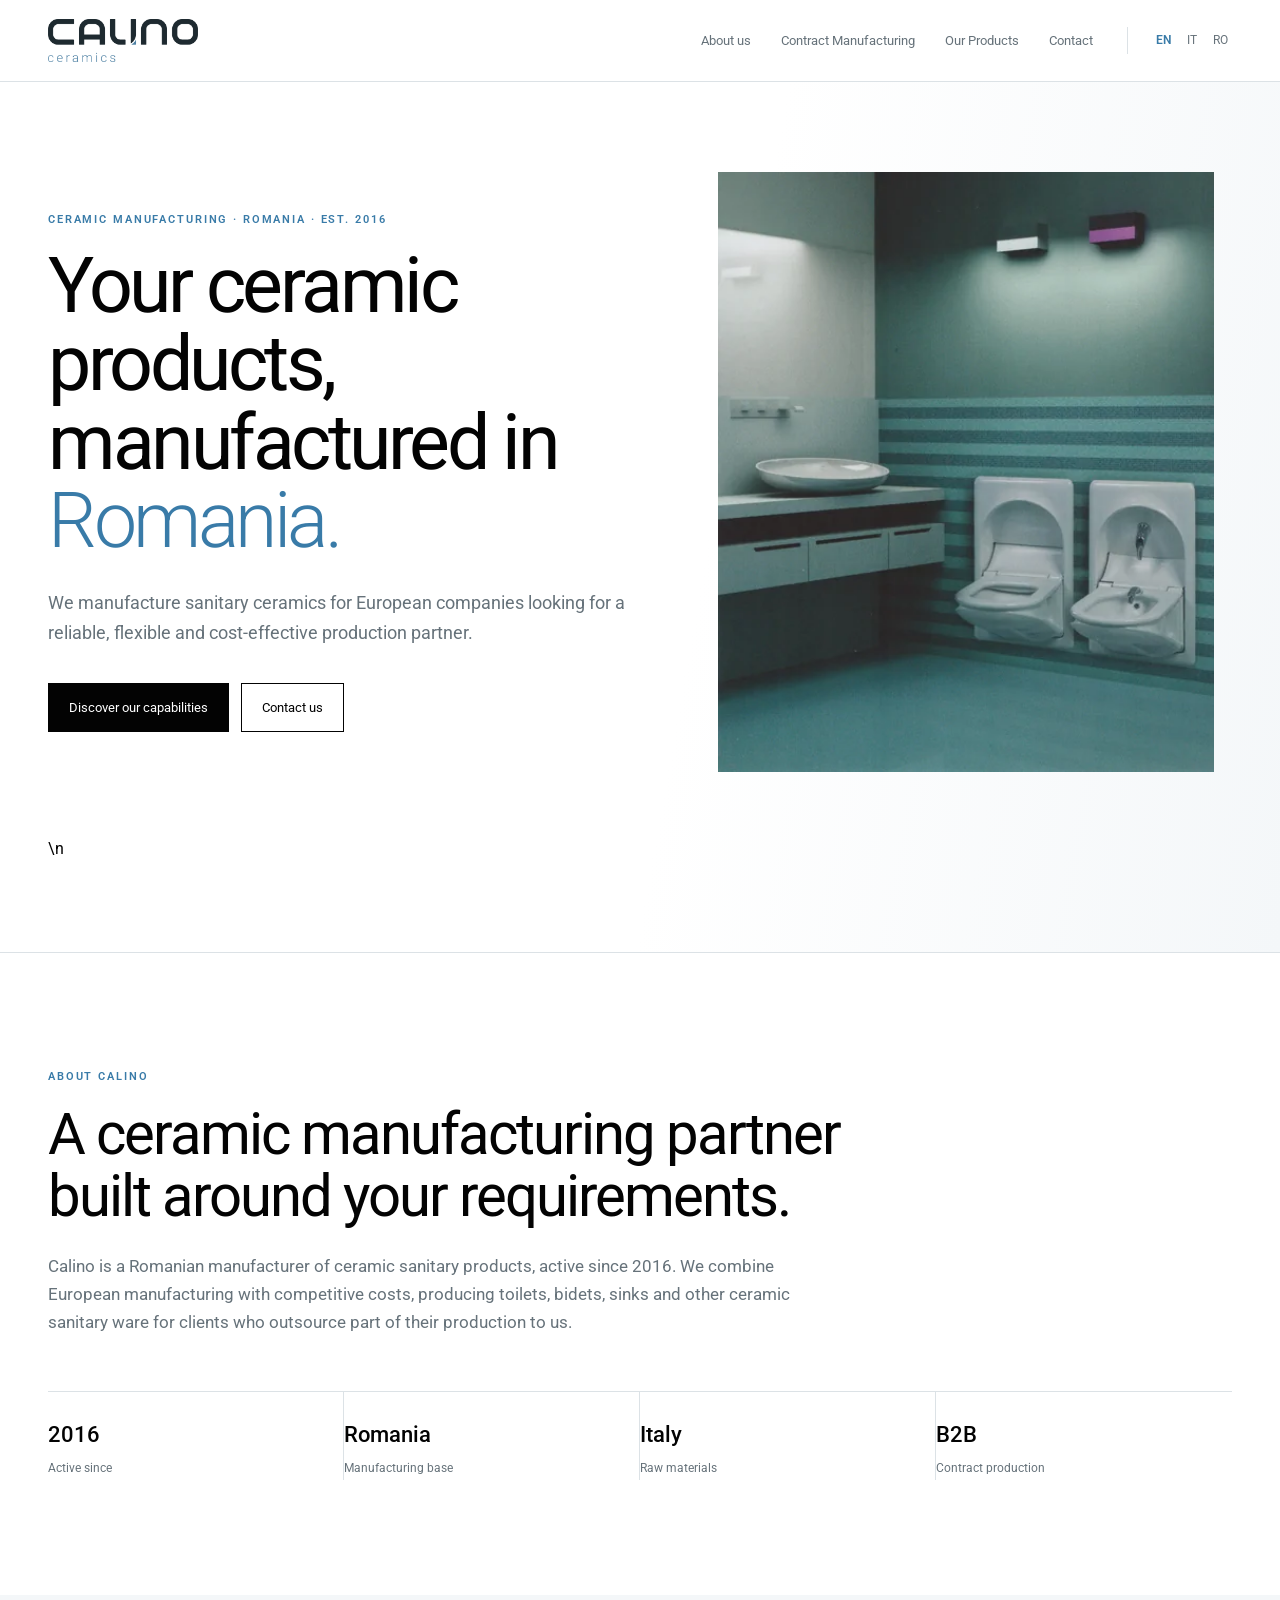
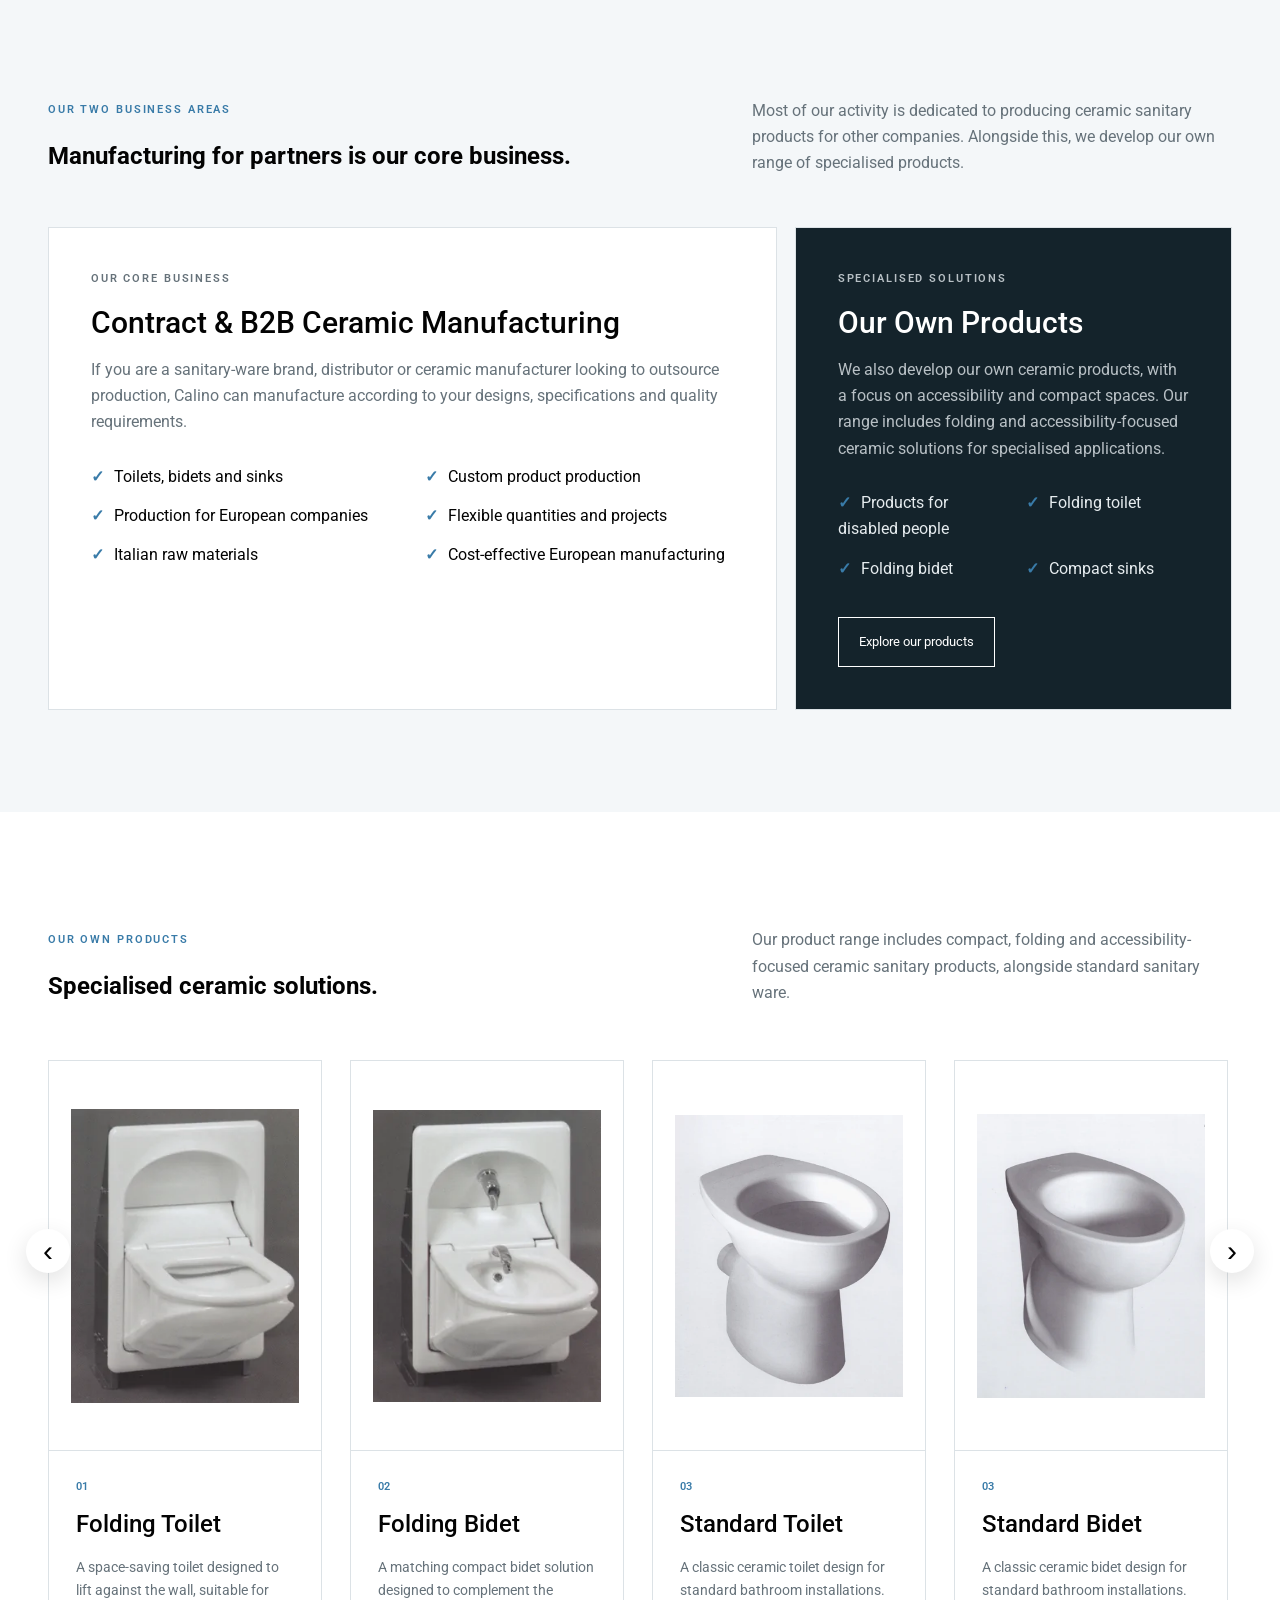
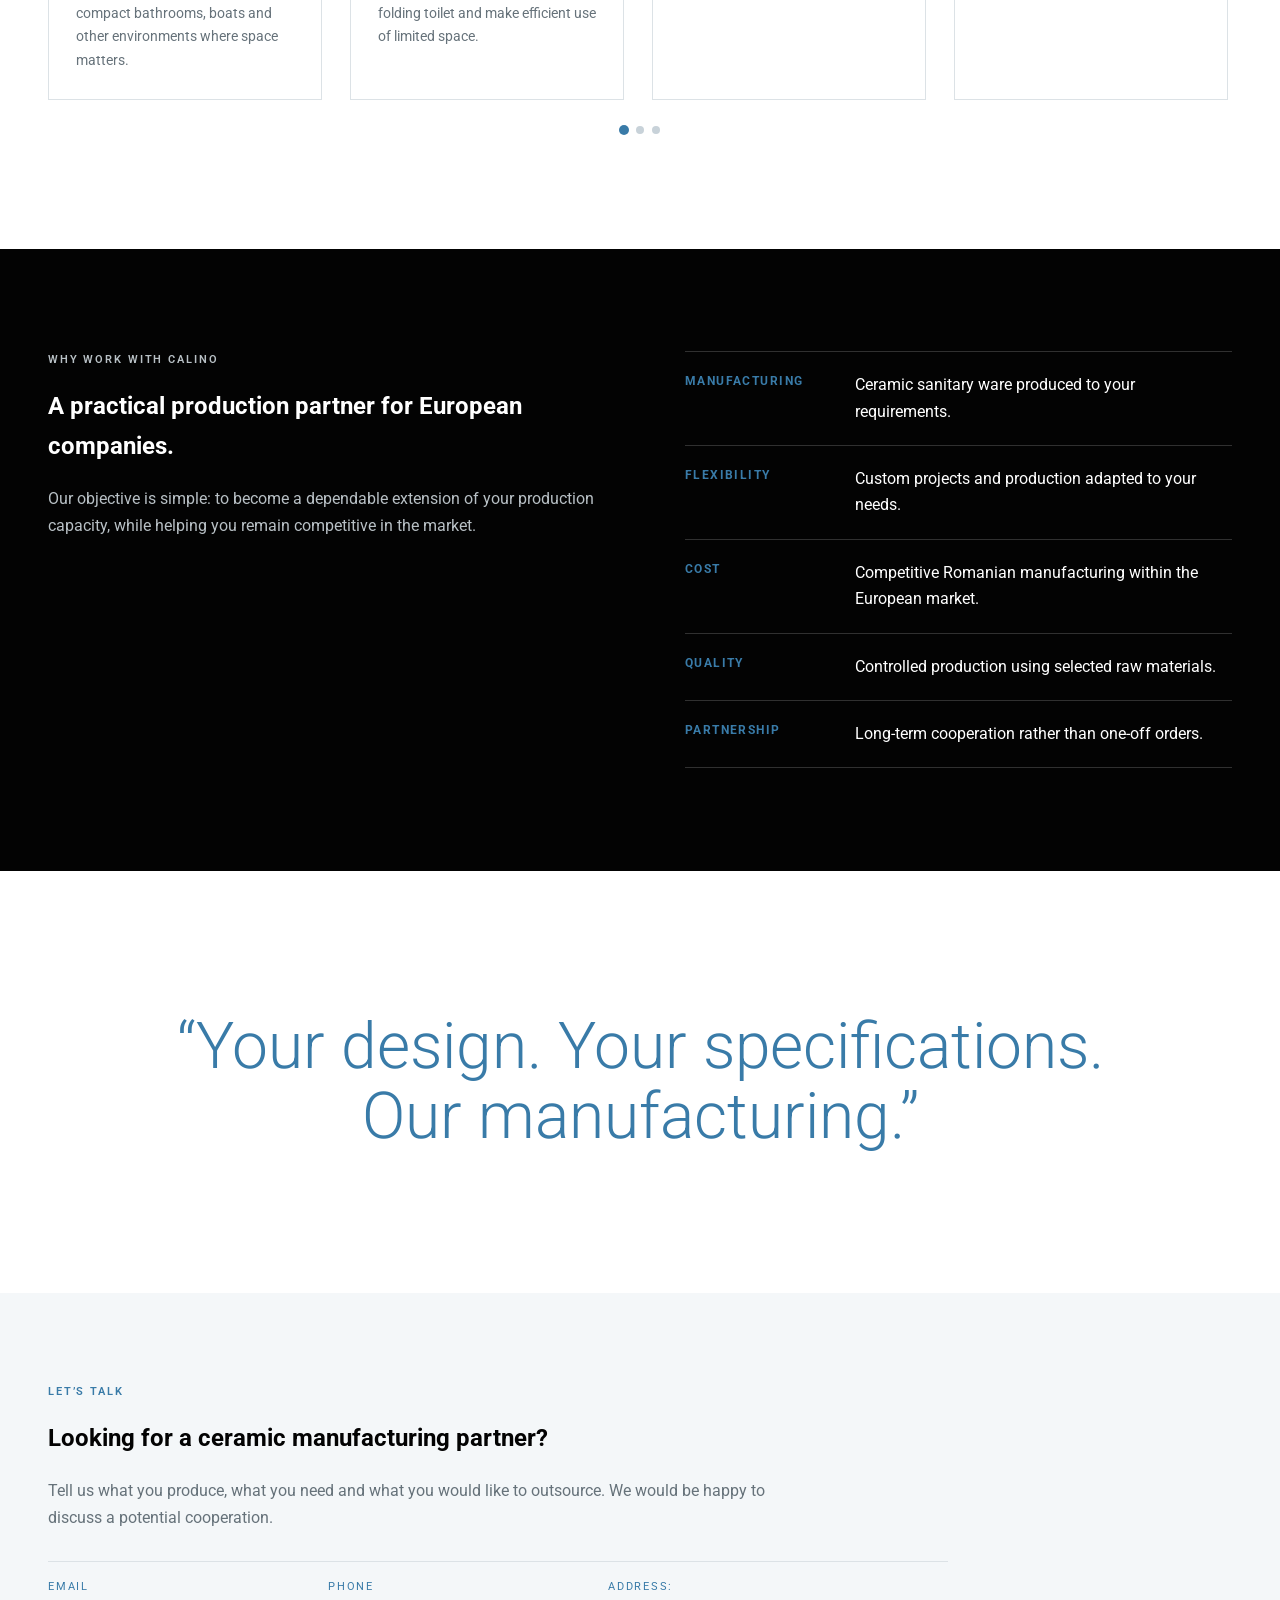
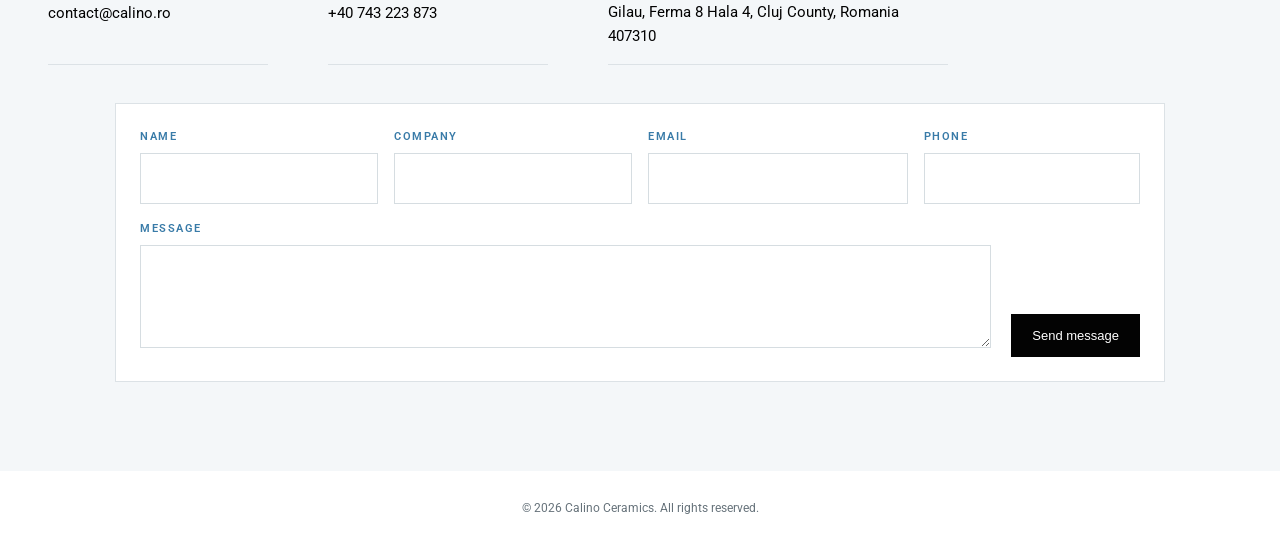
==== index.html @ dd024871 "Add files via upload" ====
<!DOCTYPE html>
<html lang="en">
<head>
<meta charset="UTF-8"><meta name="viewport" content="width=device-width, initial-scale=1.0">
<meta name="description" content="Calino Ceramics is a Romanian manufacturer of sanitary ceramics, providing contract manufacturing and its own innovative compact sanitary products for European markets.">
<meta name="theme-color" content="#030303">
<link rel="icon" type="image/png" sizes="32x32" href="images/favicon-32.png">
<link rel="icon" type="image/png" sizes="16x16" href="images/favicon-16.png">
<link rel="apple-touch-icon" sizes="180x180" href="images/favicon-180.png">
<link rel="stylesheet" href="style.css">
<title>Calino Ceramics | Ceramic Manufacturing Partner</title>
</head>
<body>
<header class="nav"><a class="brand" href="./#top" aria-label="Calino Ceramics"><img src="images/calino-logo.png" alt="Calino ceramics"></a>
<div class="nav-right"><nav><a href="./#about">About us</a><a href="./#manufacturing">Contract Manufacturing</a><a href="./#products">Our Products</a><a href="./#contact">Contact</a></nav>
<div class="langs"><a href="./" class="active">EN</a><a href="it/">IT</a><a href="ro/">RO</a></div></div></header>
<main id="top">
<section class="hero"><div class="hero-copy"><p class="eyebrow">CERAMIC MANUFACTURING · ROMANIA · EST. 2016</p><h1>Your ceramic products, manufactured in <em>Romania.</em></h1><p class="lead">We manufacture sanitary ceramics for European companies looking for a reliable, flexible and cost-effective production partner.</p><div class="buttons"><a class="button dark" href="#manufacturing">Discover our capabilities</a><a class="button light" href="#contact">Contact us</a></div></div><div class="hero-image"><img class="hero-photo" src="images/products/standard-line-promo-open.webp" alt="Calino folding toilet and bidet in an interior setting" loading="eager"></div>\n</section>
<section class="section about" id="about"><p class="eyebrow">ABOUT CALINO</p><h2>A ceramic manufacturing partner built around your requirements.</h2><p class="section-intro">Calino is a Romanian manufacturer of ceramic sanitary products, active since 2016. We combine European manufacturing with competitive costs, producing toilets, bidets, sinks and other ceramic sanitary ware for clients who outsource part of their production to us.</p><div class="facts"><div><strong>2016</strong><span>Active since</span></div><div><strong>Romania</strong><span>Manufacturing base</span></div><div><strong>Italy</strong><span>Raw materials</span></div><div><strong>B2B</strong><span>Contract production</span></div></div></section>
<section class="business" id="manufacturing"><div class="section-heading"><div><p class="eyebrow">OUR TWO BUSINESS AREAS</p><h2>Manufacturing for partners is our core business.</h2></div><p>Most of our activity is dedicated to producing ceramic sanitary products for other companies. Alongside this, we develop our own range of specialised products.</p></div><div class="business-grid"><article class="business-card primary"><p class="eyebrow">OUR CORE BUSINESS</p><h3>Contract & B2B Ceramic Manufacturing</h3><p>If you are a sanitary-ware brand, distributor or ceramic manufacturer looking to outsource production, Calino can manufacture according to your designs, specifications and quality requirements.</p><ul><li>Toilets, bidets and sinks</li><li>Custom product production</li><li>Production for European companies</li><li>Flexible quantities and projects</li><li>Italian raw materials</li><li>Cost-effective European manufacturing</li></ul></article><article class="business-card secondary"><p class="eyebrow">SPECIALISED SOLUTIONS</p><h3>Our Own Products</h3><p>We also develop our own ceramic products, with a focus on accessibility and compact spaces. Our range includes folding and accessibility-focused ceramic solutions for specialised applications.</p><ul><li>Products for disabled people</li><li>Folding toilet</li><li>Folding bidet</li><li>Compact sinks</li></ul><div class="buttons"><a class="button" href="#products">Explore our products</a></div></article></div></section>
<section class="products" id="products"><div class="section-heading"><div><p class="eyebrow">OUR OWN PRODUCTS</p><h2>Specialised ceramic solutions.</h2></div><p>Our product range includes compact, folding and accessibility-focused ceramic sanitary products, alongside standard sanitary ware.</p></div><div class="product-carousel" data-carousel><button class="carousel-arrow prev" type="button" aria-label="Previous products">‹</button><div class="product-track"><article class="product-card"><div class="product-image"><img src="images/products/folding-toilet-open.webp" alt="Calino folding toilet in open position" loading="lazy"></div><div class="product-copy"><p class="number">01</p><h3>Folding Toilet</h3><p>A space-saving toilet designed to lift against the wall, suitable for compact bathrooms, boats and other environments where space matters.</p></div></article><article class="product-card"><div class="product-image"><img src="images/products/folding-bidet-open.webp" alt="Calino folding bidet in open position" loading="lazy"></div><div class="product-copy"><p class="number">02</p><h3>Folding Bidet</h3><p>A matching compact bidet solution designed to complement the folding toilet and make efficient use of limited space.</p></div></article><article class="product-card"><div class="product-image"><img src="images/products/standard-toilet.webp" alt="Calino standard ceramic toilet" loading="lazy"></div><div class="product-copy"><p class="number">03</p><h3>Standard Toilet</h3><p>A classic ceramic toilet design for standard bathroom installations.</p></div></article><article class="product-card"><div class="product-image"><img src="images/products/standard-bidet.webp" alt="Calino standard ceramic bidet" loading="lazy"></div><div class="product-copy"><p class="number">03</p><h3>Standard Bidet</h3><p>A classic ceramic bidet design for standard bathroom installations.</p></div></article><article class="product-card"><div class="product-image"><img src="images/products/accessible-toilet-1.webp" alt="Calino accessible ceramic toilet" loading="lazy"></div><div class="product-copy"><p class="number">03</p><h3>Accessible Toilet</h3><p>A ceramic toilet designed for accessibility-focused bathroom applications.</p></div></article><article class="product-card"><div class="product-image"><img src="images/products/accessible-washbasin.webp" alt="Calino ceramic washbasin" loading="lazy"></div><div class="product-copy"><p class="number">03</p><h3>Washbasin</h3><p>A ceramic washbasin designed for accessibility-focused bathroom applications.</p></div></article></div><button class="carousel-arrow next" type="button" aria-label="Next products">›</button><div class="carousel-dots" aria-label="Product carousel navigation"></div></div></section>
<section class="capabilities"><div class="cap-grid"><div><p class="eyebrow">WHY WORK WITH CALINO</p><h2>A practical production partner for European companies.</h2><p>Our objective is simple: to become a dependable extension of your production capacity, while helping you remain competitive in the market.</p></div><div class="cap-list"><div><strong>MANUFACTURING</strong><span>Ceramic sanitary ware produced to your requirements.</span></div><div><strong>FLEXIBILITY</strong><span>Custom projects and production adapted to your needs.</span></div><div><strong>COST</strong><span>Competitive Romanian manufacturing within the European market.</span></div><div><strong>QUALITY</strong><span>Controlled production using selected raw materials.</span></div><div><strong>PARTNERSHIP</strong><span>Long-term cooperation rather than one-off orders.</span></div></div></div></section>
<section class="statement"><p>“Your design. Your specifications. Our manufacturing.”</p></section>
<section class="contact" id="contact"><div class="contact-intro"><p class="eyebrow">LET’S TALK</p><h2>Looking for a ceramic manufacturing partner?</h2><p>Tell us what you produce, what you need and what you would like to outsource. We would be happy to discuss a potential cooperation.</p><div class="contact-details"><div><span>Email</span><a href="mailto:contact@calino.ro">contact@calino.ro</a></div><div><span>Phone</span><a href="tel:+40743223873">+40 743 223 873</a></div><div><span>Address:</span><p class="contact-address">Gilau, Ferma 8 Hala 4, Cluj County, Romania 407310</p></div></div></div><form class="contact-form" action="https://formspree.io/f/xrpgover" method="POST"><input type="hidden" name="_subject" value="New enquiry from calino.ro"><div class="form-row"><div class="form-field"><label for="name">Name</label><input id="name" name="name" type="text" autocomplete="name" required></div><div class="form-field"><label for="company">Company</label><input id="company" name="company" type="text" autocomplete="organization"></div><div class="form-field"><label for="email">Email</label><input id="email" name="email" type="email" autocomplete="email" required></div><div class="form-field"><label for="phone">Phone</label><input id="phone" name="phone" type="tel" autocomplete="tel"></div></div><div class="message-row"><div class="form-field"><label for="message">Message</label><textarea id="message" name="message" rows="3" required></textarea></div><button class="button dark" type="submit">Send message</button></div><div class="form-hp" aria-hidden="true"><label for="website">Website</label><input id="website" name="website" type="text" tabindex="-1" autocomplete="off"></div></form></section>
</main><footer><p>© 2026 Calino Ceramics. All rights reserved.</p></footer>
<script>
(function(){
  document.querySelectorAll('[data-carousel]').forEach(function(carousel){
    const track=carousel.querySelector('.product-track');
    const cards=Array.from(track.querySelectorAll('.product-card'));
    const prev=carousel.querySelector('.prev');
    const next=carousel.querySelector('.next');
    const dotsWrap=carousel.querySelector('.carousel-dots');
    let index=0, timer;
    function visible(){ return window.innerWidth >= 1200 ? 4 : window.innerWidth >= 760 ? 3 : 1; }
    function pages(){ return Math.max(1, cards.length-visible()+1); }
    function go(i){
      const max=pages()-1;
      index=Math.max(0,Math.min(i,max));
      const card=cards[0];
      const gap=parseFloat(getComputedStyle(track).gap)||24;
      const distance=card ? card.getBoundingClientRect().width+gap : 0;
      track.scrollTo({left:index*distance,behavior:'smooth'});
      dotsWrap.querySelectorAll('button').forEach((b,n)=>b.classList.toggle('active',n===index));
    }
    function buildDots(){
      dotsWrap.innerHTML='';
      for(let i=0;i<pages();i++){
        const b=document.createElement('button'); b.type='button'; b.setAttribute('aria-label','Go to product set '+(i+1));
        b.addEventListener('click',function(){go(i); restart();}); dotsWrap.appendChild(b);
      }
      go(Math.min(index,pages()-1));
    }
    function restart(){ clearInterval(timer); timer=setInterval(function(){ go(index>=pages()-1?0:index+1); },4500); }
    prev.addEventListener('click',function(){go(index<=0?pages()-1:index-1);restart();});
    next.addEventListener('click',function(){go(index>=pages()-1?0:index+1);restart();});
    carousel.addEventListener('mouseenter',function(){clearInterval(timer)});
    carousel.addEventListener('mouseleave',restart);
    carousel.addEventListener('focusin',function(){clearInterval(timer)});
    carousel.addEventListener('focusout',function(e){if(!carousel.contains(e.relatedTarget))restart()});
    window.addEventListener('resize',function(){buildDots();});
    buildDots(); restart();
  });
})();
</script>
</body></html>
---- style.css ----
@import url('https://fonts.googleapis.com/css2?family=Roboto:wght@300;400;500;600;700&display=swap');
:root{--black:#030303;--blue:#397BA8;--white:#fff;--soft:#f4f7f9;--line:#dce2e6;--muted:#66727a;--dark:#14232b}
*{box-sizing:border-box}html{scroll-behavior:smooth}body{margin:0;color:var(--black);font-family:Roboto,Arial,sans-serif;line-height:1.65;background:#fff}a{color:inherit;text-decoration:none}img{max-width:100%}.nav{height:82px;padding:0 6vw;display:flex;align-items:center;justify-content:space-between;border-bottom:1px solid var(--line);position:sticky;top:0;background:rgba(255,255,255,.97);backdrop-filter:blur(12px);z-index:20}.brand img{display:block;width:150px;max-height:48px;object-fit:contain;object-position:left center}.nav-right{display:flex;align-items:center;gap:34px}nav{display:flex;gap:30px;font-size:13px;color:var(--muted)}nav a:hover,nav a.active{color:var(--blue)}.langs{display:flex;gap:8px;font-size:12px;color:var(--muted);border-left:1px solid var(--line);padding-left:24px}.langs a{padding:4px}.langs a.active{color:var(--blue);font-weight:600}
.hero{min-height:calc(100vh - 82px);padding:7vw 6vw;display:grid;grid-template-columns:1.05fr .95fr;gap:6vw;align-items:center;background:linear-gradient(100deg,#fff 0%,#fff 55%,#f4f7f9 100%)}.hero-copy{max-width:760px}.eyebrow{font-size:11px;letter-spacing:.17em;color:var(--blue);font-weight:600;margin:0 0 18px;text-transform:uppercase}h1,h2,h3,p{margin-top:0}h1{font-size:clamp(46px,6vw,82px);line-height:1.02;letter-spacing:-.045em;font-weight:400;max-width:800px;margin-bottom:28px}h1 em{color:var(--blue);font-style:normal;font-weight:300}.lead{font-size:18px;color:var(--muted);max-width:620px}.buttons{display:flex;gap:12px;margin-top:35px;flex-wrap:wrap}.button{padding:13px 20px;border:1px solid var(--black);font-size:13px;transition:.2s}.button.dark{background:var(--black);color:#fff}.button.dark:hover{background:var(--blue);border-color:var(--blue)}.button.light:hover{color:var(--blue);border-color:var(--blue)}.hero-image{height:560px;overflow:hidden;border:1px solid var(--line);background:#f4f7f9;display:flex;align-items:center;justify-content:center}.photo-placeholder{height:100%;min-height:500px;background:#e9eef1;border:1px solid var(--line);display:flex;flex-direction:column;align-items:center;justify-content:center;text-align:center;letter-spacing:.16em;font-size:14px;color:var(--black)}.photo-placeholder small{letter-spacing:0;color:var(--muted);max-width:330px;margin-top:10px;font-size:12px}
.section{padding:9vw 12vw}.about{border-top:1px solid var(--line)}.section h2{font-size:clamp(36px,4.5vw,62px);line-height:1.08;font-weight:400;letter-spacing:-.035em;max-width:900px;margin-bottom:24px}.section-intro{max-width:780px;color:var(--muted);font-size:17px}.facts{margin-top:55px;display:grid;grid-template-columns:repeat(4,1fr);border-top:1px solid var(--line)}.facts div{padding:25px 15px 0 0;border-right:1px solid var(--line)}.facts div:last-child{border-right:0}.facts strong{display:block;font-size:22px;font-weight:500}.facts span{color:var(--muted);font-size:12px}
.business{padding:8vw 6vw;background:var(--soft)}.section-heading{display:flex;justify-content:space-between;gap:40px;align-items:end;margin-bottom:50px}.section-heading h2{margin:0}.section-heading>p{color:var(--muted);max-width:480px;margin:0}.business-grid{display:grid;grid-template-columns:1.25fr .75fr;gap:18px}.business-card{background:#fff;border:1px solid var(--line);padding:42px}.business-card.primary{min-height:400px}.business-card h3{font-size:30px;font-weight:500;line-height:1.15;margin-bottom:16px}.business-card p{color:var(--muted);max-width:700px}.business-card ul{padding:0;margin:28px 0 0;list-style:none;display:grid;grid-template-columns:1fr 1fr;gap:13px 25px}.business-card li:before{content:'✓';color:var(--blue);font-weight:700;margin-right:10px}.business-card.secondary{background:var(--dark);color:#fff}.business-card.secondary p{color:#b8c0c5}.business-card.secondary li{color:#e6ecef}.business-card.secondary .button{color:#fff;border-color:#fff}.business-card.secondary .button:hover{background:var(--blue);border-color:var(--blue)}
.products{padding:9vw 6vw}.product-grid{display:grid;grid-template-columns:repeat(3,1fr);gap:18px}.product-card{border:1px solid var(--line);background:#fff}.product-image{height:360px;overflow:hidden;padding:18px;background:#f4f7f9;display:flex;align-items:center;justify-content:center}.product-copy{padding:27px}.number{color:var(--blue);font-size:11px;margin-bottom:8px;font-weight:600}.product-copy h3{font-size:24px;font-weight:500;margin-bottom:12px}.product-copy p:last-child{color:var(--muted);font-size:14px;margin:0}
.capabilities{padding:8vw 12vw;background:var(--black);color:#fff}.cap-grid{display:grid;grid-template-columns:1fr 1fr;gap:7vw}.capabilities h2{color:#fff}.capabilities p{color:#b8c0c5}.cap-list{border-top:1px solid #303030}.cap-list div{padding:20px 0;border-bottom:1px solid #303030;display:flex;gap:25px}.cap-list strong{min-width:145px;color:var(--blue);font-size:12px;text-transform:uppercase;letter-spacing:.12em}.cap-list span{color:#fff}
.statement{padding:11vw 6vw;text-align:center}.statement p{color:var(--blue);font-size:clamp(35px,5vw,68px);line-height:1.1;font-weight:300;max-width:950px;margin:auto}
.contact{padding:9vw 12vw;background:#f4f7f9}.contact h2{margin-bottom:20px}.contact-intro>p:not(.eyebrow){color:var(--muted);max-width:540px}.contact-details{margin-top:38px;border-top:1px solid var(--line)}.contact-details>div{padding:18px 0;border-bottom:1px solid var(--line)}.contact-details span{display:block;font-size:11px;text-transform:uppercase;letter-spacing:.16em;color:var(--blue);margin-bottom:4px}.contact-details a{font-size:15px}.contact-details a:hover{color:var(--blue)}
footer{padding:28px 6vw;display:flex;justify-content:space-between;align-items:center;gap:20px;font-size:12px;color:var(--muted)}footer .brand img{width:120px}
@media(max-width:900px){.nav{padding:0 5vw}.nav-right{gap:15px}nav{display:none}.langs{border-left:0;padding-left:0}.hero{grid-template-columns:1fr;padding:14vw 6vw}.hero-image,.photo-placeholder{min-height:350px}.section{padding:13vw 7vw}.facts{grid-template-columns:repeat(2,1fr)}.facts div:nth-child(2){border-right:0}.facts div:nth-child(3),.facts div:nth-child(4){border-top:1px solid var(--line);padding-top:20px}.section-heading{display:block}.section-heading>p{margin-top:20px}.business-grid,.cap-grid,.contact{grid-template-columns:1fr}.business-card{padding:30px}.product-grid{grid-template-columns:1fr}.capabilities{padding:13vw 7vw}.contact{padding:13vw 7vw}footer{display:block}footer p{margin-top:10px}}
@media(max-width:520px){.brand img{width:125px}.hero{padding-top:18vw}.facts{grid-template-columns:1fr}.facts div{border-right:0!important}.facts div+div{border-top:1px solid var(--line);padding-top:20px}.business-card ul{grid-template-columns:1fr}.nav{height:72px}}



/* Compact, full-width contact form */
.contact{padding:7vw 6vw;background:#f4f7f9}
.contact-intro{max-width:900px}
.contact-intro>p:not(.eyebrow){color:var(--muted);max-width:760px}
.contact-details{margin-top:30px;border-top:1px solid var(--line);display:flex;gap:60px}
.contact-details>div{padding:16px 0;border-bottom:1px solid var(--line);min-width:220px}
.contact-form{margin-top:38px;background:#fff;border:1px solid var(--line);padding:24px}
.form-row{display:grid;grid-template-columns:1.1fr 1.1fr 1.2fr 1fr;gap:16px}
.form-field{margin-bottom:0}
.form-field label{display:block;font-size:11px;text-transform:uppercase;letter-spacing:.14em;color:var(--blue);font-weight:600;margin-bottom:7px}
.form-field input,.form-field textarea{width:100%;box-sizing:border-box;border:1px solid #d6dde1;background:#fff;padding:11px 12px;font:inherit;color:var(--black);outline:none}
.form-field input:focus,.form-field textarea:focus{border-color:var(--blue);box-shadow:0 0 0 2px rgba(57,123,168,.12)}
.form-field textarea{resize:vertical;min-height:82px}
.message-row{display:grid;grid-template-columns:1fr auto;gap:20px;align-items:end;margin-top:16px}
.message-row .form-field{min-width:0}
.contact-form .button{cursor:pointer;white-space:nowrap;margin-bottom:0}
.form-hp{position:absolute;left:-9999px;width:1px;height:1px;overflow:hidden}
@media(max-width:900px){.contact-details{gap:30px}.form-row{grid-template-columns:1fr 1fr}.message-row{grid-template-columns:1fr}.message-row .button{justify-self:start}.contact-form{padding:20px}}
@media(max-width:520px){.contact-details{display:block}.contact-details>div{min-width:0}.form-row{grid-template-columns:1fr}}


/* Product photography */
.hero-image{overflow:hidden;border:1px solid var(--line);background:#f4f7f9;display:flex;align-items:center;justify-content:center}
.hero-photo{display:block;width:100%;height:100%;object-fit:contain;object-position:center}
.product-image{overflow:hidden;padding:18px;background:#f4f7f9}
.product-image img{display:block;width:100%;height:100%;object-fit:contain;object-position:center}
.gallery{padding:8vw 6vw;border-top:1px solid var(--line);background:#fff}
.gallery-grid{display:grid;grid-template-columns:repeat(12,1fr);gap:18px}
.gallery-grid figure{margin:0;border:1px solid var(--line);background:#fff;overflow:hidden}
.gallery-grid figure:nth-child(1),.gallery-grid figure:nth-child(2){grid-column:span 3}
.gallery-grid figure:nth-child(3){grid-column:span 2}
.gallery-grid figure:nth-child(4),.gallery-grid figure:nth-child(5){grid-column:span 4}
.gallery-grid img{display:block;width:100%;height:360px;object-fit:contain;object-position:center;padding:16px;background:#f4f7f9}
.gallery-grid figure:nth-child(4) img,.gallery-grid figure:nth-child(5) img{aspect-ratio:4/3;object-fit:contain}
.gallery-grid figcaption{padding:13px 15px;font-size:12px;color:var(--muted)}
@media(max-width:900px){.hero-photo{min-height:350px}.gallery-grid{grid-template-columns:repeat(2,1fr)}.gallery-grid figure,.gallery-grid figure:nth-child(n){grid-column:span 1}.gallery-grid figure:nth-child(4),.gallery-grid figure:nth-child(5){grid-column:span 2}}
@media(max-width:520px){.gallery-grid{grid-template-columns:1fr}.gallery-grid figure:nth-child(n){grid-column:span 1}}

.contact-address{margin:1.25rem 0 0;max-width:700px;line-height:1.6}.contact-address strong{font-weight:500}


/* v11 layout refinement: wider desktop margins, consistent content width */
:root{--page-max:1280px;--page-gutter:max(48px,calc((100vw - var(--page-max))/2))}
.nav{padding-left:var(--page-gutter);padding-right:var(--page-gutter)}
.hero{padding-left:var(--page-gutter);padding-right:var(--page-gutter);gap:clamp(40px,5vw,80px)}
.section,.capabilities{padding-left:var(--page-gutter);padding-right:var(--page-gutter)}
.business,.products,.gallery,.statement,.contact{padding-left:var(--page-gutter);padding-right:var(--page-gutter)}
footer{padding-left:var(--page-gutter);padding-right:var(--page-gutter)}

/* Product photography: show the actual photographs cleanly, without oversized frames */
.hero-image{height:600px;min-width:0;border:0;background:transparent;overflow:visible}
.hero-photo{width:auto;max-width:100%;height:100%;object-fit:contain;object-position:center}
.product-image{height:420px;padding:22px;background:#fff;border-bottom:1px solid var(--line)}
.product-image img{width:auto;max-width:100%;height:100%;object-fit:contain;object-position:center}
.gallery-grid{grid-template-columns:repeat(2,minmax(0,1fr));gap:28px;align-items:start}
.gallery-grid figure,.gallery-grid figure:nth-child(n){grid-column:auto;border:0;background:#f4f7f9}
.gallery-grid figure:nth-child(3){grid-column:span 1}
.gallery-grid img,.gallery-grid figure:nth-child(4) img,.gallery-grid figure:nth-child(5) img{width:100%;height:430px;object-fit:contain;padding:24px;background:#f4f7f9}
.gallery-grid figure:nth-child(5){grid-column:span 2}
.gallery-grid figure:nth-child(5) img{height:520px}
.gallery-grid figcaption{padding:12px 2px 0;font-size:12px;color:var(--muted);background:#fff}
.contact-address{margin:0;font-size:15px;line-height:1.6;color:var(--black)}
.contact-details{align-items:stretch}
@media(max-width:900px){
  :root{--page-gutter:7vw}
  .hero,.section,.business,.products,.gallery,.capabilities,.statement,.contact,footer{padding-left:var(--page-gutter);padding-right:var(--page-gutter)}
  .hero-image{height:460px}
  .gallery-grid{grid-template-columns:1fr}
  .gallery-grid figure:nth-child(5){grid-column:auto}
  .gallery-grid img,.gallery-grid figure:nth-child(4) img,.gallery-grid figure:nth-child(5) img{height:420px}
  .gallery-grid figure:nth-child(5) img{height:420px}
}
@media(max-width:520px){.hero-image{height:360px}.product-image{height:360px}.gallery-grid img,.gallery-grid figure:nth-child(4) img,.gallery-grid figure:nth-child(5) img{height:360px}}


/* v12: cleaner footer and narrower contact form */
.contact-form{max-width:1050px;margin-left:auto;margin-right:auto}
footer{justify-content:center}
footer p{margin:0}

.product-placeholder{display:flex;align-items:center;justify-content:center;text-align:center;width:100%;height:100%;font-size:1rem;letter-spacing:.18em;color:#397BA8;font-weight:700;line-height:1.7}

/* v13: expanded product gallery */
.gallery-grid figure:nth-child(5){grid-column:auto}
.gallery-grid figure:nth-child(5) img{height:430px}
@media(max-width:900px){.gallery-grid figure:nth-child(5){grid-column:auto}.gallery-grid figure:nth-child(5) img{height:420px}}
@media(max-width:520px){.gallery-grid figure:nth-child(5) img{height:360px}}

/* Product carousel */
.product-carousel{position:relative;margin-top:10px}
.product-track{display:flex;gap:28px;overflow:hidden;scroll-behavior:smooth;scroll-snap-type:x mandatory;padding:4px 2px 12px}
.product-track .product-card{flex:0 0 calc((100% - 84px)/4);min-width:0;scroll-snap-align:start}
.product-track .product-image{height:390px}
.product-track .product-copy{min-height:190px}
.carousel-arrow{position:absolute;top:195px;z-index:3;width:44px;height:44px;border:0;border-radius:50%;background:#fff;color:#030303;box-shadow:0 8px 25px rgba(0,0,0,.12);font-size:30px;line-height:1;cursor:pointer;display:flex;align-items:center;justify-content:center;transform:translateY(-50%)}
.carousel-arrow.prev{left:-22px}
.carousel-arrow.next{right:-22px}
.carousel-arrow:hover{background:#397BA8;color:#fff}
.carousel-dots{display:flex;justify-content:center;gap:8px;margin-top:14px}
.carousel-dots button{width:8px;height:8px;border:0;border-radius:50%;padding:0;background:#c8d2d9;cursor:pointer}
.carousel-dots button.active{background:#397BA8;transform:scale(1.25)}
@media (max-width:1199px){.product-track .product-card{flex-basis:calc((100% - 56px)/3)}.carousel-arrow.prev{left:-16px}.carousel-arrow.next{right:-16px}}
@media (max-width:759px){.product-track{gap:18px}.product-track .product-card{flex-basis:100%}.product-track .product-image{height:360px}.product-track .product-copy{min-height:0}.carousel-arrow{top:180px;width:40px;height:40px}.carousel-arrow.prev{left:8px}.carousel-arrow.next{right:8px}}
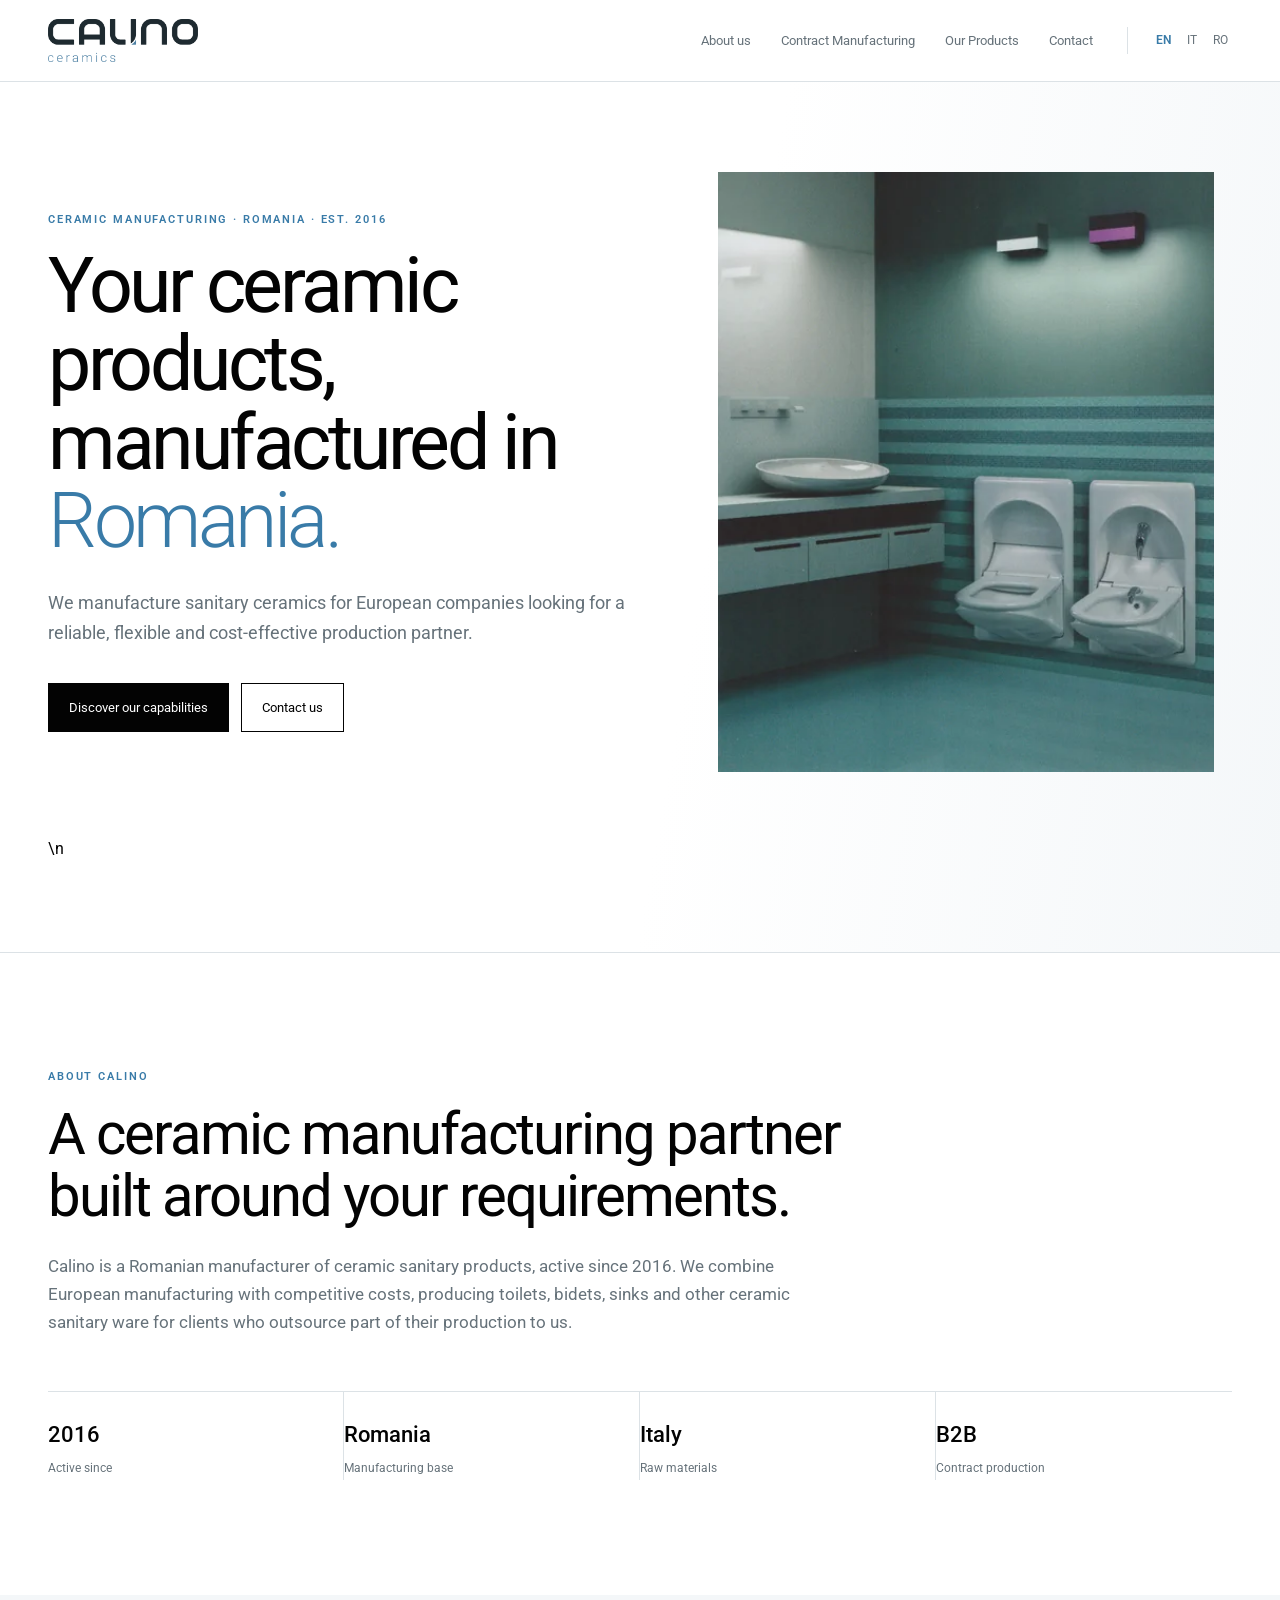
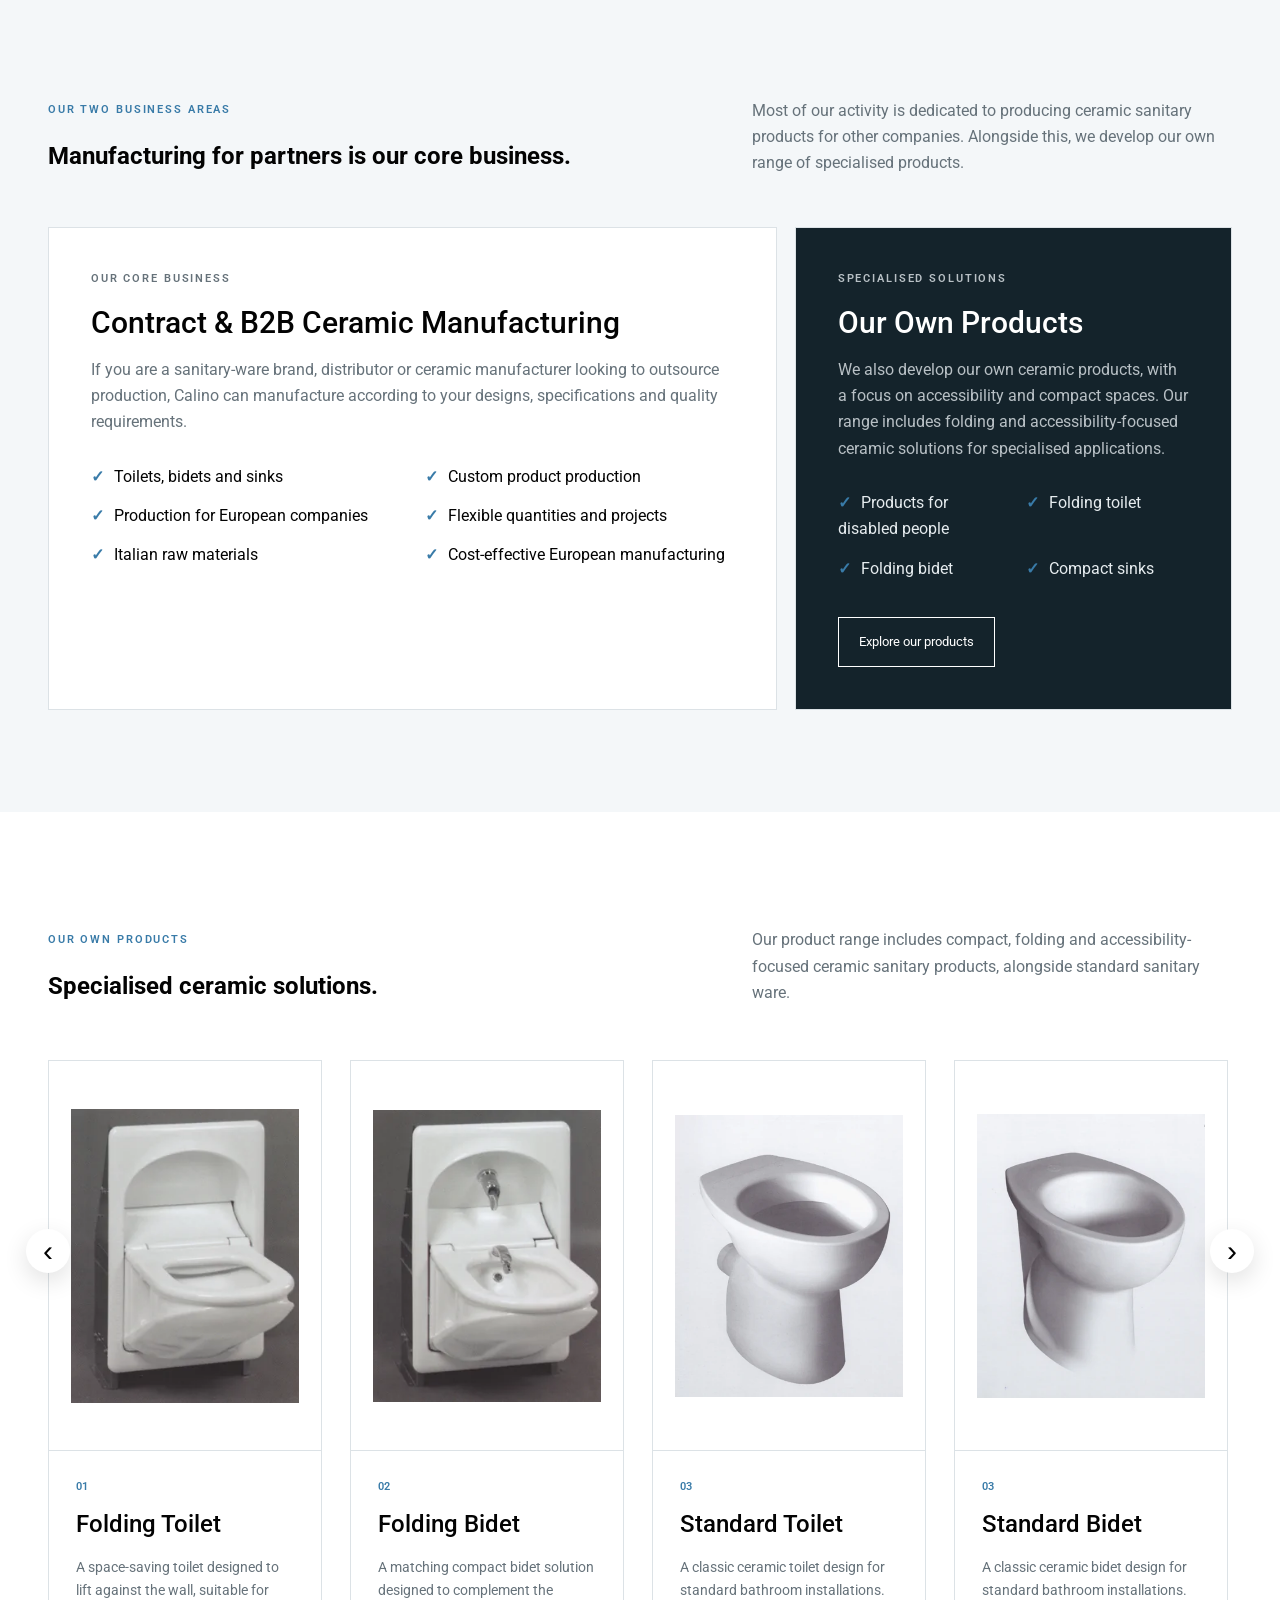
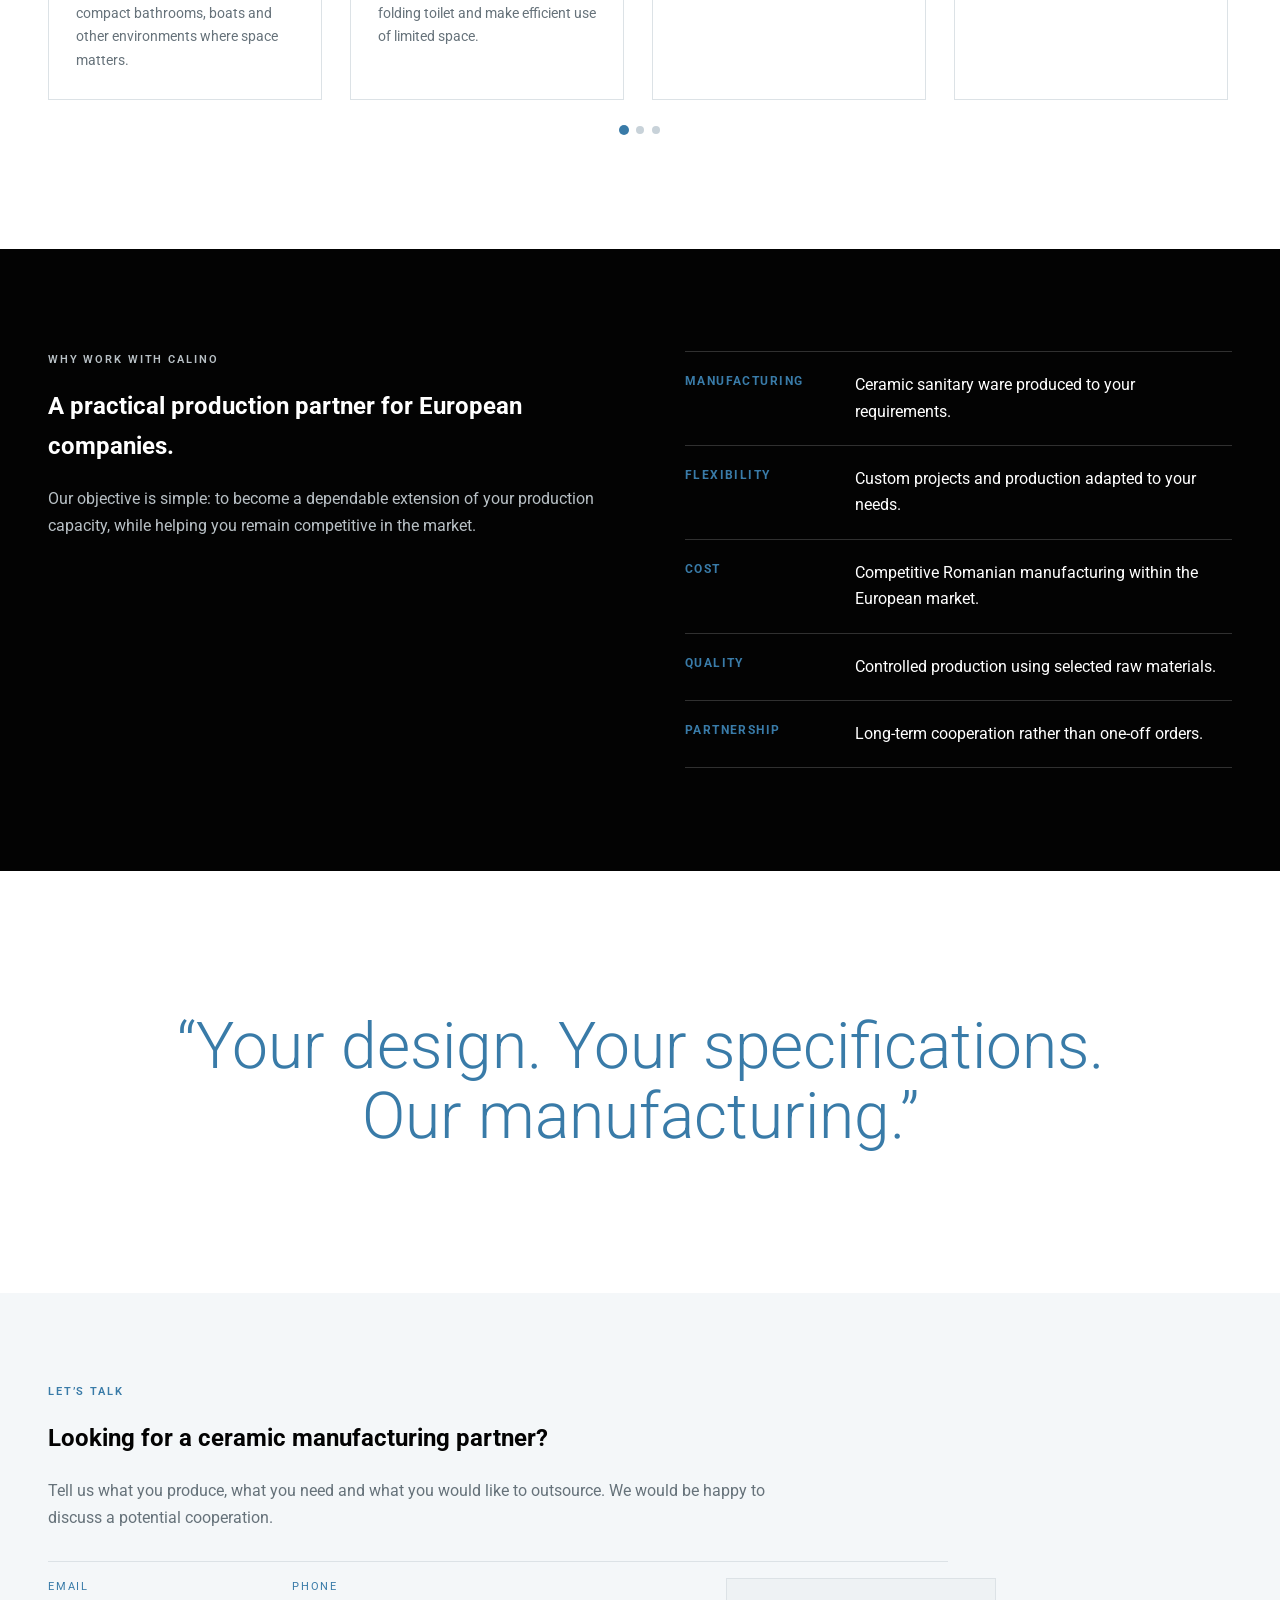
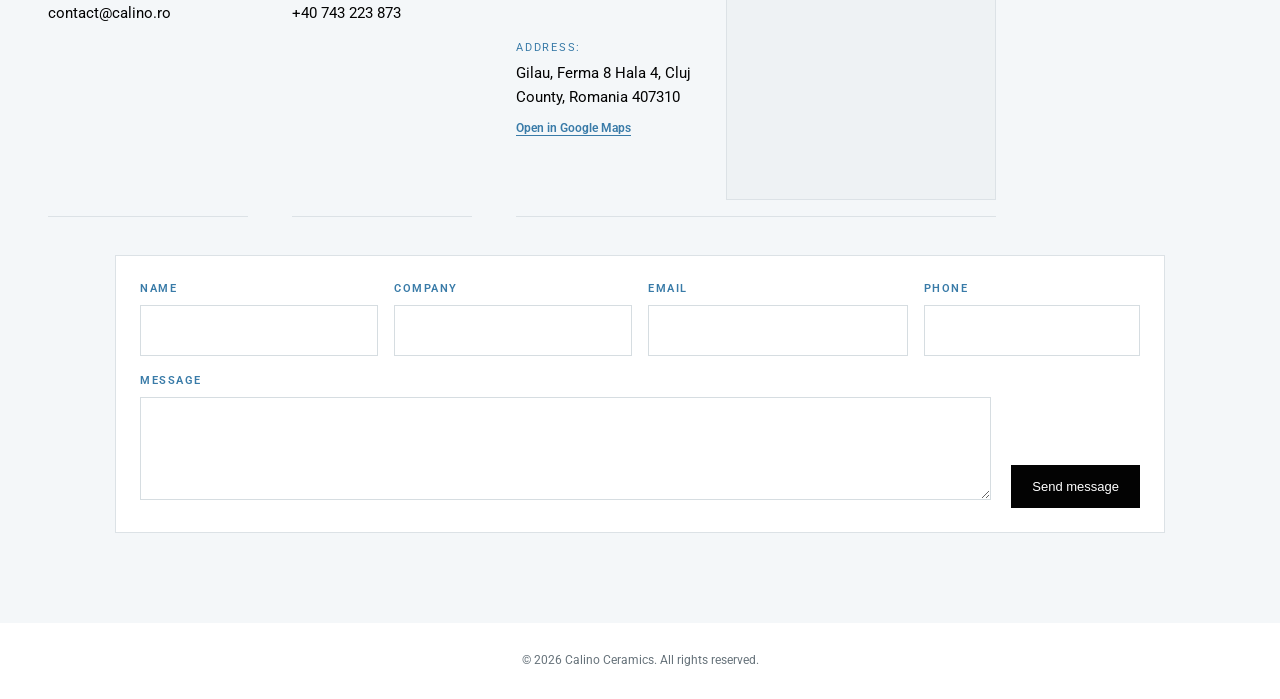
==== commit 5620a0e7: "Add files via upload" ====
--- a/index.html
+++ b/index.html
@@ -21,7 +21,7 @@
 <section class="products" id="products"><div class="section-heading"><div><p class="eyebrow">OUR OWN PRODUCTS</p><h2>Specialised ceramic solutions.</h2></div><p>Our product range includes compact, folding and accessibility-focused ceramic sanitary products, alongside standard sanitary ware.</p></div><div class="product-carousel" data-carousel><button class="carousel-arrow prev" type="button" aria-label="Previous products">‹</button><div class="product-track"><article class="product-card"><div class="product-image"><img src="images/products/folding-toilet-open.webp" alt="Calino folding toilet in open position" loading="lazy"></div><div class="product-copy"><p class="number">01</p><h3>Folding Toilet</h3><p>A space-saving toilet designed to lift against the wall, suitable for compact bathrooms, boats and other environments where space matters.</p></div></article><article class="product-card"><div class="product-image"><img src="images/products/folding-bidet-open.webp" alt="Calino folding bidet in open position" loading="lazy"></div><div class="product-copy"><p class="number">02</p><h3>Folding Bidet</h3><p>A matching compact bidet solution designed to complement the folding toilet and make efficient use of limited space.</p></div></article><article class="product-card"><div class="product-image"><img src="images/products/standard-toilet.webp" alt="Calino standard ceramic toilet" loading="lazy"></div><div class="product-copy"><p class="number">03</p><h3>Standard Toilet</h3><p>A classic ceramic toilet design for standard bathroom installations.</p></div></article><article class="product-card"><div class="product-image"><img src="images/products/standard-bidet.webp" alt="Calino standard ceramic bidet" loading="lazy"></div><div class="product-copy"><p class="number">03</p><h3>Standard Bidet</h3><p>A classic ceramic bidet design for standard bathroom installations.</p></div></article><article class="product-card"><div class="product-image"><img src="images/products/accessible-toilet-1.webp" alt="Calino accessible ceramic toilet" loading="lazy"></div><div class="product-copy"><p class="number">03</p><h3>Accessible Toilet</h3><p>A ceramic toilet designed for accessibility-focused bathroom applications.</p></div></article><article class="product-card"><div class="product-image"><img src="images/products/accessible-washbasin.webp" alt="Calino ceramic washbasin" loading="lazy"></div><div class="product-copy"><p class="number">03</p><h3>Washbasin</h3><p>A ceramic washbasin designed for accessibility-focused bathroom applications.</p></div></article></div><button class="carousel-arrow next" type="button" aria-label="Next products">›</button><div class="carousel-dots" aria-label="Product carousel navigation"></div></div></section>
 <section class="capabilities"><div class="cap-grid"><div><p class="eyebrow">WHY WORK WITH CALINO</p><h2>A practical production partner for European companies.</h2><p>Our objective is simple: to become a dependable extension of your production capacity, while helping you remain competitive in the market.</p></div><div class="cap-list"><div><strong>MANUFACTURING</strong><span>Ceramic sanitary ware produced to your requirements.</span></div><div><strong>FLEXIBILITY</strong><span>Custom projects and production adapted to your needs.</span></div><div><strong>COST</strong><span>Competitive Romanian manufacturing within the European market.</span></div><div><strong>QUALITY</strong><span>Controlled production using selected raw materials.</span></div><div><strong>PARTNERSHIP</strong><span>Long-term cooperation rather than one-off orders.</span></div></div></div></section>
 <section class="statement"><p>“Your design. Your specifications. Our manufacturing.”</p></section>
-<section class="contact" id="contact"><div class="contact-intro"><p class="eyebrow">LET’S TALK</p><h2>Looking for a ceramic manufacturing partner?</h2><p>Tell us what you produce, what you need and what you would like to outsource. We would be happy to discuss a potential cooperation.</p><div class="contact-details"><div><span>Email</span><a href="mailto:contact@calino.ro">contact@calino.ro</a></div><div><span>Phone</span><a href="tel:+40743223873">+40 743 223 873</a></div><div><span>Address:</span><p class="contact-address">Gilau, Ferma 8 Hala 4, Cluj County, Romania 407310</p></div></div></div><form class="contact-form" action="https://formspree.io/f/xrpgover" method="POST"><input type="hidden" name="_subject" value="New enquiry from calino.ro"><div class="form-row"><div class="form-field"><label for="name">Name</label><input id="name" name="name" type="text" autocomplete="name" required></div><div class="form-field"><label for="company">Company</label><input id="company" name="company" type="text" autocomplete="organization"></div><div class="form-field"><label for="email">Email</label><input id="email" name="email" type="email" autocomplete="email" required></div><div class="form-field"><label for="phone">Phone</label><input id="phone" name="phone" type="tel" autocomplete="tel"></div></div><div class="message-row"><div class="form-field"><label for="message">Message</label><textarea id="message" name="message" rows="3" required></textarea></div><button class="button dark" type="submit">Send message</button></div><div class="form-hp" aria-hidden="true"><label for="website">Website</label><input id="website" name="website" type="text" tabindex="-1" autocomplete="off"></div></form></section>
+<section class="contact" id="contact"><div class="contact-intro"><p class="eyebrow">LET’S TALK</p><h2>Looking for a ceramic manufacturing partner?</h2><p>Tell us what you produce, what you need and what you would like to outsource. We would be happy to discuss a potential cooperation.</p><div class="contact-details"><div><span>Email</span><a href="mailto:contact@calino.ro">contact@calino.ro</a></div><div><span>Phone</span><a href="tel:+40743223873">+40 743 223 873</a></div><div class="location-item"><div class="location-copy"><span>Address:</span><p class="contact-address">Gilau, Ferma 8 Hala 4, Cluj County, Romania 407310</p><a class="map-link" href="https://www.google.com/maps/search/?api=1&query=Gilau%2C+Ferma+8+Hala+4%2C+Cluj%2C+Romania+407310" target="_blank" rel="noopener">Open in Google Maps</a></div><div class="map-embed"><iframe src="https://www.google.com/maps?q=Gilau%2C+Ferma+8+Hala+4%2C+Cluj%2C+Romania+407310&output=embed" title="Google map showing Calino Ceramics location in Gilau, Cluj County" loading="lazy" referrerpolicy="no-referrer-when-downgrade" allowfullscreen></iframe></div></div></div></div><form class="contact-form" action="https://formspree.io/f/xrpgover" method="POST"><input type="hidden" name="_subject" value="New enquiry from calino.ro"><div class="form-row"><div class="form-field"><label for="name">Name</label><input id="name" name="name" type="text" autocomplete="name" required></div><div class="form-field"><label for="company">Company</label><input id="company" name="company" type="text" autocomplete="organization"></div><div class="form-field"><label for="email">Email</label><input id="email" name="email" type="email" autocomplete="email" required></div><div class="form-field"><label for="phone">Phone</label><input id="phone" name="phone" type="tel" autocomplete="tel"></div></div><div class="message-row"><div class="form-field"><label for="message">Message</label><textarea id="message" name="message" rows="3" required></textarea></div><button class="button dark" type="submit">Send message</button></div><div class="form-hp" aria-hidden="true"><label for="website">Website</label><input id="website" name="website" type="text" tabindex="-1" autocomplete="off"></div></form></section>
 </main><footer><p>© 2026 Calino Ceramics. All rights reserved.</p></footer>
 <script>
 (function(){
--- a/style.css
+++ b/style.css
@@ -117,3 +117,15 @@
 .carousel-dots button.active{background:#397BA8;transform:scale(1.25)}
 @media (max-width:1199px){.product-track .product-card{flex-basis:calc((100% - 56px)/3)}.carousel-arrow.prev{left:-16px}.carousel-arrow.next{right:-16px}}
 @media (max-width:759px){.product-track{gap:18px}.product-track .product-card{flex-basis:100%}.product-track .product-image{height:360px}.product-track .product-copy{min-height:0}.carousel-arrow{top:180px;width:40px;height:40px}.carousel-arrow.prev{left:8px}.carousel-arrow.next{right:8px}}
+
+
+/* v16: embedded Google Map beside the address */
+.contact-details{display:grid;grid-template-columns:minmax(200px,.75fr) minmax(180px,.65fr) minmax(480px,1.8fr);gap:34px 44px;align-items:stretch}
+.contact-details>div{min-width:0}
+.location-item{display:grid;grid-template-columns:minmax(190px,.72fr) minmax(260px,1.28fr);gap:20px;align-items:stretch}
+.location-copy{display:flex;flex-direction:column;justify-content:center}
+.map-link{display:inline-block;margin-top:10px;font-size:12px!important;font-weight:600;color:var(--blue);text-decoration:underline;text-underline-offset:3px}
+.map-embed{min-height:220px;border:1px solid var(--line);background:#eef2f4;overflow:hidden}
+.map-embed iframe{display:block;width:100%;height:100%;min-height:220px;border:0}
+@media(max-width:1050px){.contact-details{grid-template-columns:1fr 1fr}.location-item{grid-column:1/-1}}
+@media(max-width:700px){.contact-details{display:block}.contact-details>div{margin-bottom:0}.location-item{display:block}.location-copy{padding-bottom:16px}.map-embed{min-height:280px}.map-embed iframe{min-height:280px}}
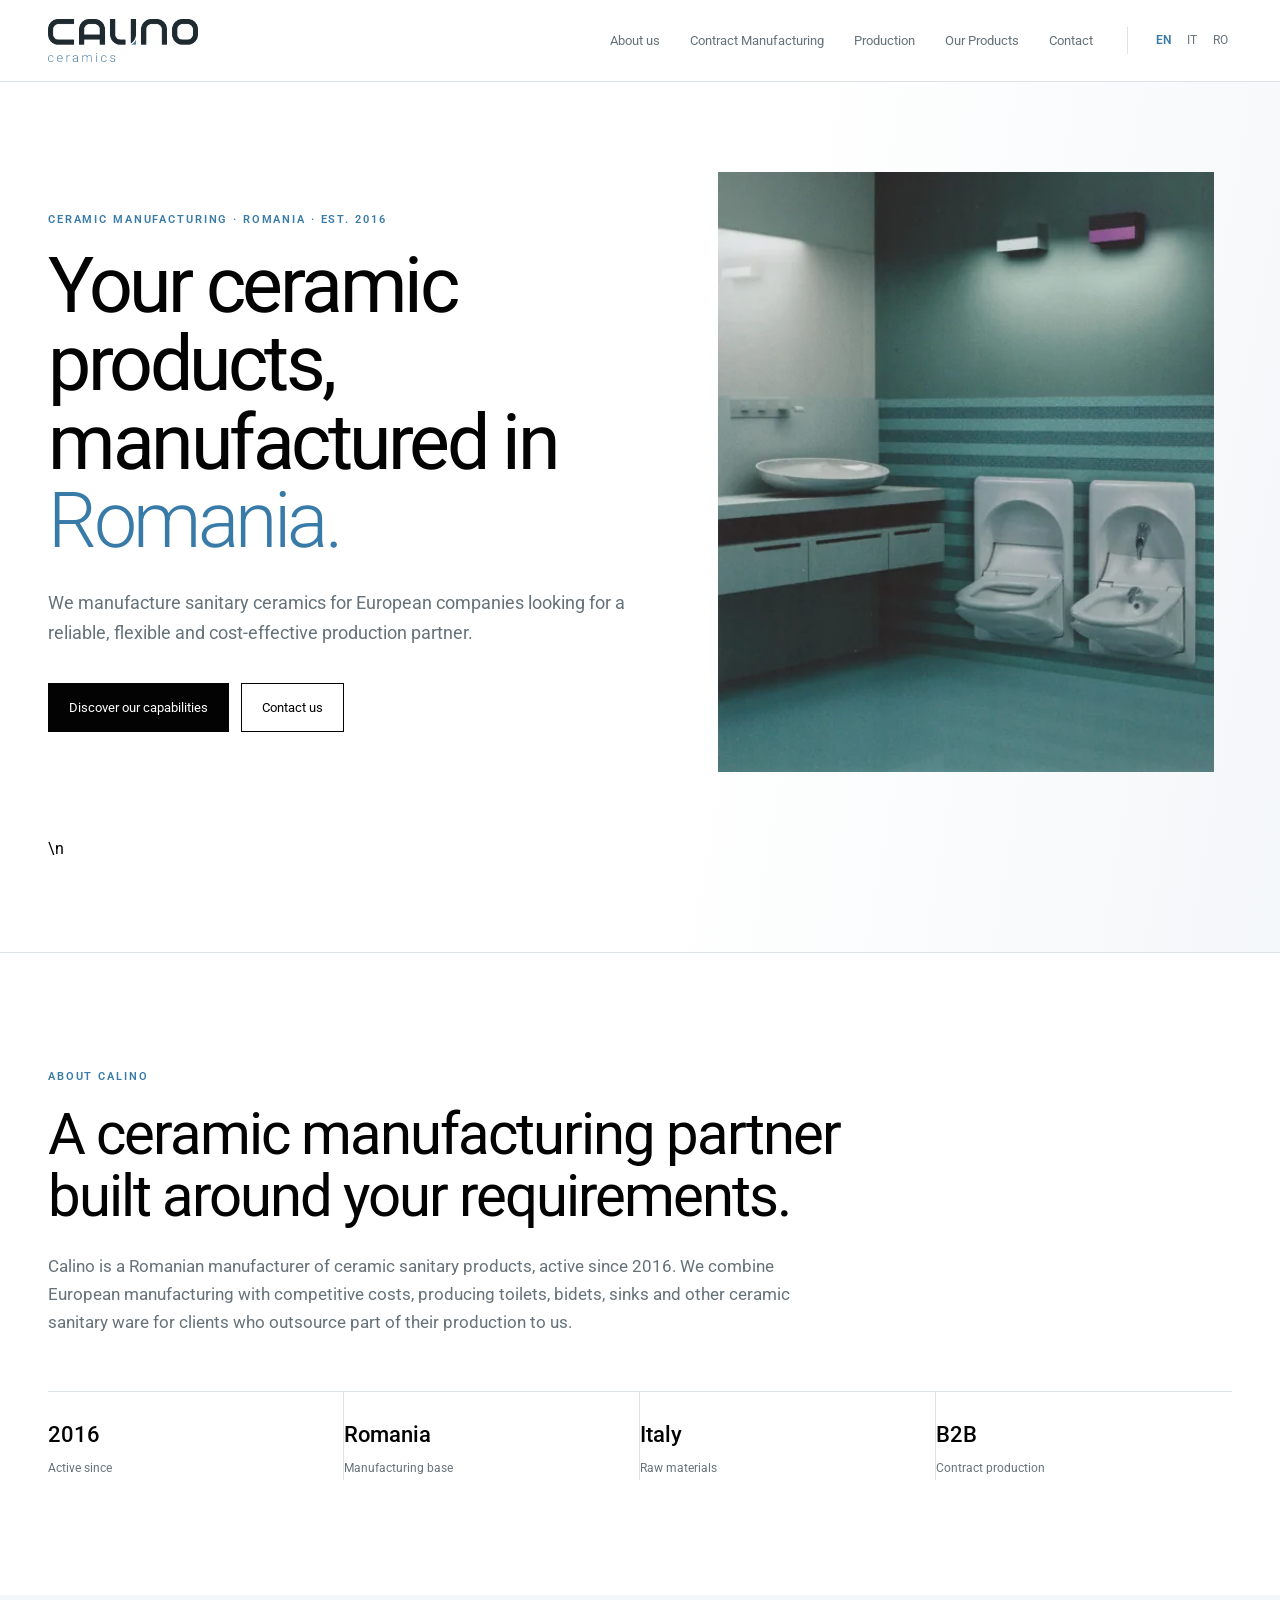
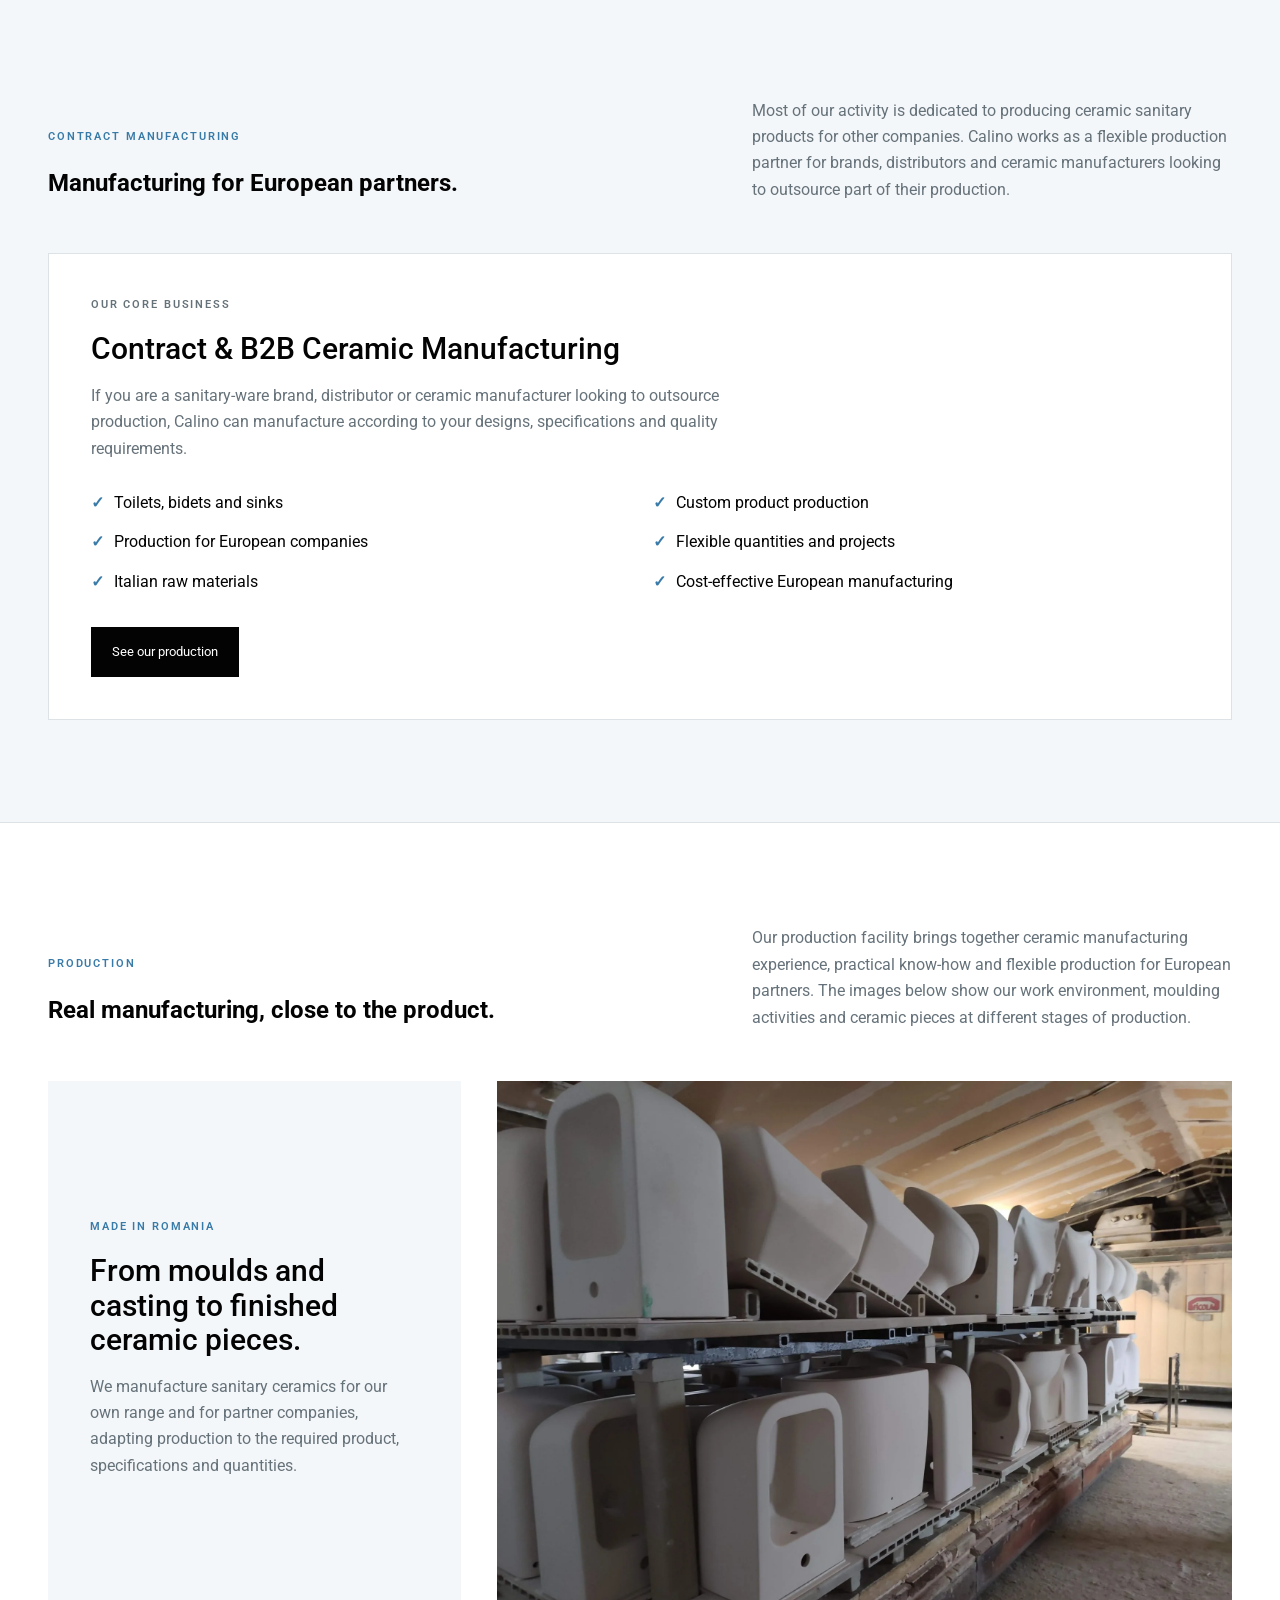
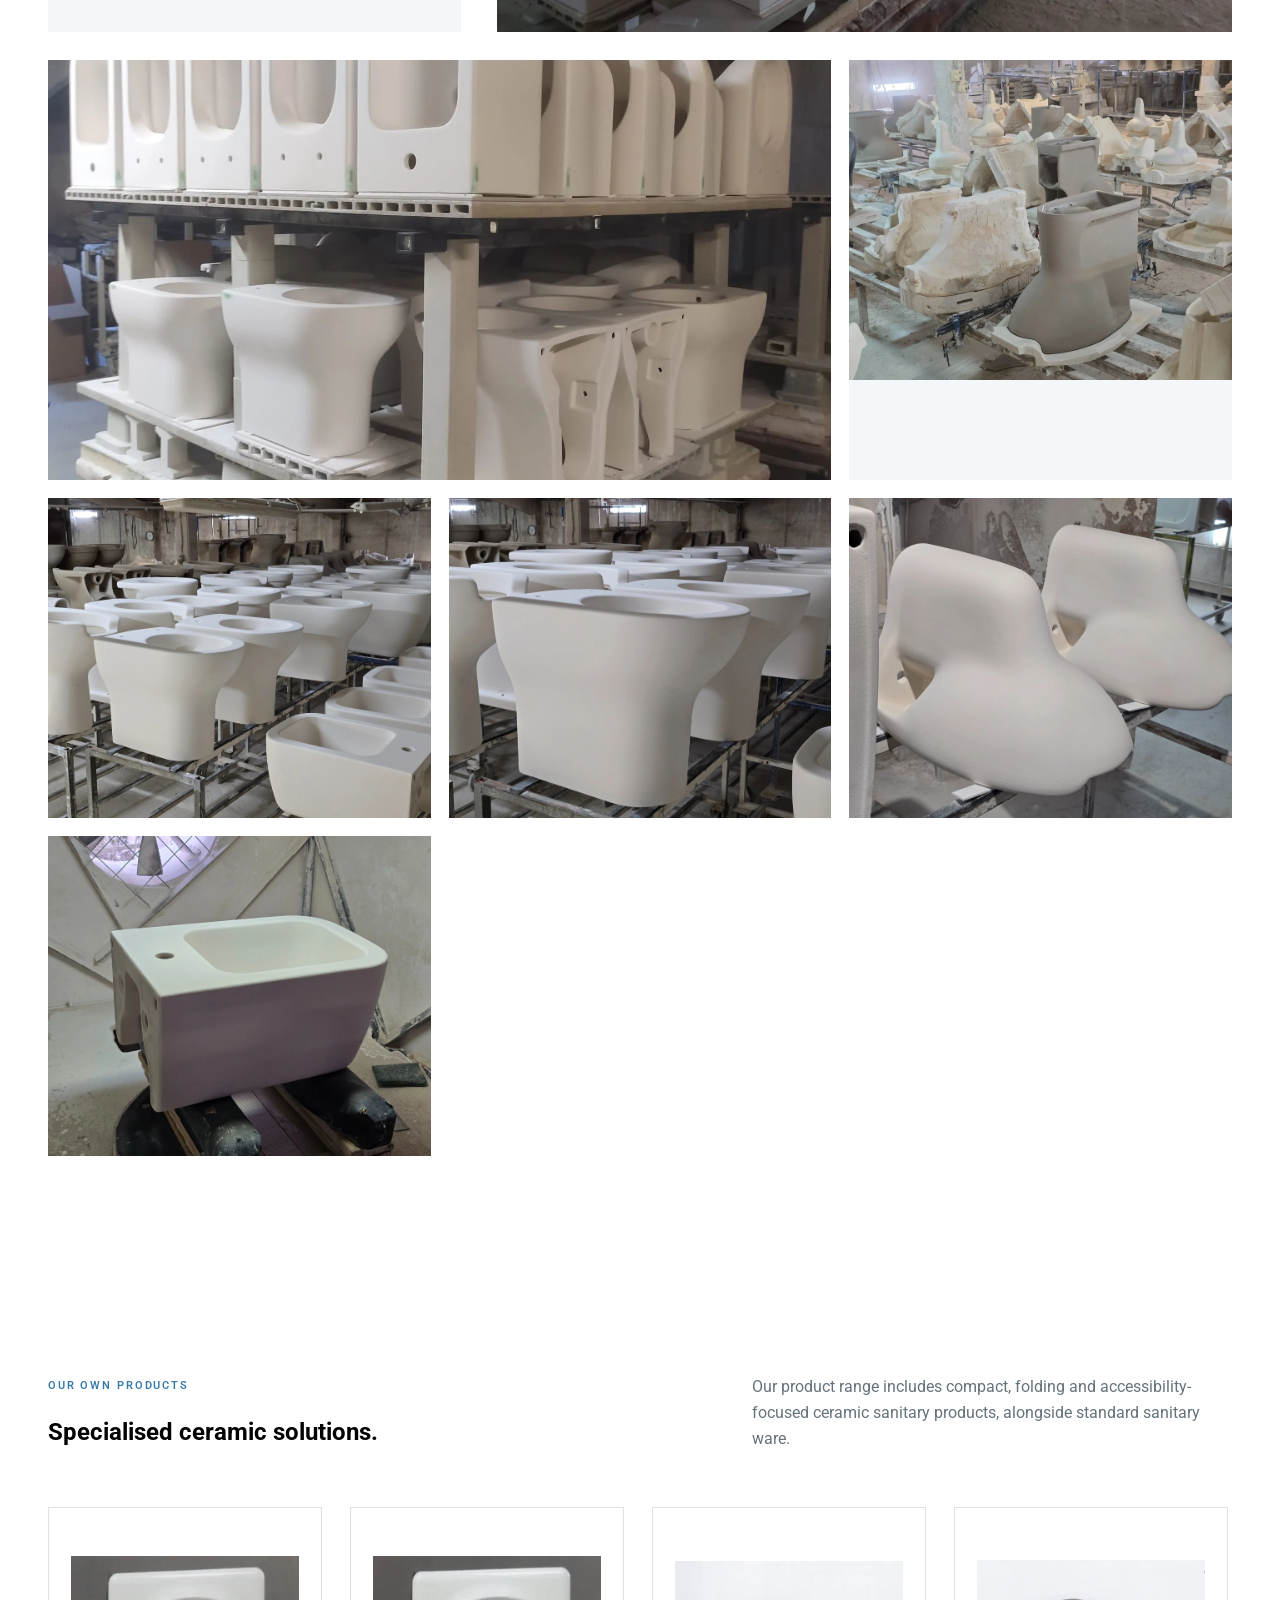
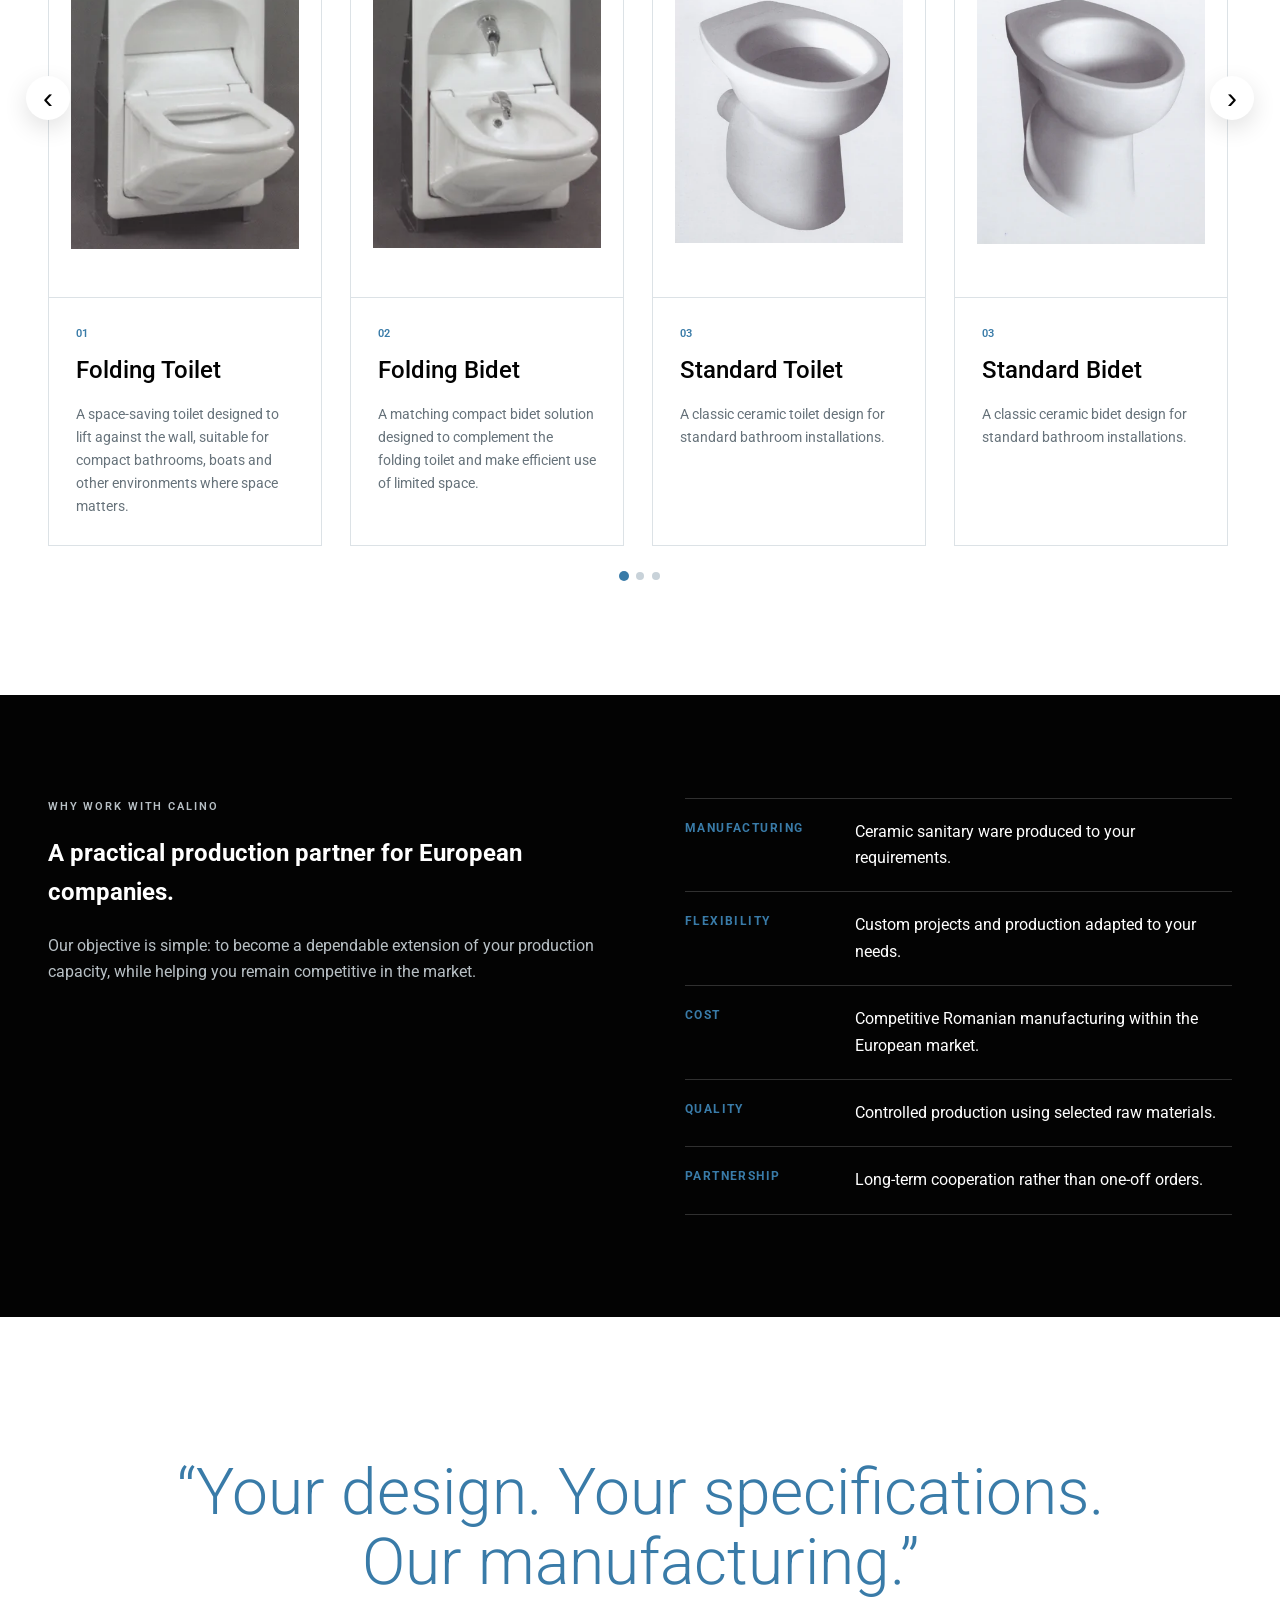
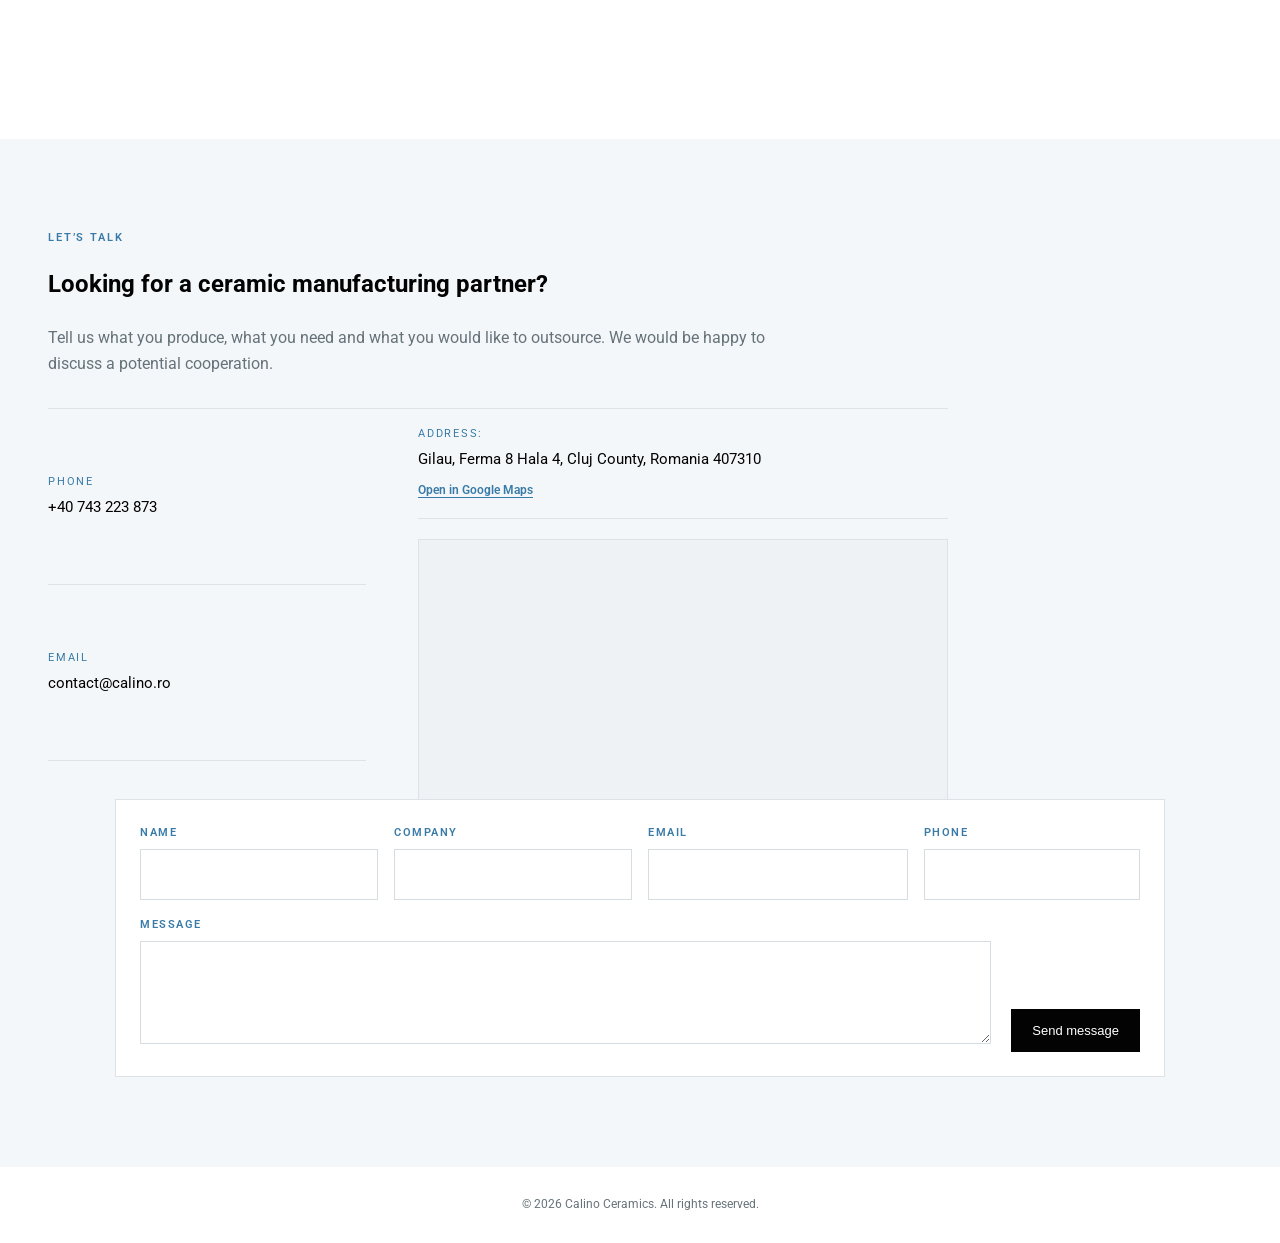
==== commit a7b50c6f: "Add files via upload" ====
--- a/index.html
+++ b/index.html
@@ -12,16 +12,17 @@
 </head>
 <body>
 <header class="nav"><a class="brand" href="./#top" aria-label="Calino Ceramics"><img src="images/calino-logo.png" alt="Calino ceramics"></a>
-<div class="nav-right"><nav><a href="./#about">About us</a><a href="./#manufacturing">Contract Manufacturing</a><a href="./#products">Our Products</a><a href="./#contact">Contact</a></nav>
+<div class="nav-right"><nav><a href="./#about">About us</a><a href="./#manufacturing">Contract Manufacturing</a><a href="./#production">Production</a><a href="./#products">Our Products</a><a href="./#contact">Contact</a></nav>
 <div class="langs"><a href="./" class="active">EN</a><a href="it/">IT</a><a href="ro/">RO</a></div></div></header>
 <main id="top">
 <section class="hero"><div class="hero-copy"><p class="eyebrow">CERAMIC MANUFACTURING · ROMANIA · EST. 2016</p><h1>Your ceramic products, manufactured in <em>Romania.</em></h1><p class="lead">We manufacture sanitary ceramics for European companies looking for a reliable, flexible and cost-effective production partner.</p><div class="buttons"><a class="button dark" href="#manufacturing">Discover our capabilities</a><a class="button light" href="#contact">Contact us</a></div></div><div class="hero-image"><img class="hero-photo" src="images/products/standard-line-promo-open.webp" alt="Calino folding toilet and bidet in an interior setting" loading="eager"></div>\n</section>
 <section class="section about" id="about"><p class="eyebrow">ABOUT CALINO</p><h2>A ceramic manufacturing partner built around your requirements.</h2><p class="section-intro">Calino is a Romanian manufacturer of ceramic sanitary products, active since 2016. We combine European manufacturing with competitive costs, producing toilets, bidets, sinks and other ceramic sanitary ware for clients who outsource part of their production to us.</p><div class="facts"><div><strong>2016</strong><span>Active since</span></div><div><strong>Romania</strong><span>Manufacturing base</span></div><div><strong>Italy</strong><span>Raw materials</span></div><div><strong>B2B</strong><span>Contract production</span></div></div></section>
-<section class="business" id="manufacturing"><div class="section-heading"><div><p class="eyebrow">OUR TWO BUSINESS AREAS</p><h2>Manufacturing for partners is our core business.</h2></div><p>Most of our activity is dedicated to producing ceramic sanitary products for other companies. Alongside this, we develop our own range of specialised products.</p></div><div class="business-grid"><article class="business-card primary"><p class="eyebrow">OUR CORE BUSINESS</p><h3>Contract & B2B Ceramic Manufacturing</h3><p>If you are a sanitary-ware brand, distributor or ceramic manufacturer looking to outsource production, Calino can manufacture according to your designs, specifications and quality requirements.</p><ul><li>Toilets, bidets and sinks</li><li>Custom product production</li><li>Production for European companies</li><li>Flexible quantities and projects</li><li>Italian raw materials</li><li>Cost-effective European manufacturing</li></ul></article><article class="business-card secondary"><p class="eyebrow">SPECIALISED SOLUTIONS</p><h3>Our Own Products</h3><p>We also develop our own ceramic products, with a focus on accessibility and compact spaces. Our range includes folding and accessibility-focused ceramic solutions for specialised applications.</p><ul><li>Products for disabled people</li><li>Folding toilet</li><li>Folding bidet</li><li>Compact sinks</li></ul><div class="buttons"><a class="button" href="#products">Explore our products</a></div></article></div></section>
+<section class="business" id="manufacturing"><div class="section-heading"><div><p class="eyebrow">CONTRACT MANUFACTURING</p><h2>Manufacturing for European partners.</h2></div><p>Most of our activity is dedicated to producing ceramic sanitary products for other companies. Calino works as a flexible production partner for brands, distributors and ceramic manufacturers looking to outsource part of their production.</p></div><div class="business-grid single-business"><article class="business-card primary"><p class="eyebrow">OUR CORE BUSINESS</p><h3>Contract &amp; B2B Ceramic Manufacturing</h3><p>If you are a sanitary-ware brand, distributor or ceramic manufacturer looking to outsource production, Calino can manufacture according to your designs, specifications and quality requirements.</p><ul><li>Toilets, bidets and sinks</li><li>Custom product production</li><li>Production for European companies</li><li>Flexible quantities and projects</li><li>Italian raw materials</li><li>Cost-effective European manufacturing</li></ul><div class="buttons"><a class="button dark" href="#production">See our production</a></div></article></div></section>
+<section class="production" id="production"><div class="section-heading"><div><p class="eyebrow">PRODUCTION</p><h2>Real manufacturing, close to the product.</h2></div><p>Our production facility brings together ceramic manufacturing experience, practical know-how and flexible production for European partners. The images below show our work environment, moulding activities and ceramic pieces at different stages of production.</p></div><div class="production-feature"><div class="production-feature-copy"><p class="eyebrow">MADE IN ROMANIA</p><h3>From moulds and casting to finished ceramic pieces.</h3><p>We manufacture sanitary ceramics for our own range and for partner companies, adapting production to the required product, specifications and quantities.</p></div><div class="production-feature-image"><img src="images/production/production-02.webp" alt="Calino ceramic sanitary products on the production line" loading="lazy"></div></div><div class="production-grid"><figure class="production-wide"><img src="images/production/production-01.webp" alt="Ceramic sanitary products on production racks" loading="lazy"></figure><figure><img src="images/production/production-06.webp" alt="Ceramic moulds and production area at Calino" loading="lazy"></figure><figure><img src="images/production/production-07.webp" alt="Ceramic sanitary products during production" loading="lazy"></figure><figure><img src="images/production/production-04.webp" alt="Ceramic sanitary products on the production line" loading="lazy"></figure><figure><img src="images/production/production-05.webp" alt="Ceramic components in production" loading="lazy"></figure><figure><img src="images/production/production-03.webp" alt="Ceramic washbasin during production" loading="lazy"></figure></div></section>
 <section class="products" id="products"><div class="section-heading"><div><p class="eyebrow">OUR OWN PRODUCTS</p><h2>Specialised ceramic solutions.</h2></div><p>Our product range includes compact, folding and accessibility-focused ceramic sanitary products, alongside standard sanitary ware.</p></div><div class="product-carousel" data-carousel><button class="carousel-arrow prev" type="button" aria-label="Previous products">‹</button><div class="product-track"><article class="product-card"><div class="product-image"><img src="images/products/folding-toilet-open.webp" alt="Calino folding toilet in open position" loading="lazy"></div><div class="product-copy"><p class="number">01</p><h3>Folding Toilet</h3><p>A space-saving toilet designed to lift against the wall, suitable for compact bathrooms, boats and other environments where space matters.</p></div></article><article class="product-card"><div class="product-image"><img src="images/products/folding-bidet-open.webp" alt="Calino folding bidet in open position" loading="lazy"></div><div class="product-copy"><p class="number">02</p><h3>Folding Bidet</h3><p>A matching compact bidet solution designed to complement the folding toilet and make efficient use of limited space.</p></div></article><article class="product-card"><div class="product-image"><img src="images/products/standard-toilet.webp" alt="Calino standard ceramic toilet" loading="lazy"></div><div class="product-copy"><p class="number">03</p><h3>Standard Toilet</h3><p>A classic ceramic toilet design for standard bathroom installations.</p></div></article><article class="product-card"><div class="product-image"><img src="images/products/standard-bidet.webp" alt="Calino standard ceramic bidet" loading="lazy"></div><div class="product-copy"><p class="number">03</p><h3>Standard Bidet</h3><p>A classic ceramic bidet design for standard bathroom installations.</p></div></article><article class="product-card"><div class="product-image"><img src="images/products/accessible-toilet-1.webp" alt="Calino accessible ceramic toilet" loading="lazy"></div><div class="product-copy"><p class="number">03</p><h3>Accessible Toilet</h3><p>A ceramic toilet designed for accessibility-focused bathroom applications.</p></div></article><article class="product-card"><div class="product-image"><img src="images/products/accessible-washbasin.webp" alt="Calino ceramic washbasin" loading="lazy"></div><div class="product-copy"><p class="number">03</p><h3>Washbasin</h3><p>A ceramic washbasin designed for accessibility-focused bathroom applications.</p></div></article></div><button class="carousel-arrow next" type="button" aria-label="Next products">›</button><div class="carousel-dots" aria-label="Product carousel navigation"></div></div></section>
 <section class="capabilities"><div class="cap-grid"><div><p class="eyebrow">WHY WORK WITH CALINO</p><h2>A practical production partner for European companies.</h2><p>Our objective is simple: to become a dependable extension of your production capacity, while helping you remain competitive in the market.</p></div><div class="cap-list"><div><strong>MANUFACTURING</strong><span>Ceramic sanitary ware produced to your requirements.</span></div><div><strong>FLEXIBILITY</strong><span>Custom projects and production adapted to your needs.</span></div><div><strong>COST</strong><span>Competitive Romanian manufacturing within the European market.</span></div><div><strong>QUALITY</strong><span>Controlled production using selected raw materials.</span></div><div><strong>PARTNERSHIP</strong><span>Long-term cooperation rather than one-off orders.</span></div></div></div></section>
 <section class="statement"><p>“Your design. Your specifications. Our manufacturing.”</p></section>
-<section class="contact" id="contact"><div class="contact-intro"><p class="eyebrow">LET’S TALK</p><h2>Looking for a ceramic manufacturing partner?</h2><p>Tell us what you produce, what you need and what you would like to outsource. We would be happy to discuss a potential cooperation.</p><div class="contact-details"><div><span>Email</span><a href="mailto:contact@calino.ro">contact@calino.ro</a></div><div><span>Phone</span><a href="tel:+40743223873">+40 743 223 873</a></div><div class="location-item"><div class="location-copy"><span>Address:</span><p class="contact-address">Gilau, Ferma 8 Hala 4, Cluj County, Romania 407310</p><a class="map-link" href="https://www.google.com/maps/search/?api=1&query=Gilau%2C+Ferma+8+Hala+4%2C+Cluj%2C+Romania+407310" target="_blank" rel="noopener">Open in Google Maps</a></div><div class="map-embed"><iframe src="https://www.google.com/maps?q=Gilau%2C+Ferma+8+Hala+4%2C+Cluj%2C+Romania+407310&output=embed" title="Google map showing Calino Ceramics location in Gilau, Cluj County" loading="lazy" referrerpolicy="no-referrer-when-downgrade" allowfullscreen></iframe></div></div></div></div><form class="contact-form" action="https://formspree.io/f/xrpgover" method="POST"><input type="hidden" name="_subject" value="New enquiry from calino.ro"><div class="form-row"><div class="form-field"><label for="name">Name</label><input id="name" name="name" type="text" autocomplete="name" required></div><div class="form-field"><label for="company">Company</label><input id="company" name="company" type="text" autocomplete="organization"></div><div class="form-field"><label for="email">Email</label><input id="email" name="email" type="email" autocomplete="email" required></div><div class="form-field"><label for="phone">Phone</label><input id="phone" name="phone" type="tel" autocomplete="tel"></div></div><div class="message-row"><div class="form-field"><label for="message">Message</label><textarea id="message" name="message" rows="3" required></textarea></div><button class="button dark" type="submit">Send message</button></div><div class="form-hp" aria-hidden="true"><label for="website">Website</label><input id="website" name="website" type="text" tabindex="-1" autocomplete="off"></div></form></section>
+<section class="contact" id="contact"><div class="contact-intro"><p class="eyebrow">LET’S TALK</p><h2>Looking for a ceramic manufacturing partner?</h2><p>Tell us what you produce, what you need and what you would like to outsource. We would be happy to discuss a potential cooperation.</p><div class="contact-details"><div class="contact-item"><span>Phone</span><a href="tel:+40743223873">+40 743 223 873</a></div><div class="contact-item"><span>Email</span><a href="mailto:contact@calino.ro">contact@calino.ro</a></div><div class="location-item"><div class="location-copy"><span>Address:</span><p class="contact-address">Gilau, Ferma 8 Hala 4, Cluj County, Romania 407310</p><a class="map-link" href="https://www.google.com/maps/search/?api=1&query=Gilau%2C+Ferma+8+Hala+4%2C+Cluj%2C+Romania+407310" target="_blank" rel="noopener">Open in Google Maps</a></div><div class="map-embed"><iframe src="https://www.google.com/maps?q=Gilau%2C+Ferma+8+Hala+4%2C+Cluj%2C+Romania+407310&output=embed" title="Google map showing Calino Ceramics location in Gilau, Cluj County" loading="lazy" referrerpolicy="no-referrer-when-downgrade" allowfullscreen></iframe></div></div></div></div><form class="contact-form" action="https://formspree.io/f/xrpgover" method="POST"><input type="hidden" name="_subject" value="New enquiry from calino.ro"><div class="form-row"><div class="form-field"><label for="name">Name</label><input id="name" name="name" type="text" autocomplete="name" required></div><div class="form-field"><label for="company">Company</label><input id="company" name="company" type="text" autocomplete="organization"></div><div class="form-field"><label for="email">Email</label><input id="email" name="email" type="email" autocomplete="email" required></div><div class="form-field"><label for="phone">Phone</label><input id="phone" name="phone" type="tel" autocomplete="tel"></div></div><div class="message-row"><div class="form-field"><label for="message">Message</label><textarea id="message" name="message" rows="3" required></textarea></div><button class="button dark" type="submit">Send message</button></div><div class="form-hp" aria-hidden="true"><label for="website">Website</label><input id="website" name="website" type="text" tabindex="-1" autocomplete="off"></div></form></section>
 </main><footer><p>© 2026 Calino Ceramics. All rights reserved.</p></footer>
 <script>
 (function(){
--- a/style.css
+++ b/style.css
@@ -129,3 +129,56 @@
 .map-embed iframe{display:block;width:100%;height:100%;min-height:220px;border:0}
 @media(max-width:1050px){.contact-details{grid-template-columns:1fr 1fr}.location-item{grid-column:1/-1}}
 @media(max-width:700px){.contact-details{display:block}.contact-details>div{margin-bottom:0}.location-item{display:block}.location-copy{padding-bottom:16px}.map-embed{min-height:280px}.map-embed iframe{min-height:280px}}
+
+/* v17: contact details stacked left, Google Map to the right */
+.contact-details{display:grid;grid-template-columns:minmax(260px,.75fr) minmax(520px,1.25fr);gap:0 52px;align-items:stretch}
+.contact-details>.contact-item{display:flex;flex-direction:column;justify-content:center;padding:16px 0;border-bottom:1px solid var(--line);min-width:0}
+.contact-details>.contact-item:first-child{border-top:0}
+.contact-details>.location-item{grid-column:2;grid-row:1 / span 2;display:block;padding:0;border:0;min-width:0}
+.contact-details>.location-item .location-copy{padding:16px 0;border-bottom:1px solid var(--line);display:block}
+.contact-details>.location-item .map-embed{margin-top:20px;min-height:220px;height:calc(100% - 92px)}
+.contact-details>.location-item .map-embed iframe{min-height:220px;height:100%}
+@media(max-width:900px){
+  .contact-details{grid-template-columns:1fr 1fr;gap:0 30px}
+  .contact-details>.location-item{grid-column:1/-1;grid-row:auto;margin-top:0}
+  .contact-details>.location-item .map-embed{height:auto;min-height:280px}
+  .contact-details>.location-item .map-embed iframe{min-height:280px}
+}
+@media(max-width:520px){
+  .contact-details{display:block}
+  .contact-details>.contact-item{min-height:0}
+  .contact-details>.location-item{margin-top:0}
+}
+
+
+/* v18: dedicated production section with real facility photography */
+.single-business{grid-template-columns:1fr}
+.single-business .business-card{width:100%}
+.single-business .business-card .buttons{margin-top:32px}
+.production{padding:8vw var(--page-gutter);background:#fff;border-top:1px solid var(--line)}
+.production-feature{display:grid;grid-template-columns:minmax(280px,.72fr) minmax(0,1.28fr);gap:36px;align-items:stretch;margin-bottom:28px}
+.production-feature-copy{background:var(--soft);padding:42px;display:flex;flex-direction:column;justify-content:center}
+.production-feature-copy h3{font-size:30px;font-weight:500;line-height:1.15;margin:0 0 16px}
+.production-feature-copy p:not(.eyebrow){color:var(--muted);max-width:520px}
+.production-feature-image{min-height:420px;background:#f4f7f9;overflow:hidden}
+.production-feature-image img{display:block;width:100%;height:100%;min-height:420px;object-fit:cover;object-position:center}
+.production-grid{display:grid;grid-template-columns:repeat(3,minmax(0,1fr));gap:18px}
+.production-grid figure{margin:0;background:#f4f7f9;overflow:hidden;min-height:280px}
+.production-grid figure.production-wide{grid-column:span 2}
+.production-grid img{display:block;width:100%;height:320px;object-fit:cover;object-position:center}
+.production-grid .production-wide img{height:420px}
+@media(max-width:900px){
+  .production-feature{grid-template-columns:1fr}
+  .production-feature-copy{padding:34px}
+  .production-feature-image,.production-feature-image img{min-height:360px}
+  .production-grid{grid-template-columns:repeat(2,minmax(0,1fr))}
+  .production-grid figure.production-wide{grid-column:span 2}
+}
+@media(max-width:520px){
+  .production-feature-copy{padding:28px}
+  .production-feature-copy h3{font-size:26px}
+  .production-feature-image,.production-feature-image img{min-height:280px}
+  .production-grid{grid-template-columns:1fr}
+  .production-grid figure.production-wide{grid-column:auto}
+  .production-grid img,.production-grid .production-wide img{height:300px}
+}
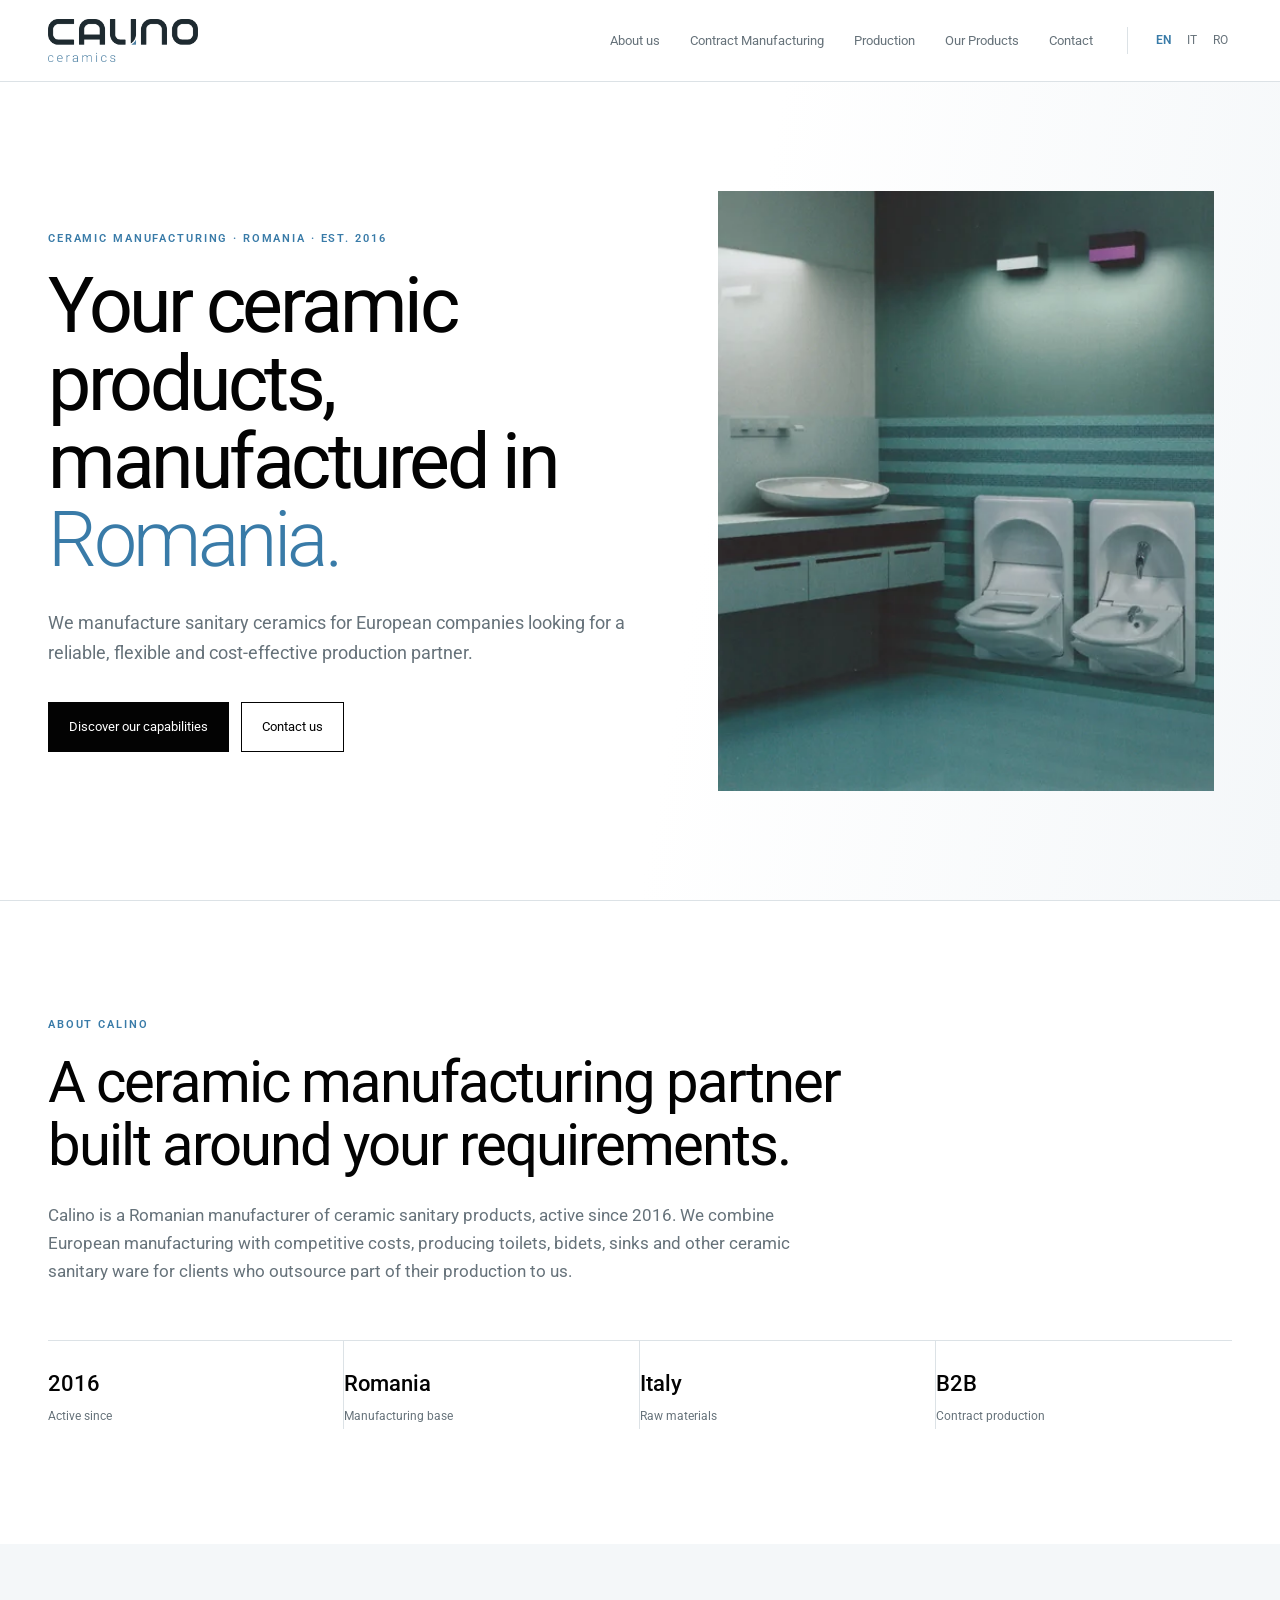
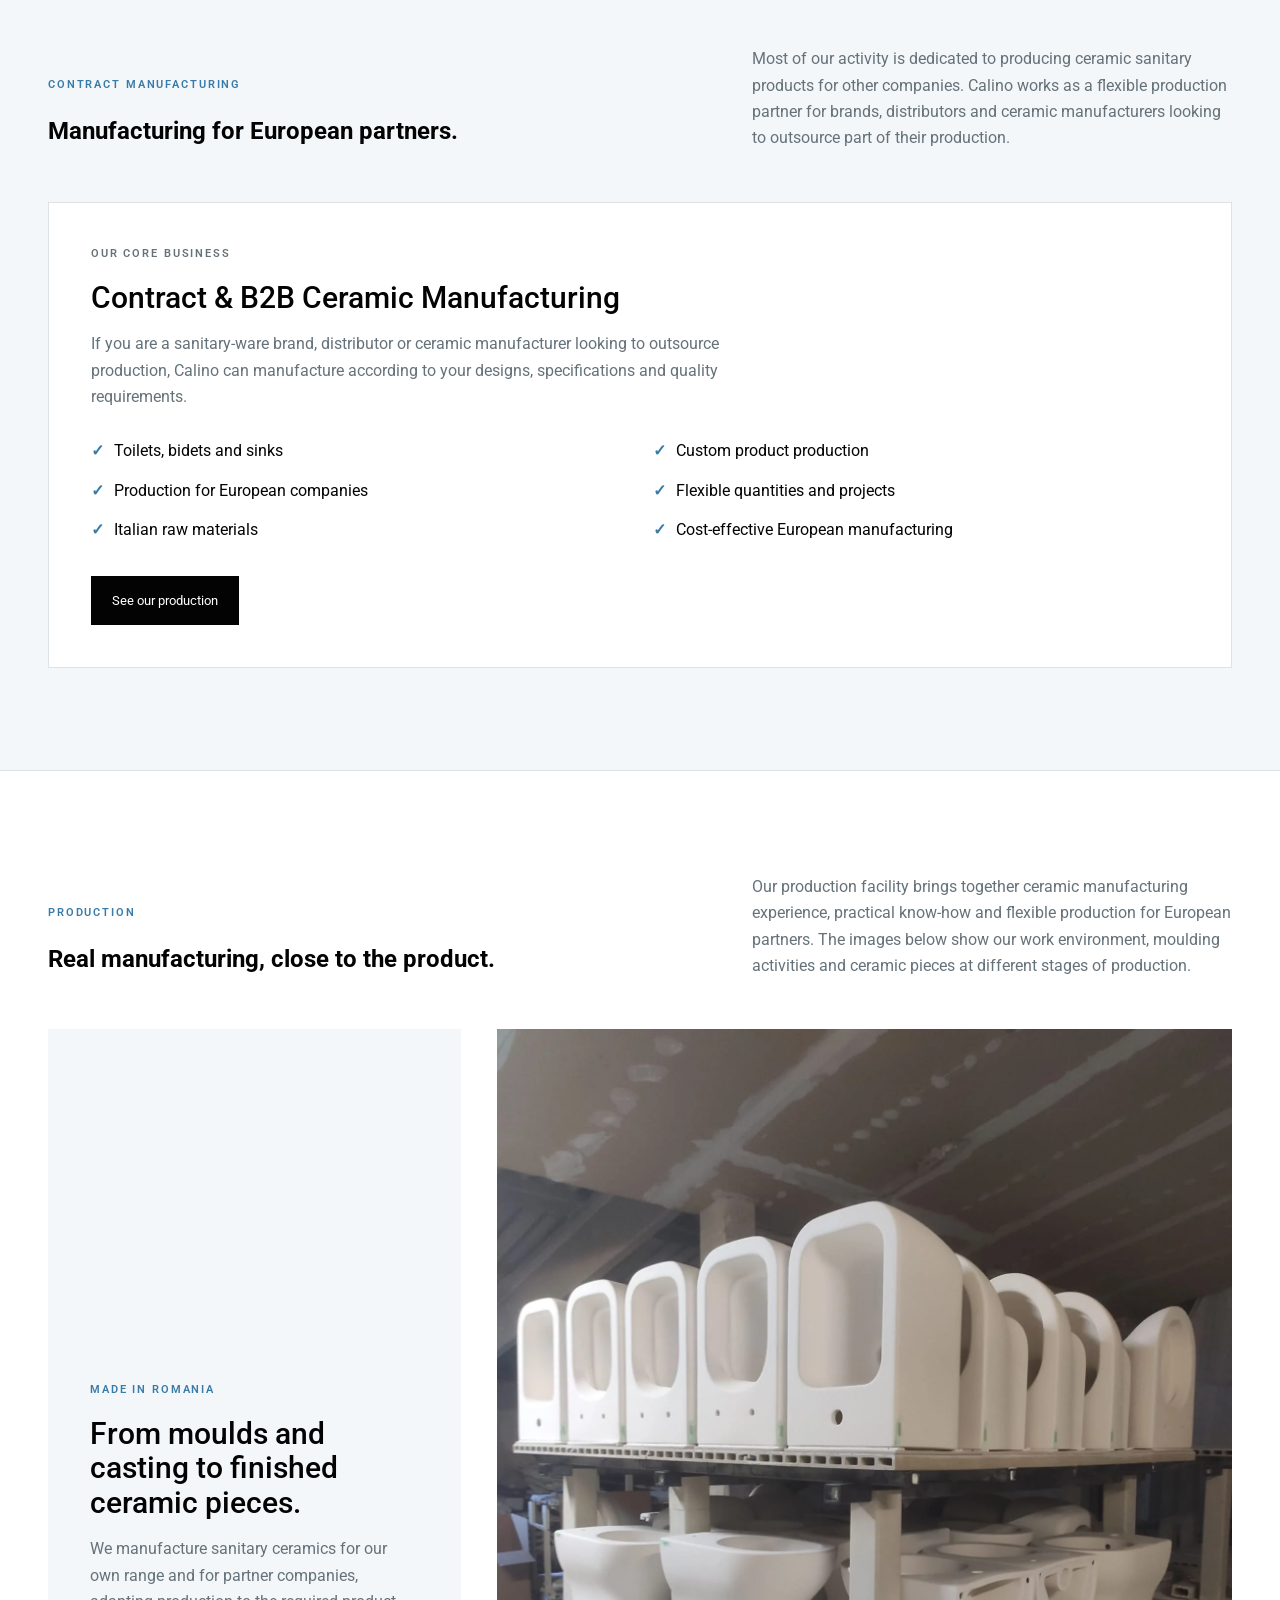
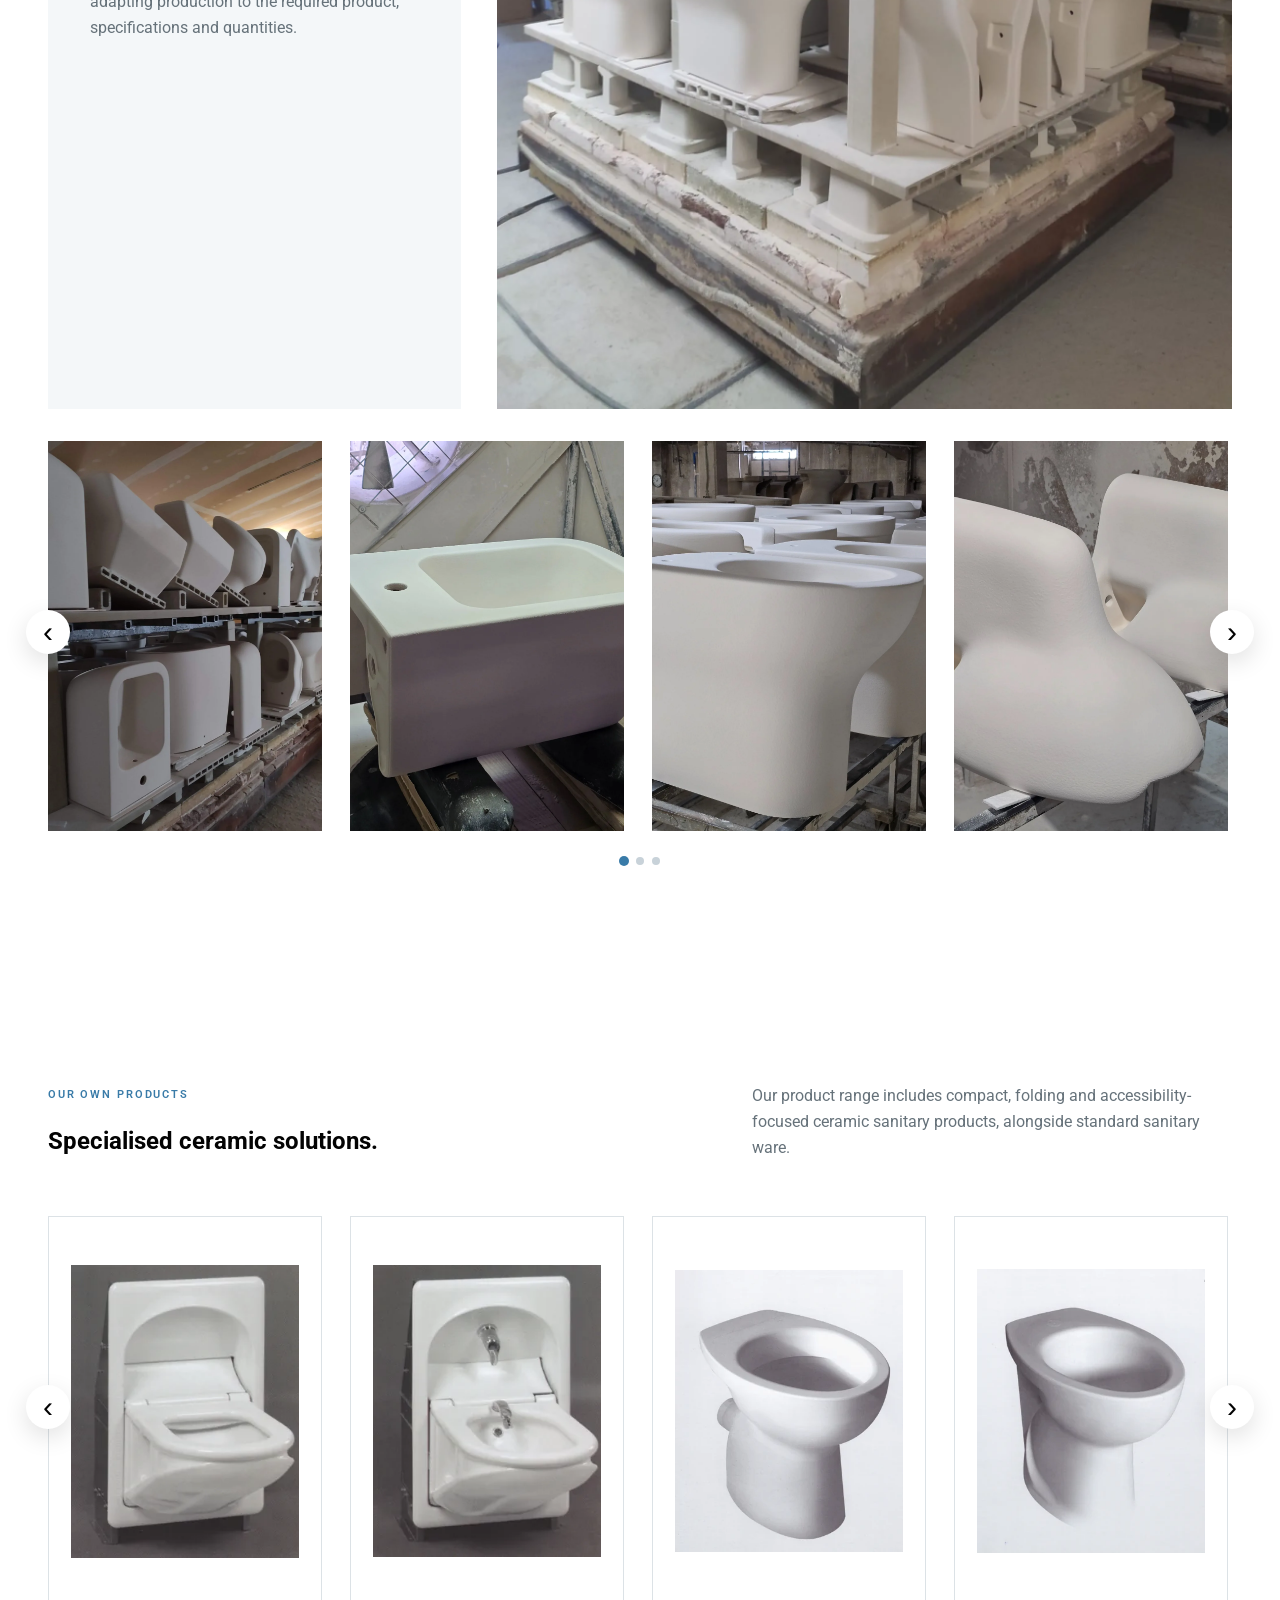
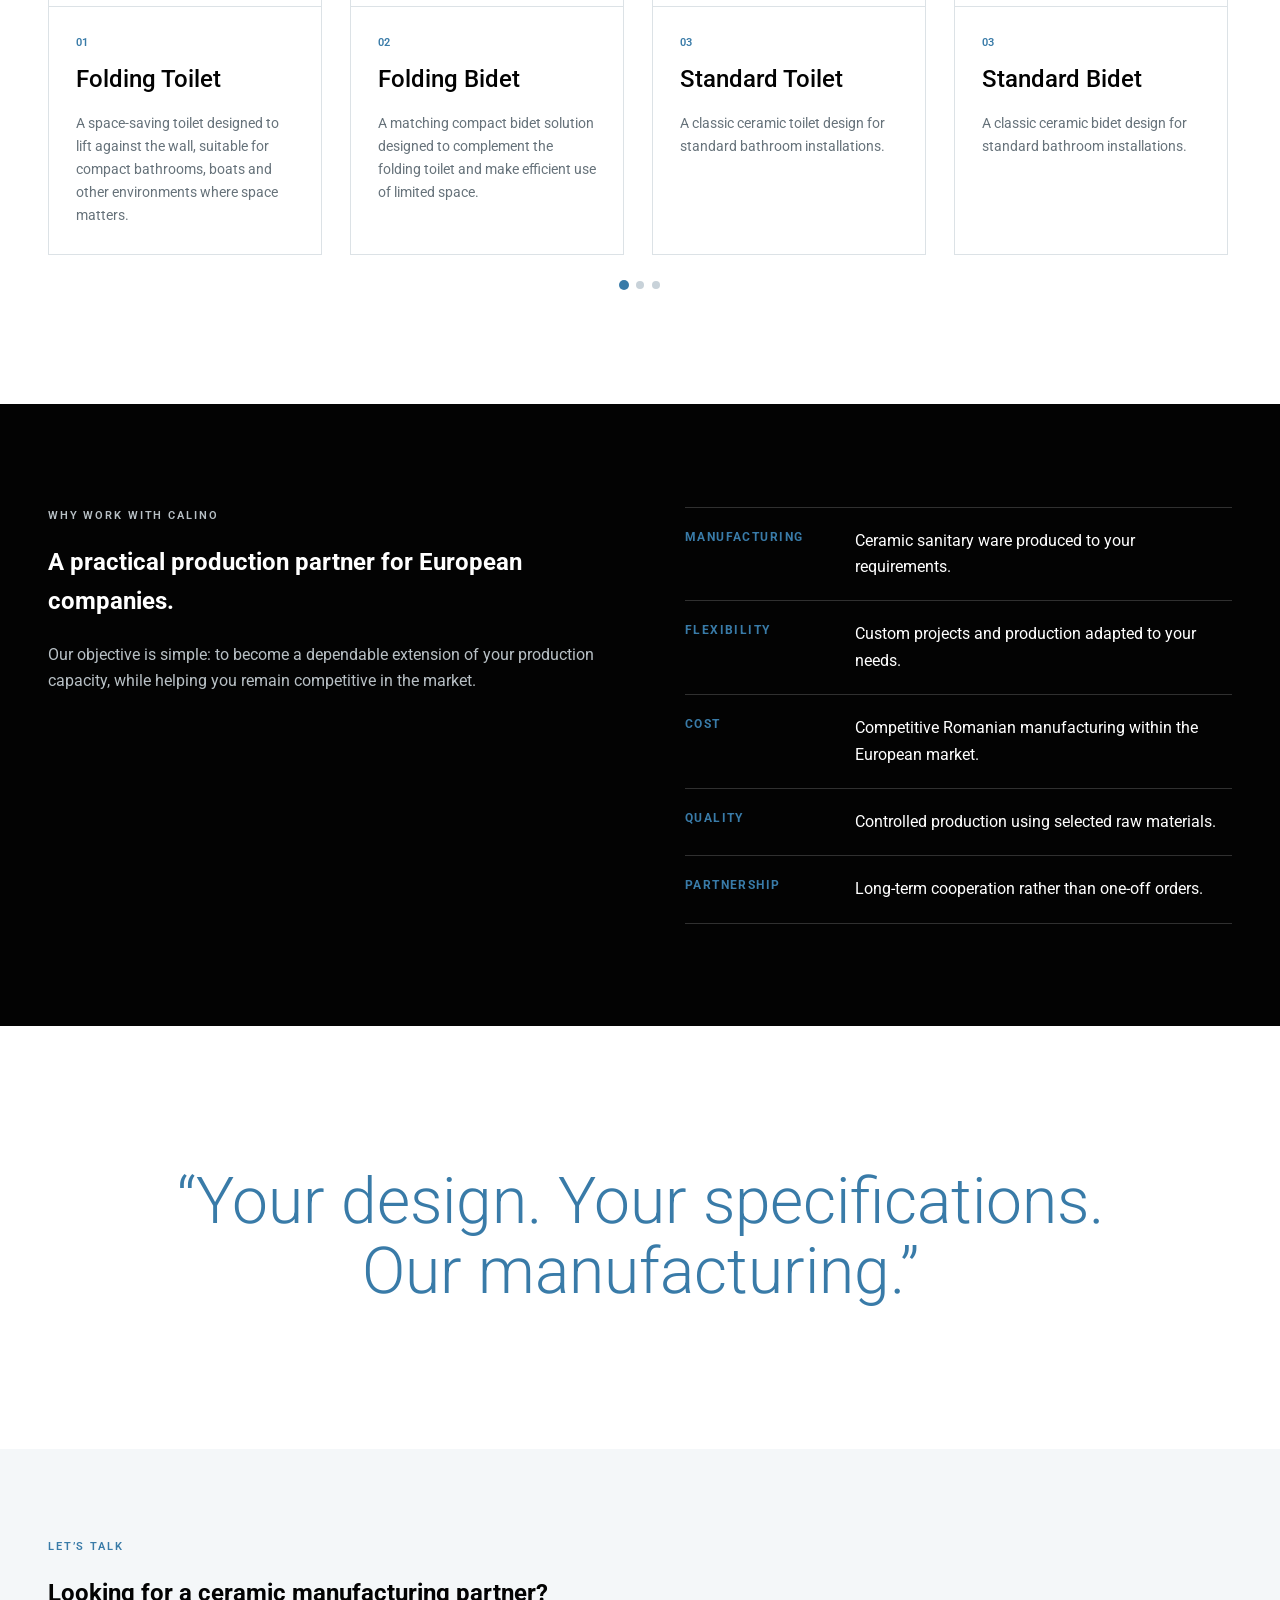
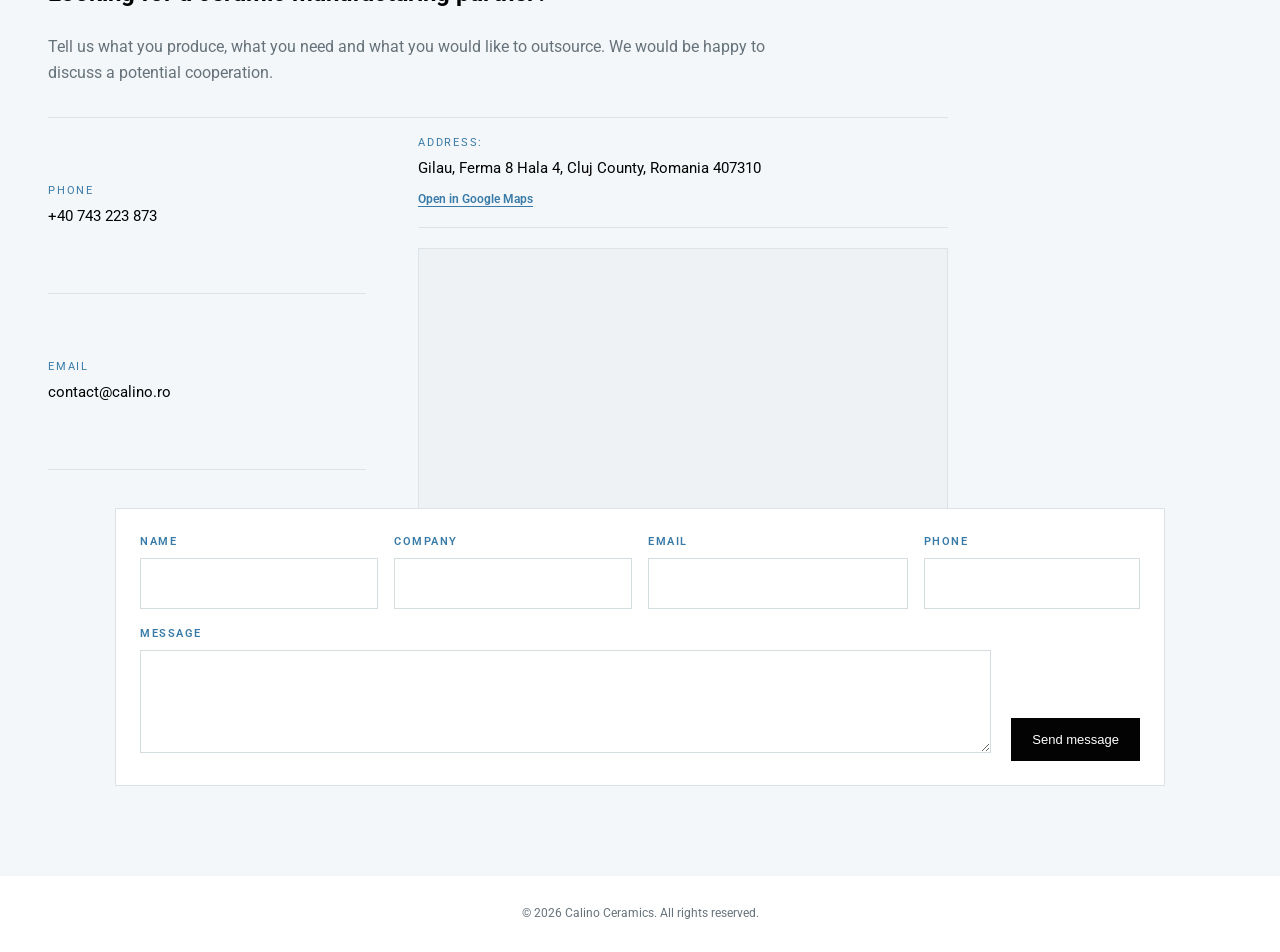
==== commit 84588e75: "Add files via upload" ====
--- a/index.html
+++ b/index.html
@@ -15,10 +15,10 @@
 <div class="nav-right"><nav><a href="./#about">About us</a><a href="./#manufacturing">Contract Manufacturing</a><a href="./#production">Production</a><a href="./#products">Our Products</a><a href="./#contact">Contact</a></nav>
 <div class="langs"><a href="./" class="active">EN</a><a href="it/">IT</a><a href="ro/">RO</a></div></div></header>
 <main id="top">
-<section class="hero"><div class="hero-copy"><p class="eyebrow">CERAMIC MANUFACTURING · ROMANIA · EST. 2016</p><h1>Your ceramic products, manufactured in <em>Romania.</em></h1><p class="lead">We manufacture sanitary ceramics for European companies looking for a reliable, flexible and cost-effective production partner.</p><div class="buttons"><a class="button dark" href="#manufacturing">Discover our capabilities</a><a class="button light" href="#contact">Contact us</a></div></div><div class="hero-image"><img class="hero-photo" src="images/products/standard-line-promo-open.webp" alt="Calino folding toilet and bidet in an interior setting" loading="eager"></div>\n</section>
+<section class="hero"><div class="hero-copy"><p class="eyebrow">CERAMIC MANUFACTURING · ROMANIA · EST. 2016</p><h1>Your ceramic products, manufactured in <em>Romania.</em></h1><p class="lead">We manufacture sanitary ceramics for European companies looking for a reliable, flexible and cost-effective production partner.</p><div class="buttons"><a class="button dark" href="#manufacturing">Discover our capabilities</a><a class="button light" href="#contact">Contact us</a></div></div><div class="hero-image"><img class="hero-photo" src="images/products/standard-line-promo-open.webp" alt="Calino folding toilet and bidet in an interior setting" loading="eager"></div></section>
 <section class="section about" id="about"><p class="eyebrow">ABOUT CALINO</p><h2>A ceramic manufacturing partner built around your requirements.</h2><p class="section-intro">Calino is a Romanian manufacturer of ceramic sanitary products, active since 2016. We combine European manufacturing with competitive costs, producing toilets, bidets, sinks and other ceramic sanitary ware for clients who outsource part of their production to us.</p><div class="facts"><div><strong>2016</strong><span>Active since</span></div><div><strong>Romania</strong><span>Manufacturing base</span></div><div><strong>Italy</strong><span>Raw materials</span></div><div><strong>B2B</strong><span>Contract production</span></div></div></section>
 <section class="business" id="manufacturing"><div class="section-heading"><div><p class="eyebrow">CONTRACT MANUFACTURING</p><h2>Manufacturing for European partners.</h2></div><p>Most of our activity is dedicated to producing ceramic sanitary products for other companies. Calino works as a flexible production partner for brands, distributors and ceramic manufacturers looking to outsource part of their production.</p></div><div class="business-grid single-business"><article class="business-card primary"><p class="eyebrow">OUR CORE BUSINESS</p><h3>Contract &amp; B2B Ceramic Manufacturing</h3><p>If you are a sanitary-ware brand, distributor or ceramic manufacturer looking to outsource production, Calino can manufacture according to your designs, specifications and quality requirements.</p><ul><li>Toilets, bidets and sinks</li><li>Custom product production</li><li>Production for European companies</li><li>Flexible quantities and projects</li><li>Italian raw materials</li><li>Cost-effective European manufacturing</li></ul><div class="buttons"><a class="button dark" href="#production">See our production</a></div></article></div></section>
-<section class="production" id="production"><div class="section-heading"><div><p class="eyebrow">PRODUCTION</p><h2>Real manufacturing, close to the product.</h2></div><p>Our production facility brings together ceramic manufacturing experience, practical know-how and flexible production for European partners. The images below show our work environment, moulding activities and ceramic pieces at different stages of production.</p></div><div class="production-feature"><div class="production-feature-copy"><p class="eyebrow">MADE IN ROMANIA</p><h3>From moulds and casting to finished ceramic pieces.</h3><p>We manufacture sanitary ceramics for our own range and for partner companies, adapting production to the required product, specifications and quantities.</p></div><div class="production-feature-image"><img src="images/production/production-02.webp" alt="Calino ceramic sanitary products on the production line" loading="lazy"></div></div><div class="production-grid"><figure class="production-wide"><img src="images/production/production-01.webp" alt="Ceramic sanitary products on production racks" loading="lazy"></figure><figure><img src="images/production/production-06.webp" alt="Ceramic moulds and production area at Calino" loading="lazy"></figure><figure><img src="images/production/production-07.webp" alt="Ceramic sanitary products during production" loading="lazy"></figure><figure><img src="images/production/production-04.webp" alt="Ceramic sanitary products on the production line" loading="lazy"></figure><figure><img src="images/production/production-05.webp" alt="Ceramic components in production" loading="lazy"></figure><figure><img src="images/production/production-03.webp" alt="Ceramic washbasin during production" loading="lazy"></figure></div></section>
+<section class="production" id="production"><div class="section-heading"><div><p class="eyebrow">PRODUCTION</p><h2>Real manufacturing, close to the product.</h2></div><p>Our production facility brings together ceramic manufacturing experience, practical know-how and flexible production for European partners. The images below show our work environment, moulding activities and ceramic pieces at different stages of production.</p></div><div class="production-feature"><div class="production-feature-copy"><p class="eyebrow">MADE IN ROMANIA</p><h3>From moulds and casting to finished ceramic pieces.</h3><p>We manufacture sanitary ceramics for our own range and for partner companies, adapting production to the required product, specifications and quantities.</p></div><div class="production-feature-image"><img src="images/production/production-01.webp" alt="Calino ceramic sanitary products on the production line" loading="lazy"></div></div><div class="production-carousel" data-carousel="production"><button class="carousel-arrow prev" type="button" aria-label="Previous production images">‹</button><div class="production-track"><figure class="production-card"><img src="images/production/production-02.webp" alt="Calino ceramic sanitary products during production" loading="lazy"></figure><figure class="production-card"><img src="images/production/production-03.webp" alt="Calino ceramic washbasin during production" loading="lazy"></figure><figure class="production-card"><img src="images/production/production-04.webp" alt="Calino ceramic sanitary products on the production line" loading="lazy"></figure><figure class="production-card"><img src="images/production/production-05.webp" alt="Calino ceramic components in production" loading="lazy"></figure><figure class="production-card"><img src="images/production/production-06.webp" alt="Calino ceramic moulds and production area" loading="lazy"></figure><figure class="production-card"><img src="images/production/production-07.webp" alt="Calino ceramic sanitary products during production" loading="lazy"></figure></div><button class="carousel-arrow next" type="button" aria-label="Next production images">›</button><div class="carousel-dots" aria-label="Production carousel navigation"></div></div></section>
 <section class="products" id="products"><div class="section-heading"><div><p class="eyebrow">OUR OWN PRODUCTS</p><h2>Specialised ceramic solutions.</h2></div><p>Our product range includes compact, folding and accessibility-focused ceramic sanitary products, alongside standard sanitary ware.</p></div><div class="product-carousel" data-carousel><button class="carousel-arrow prev" type="button" aria-label="Previous products">‹</button><div class="product-track"><article class="product-card"><div class="product-image"><img src="images/products/folding-toilet-open.webp" alt="Calino folding toilet in open position" loading="lazy"></div><div class="product-copy"><p class="number">01</p><h3>Folding Toilet</h3><p>A space-saving toilet designed to lift against the wall, suitable for compact bathrooms, boats and other environments where space matters.</p></div></article><article class="product-card"><div class="product-image"><img src="images/products/folding-bidet-open.webp" alt="Calino folding bidet in open position" loading="lazy"></div><div class="product-copy"><p class="number">02</p><h3>Folding Bidet</h3><p>A matching compact bidet solution designed to complement the folding toilet and make efficient use of limited space.</p></div></article><article class="product-card"><div class="product-image"><img src="images/products/standard-toilet.webp" alt="Calino standard ceramic toilet" loading="lazy"></div><div class="product-copy"><p class="number">03</p><h3>Standard Toilet</h3><p>A classic ceramic toilet design for standard bathroom installations.</p></div></article><article class="product-card"><div class="product-image"><img src="images/products/standard-bidet.webp" alt="Calino standard ceramic bidet" loading="lazy"></div><div class="product-copy"><p class="number">03</p><h3>Standard Bidet</h3><p>A classic ceramic bidet design for standard bathroom installations.</p></div></article><article class="product-card"><div class="product-image"><img src="images/products/accessible-toilet-1.webp" alt="Calino accessible ceramic toilet" loading="lazy"></div><div class="product-copy"><p class="number">03</p><h3>Accessible Toilet</h3><p>A ceramic toilet designed for accessibility-focused bathroom applications.</p></div></article><article class="product-card"><div class="product-image"><img src="images/products/accessible-washbasin.webp" alt="Calino ceramic washbasin" loading="lazy"></div><div class="product-copy"><p class="number">03</p><h3>Washbasin</h3><p>A ceramic washbasin designed for accessibility-focused bathroom applications.</p></div></article></div><button class="carousel-arrow next" type="button" aria-label="Next products">›</button><div class="carousel-dots" aria-label="Product carousel navigation"></div></div></section>
 <section class="capabilities"><div class="cap-grid"><div><p class="eyebrow">WHY WORK WITH CALINO</p><h2>A practical production partner for European companies.</h2><p>Our objective is simple: to become a dependable extension of your production capacity, while helping you remain competitive in the market.</p></div><div class="cap-list"><div><strong>MANUFACTURING</strong><span>Ceramic sanitary ware produced to your requirements.</span></div><div><strong>FLEXIBILITY</strong><span>Custom projects and production adapted to your needs.</span></div><div><strong>COST</strong><span>Competitive Romanian manufacturing within the European market.</span></div><div><strong>QUALITY</strong><span>Controlled production using selected raw materials.</span></div><div><strong>PARTNERSHIP</strong><span>Long-term cooperation rather than one-off orders.</span></div></div></div></section>
 <section class="statement"><p>“Your design. Your specifications. Our manufacturing.”</p></section>
@@ -27,8 +27,8 @@
 <script>
 (function(){
   document.querySelectorAll('[data-carousel]').forEach(function(carousel){
-    const track=carousel.querySelector('.product-track');
-    const cards=Array.from(track.querySelectorAll('.product-card'));
+    const track=carousel.querySelector('.product-track, .production-track');
+    const cards=Array.from(track.querySelectorAll('.product-card, .production-card'));
     const prev=carousel.querySelector('.prev');
     const next=carousel.querySelector('.next');
     const dotsWrap=carousel.querySelector('.carousel-dots');
--- a/style.css
+++ b/style.css
@@ -182,3 +182,13 @@
   .production-grid figure.production-wide{grid-column:auto}
   .production-grid img,.production-grid .production-wide img{height:300px}
 }
+
+
+/* v19: production photography carousel */
+.production-carousel{position:relative;margin-top:28px}
+.production-track{display:flex;gap:28px;overflow:hidden;scroll-behavior:smooth;scroll-snap-type:x mandatory;padding:4px 2px 12px}
+.production-card{flex:0 0 calc((100% - 84px)/4);min-width:0;scroll-snap-align:start;margin:0;background:#f4f7f9;overflow:hidden}
+.production-card img{display:block;width:100%;height:390px;object-fit:cover;object-position:center}
+.production-carousel .carousel-arrow{top:195px}
+@media(max-width:1199px){.production-card{flex-basis:calc((100% - 56px)/3)}.production-carousel .carousel-arrow.prev{left:-16px}.production-carousel .carousel-arrow.next{right:-16px}}
+@media(max-width:759px){.production-track{gap:18px}.production-card{flex-basis:100%}.production-card img{height:360px}.production-carousel .carousel-arrow{top:180px;width:40px;height:40px}.production-carousel .carousel-arrow.prev{left:8px}.production-carousel .carousel-arrow.next{right:8px}}
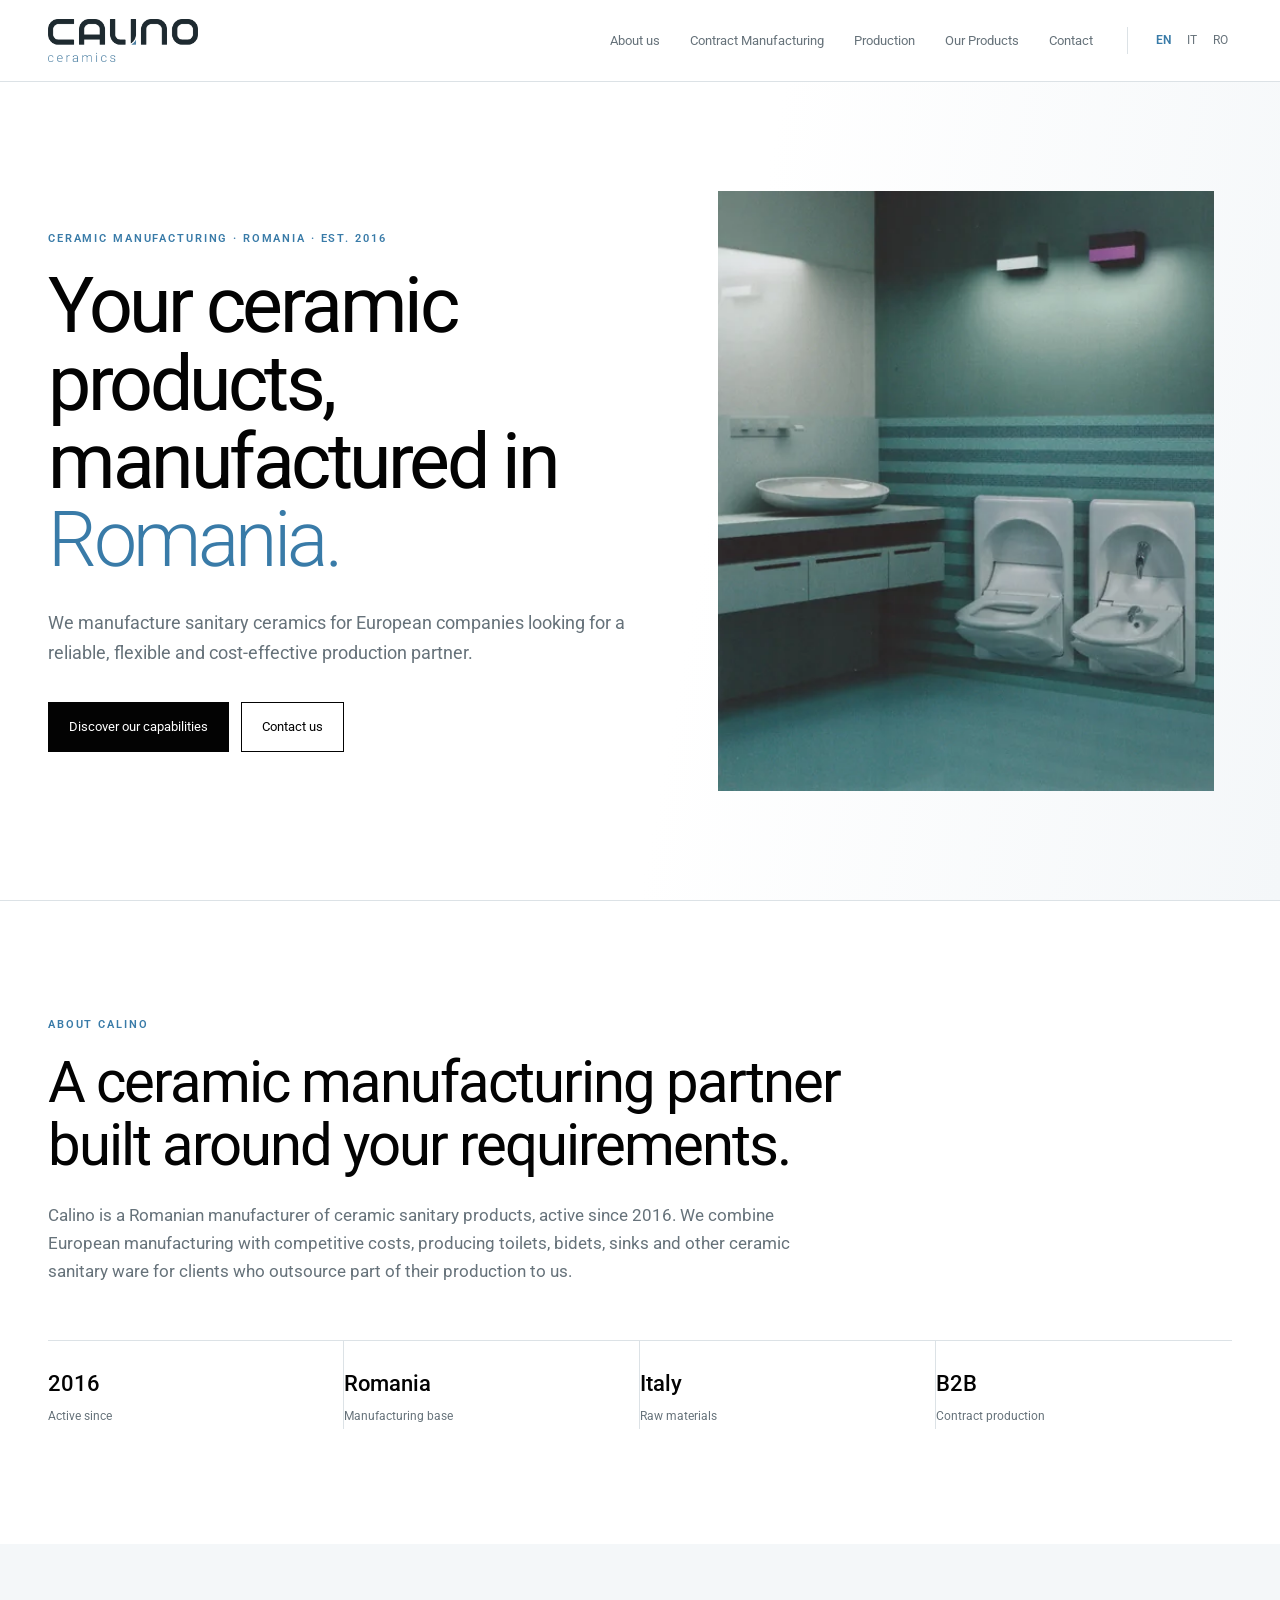
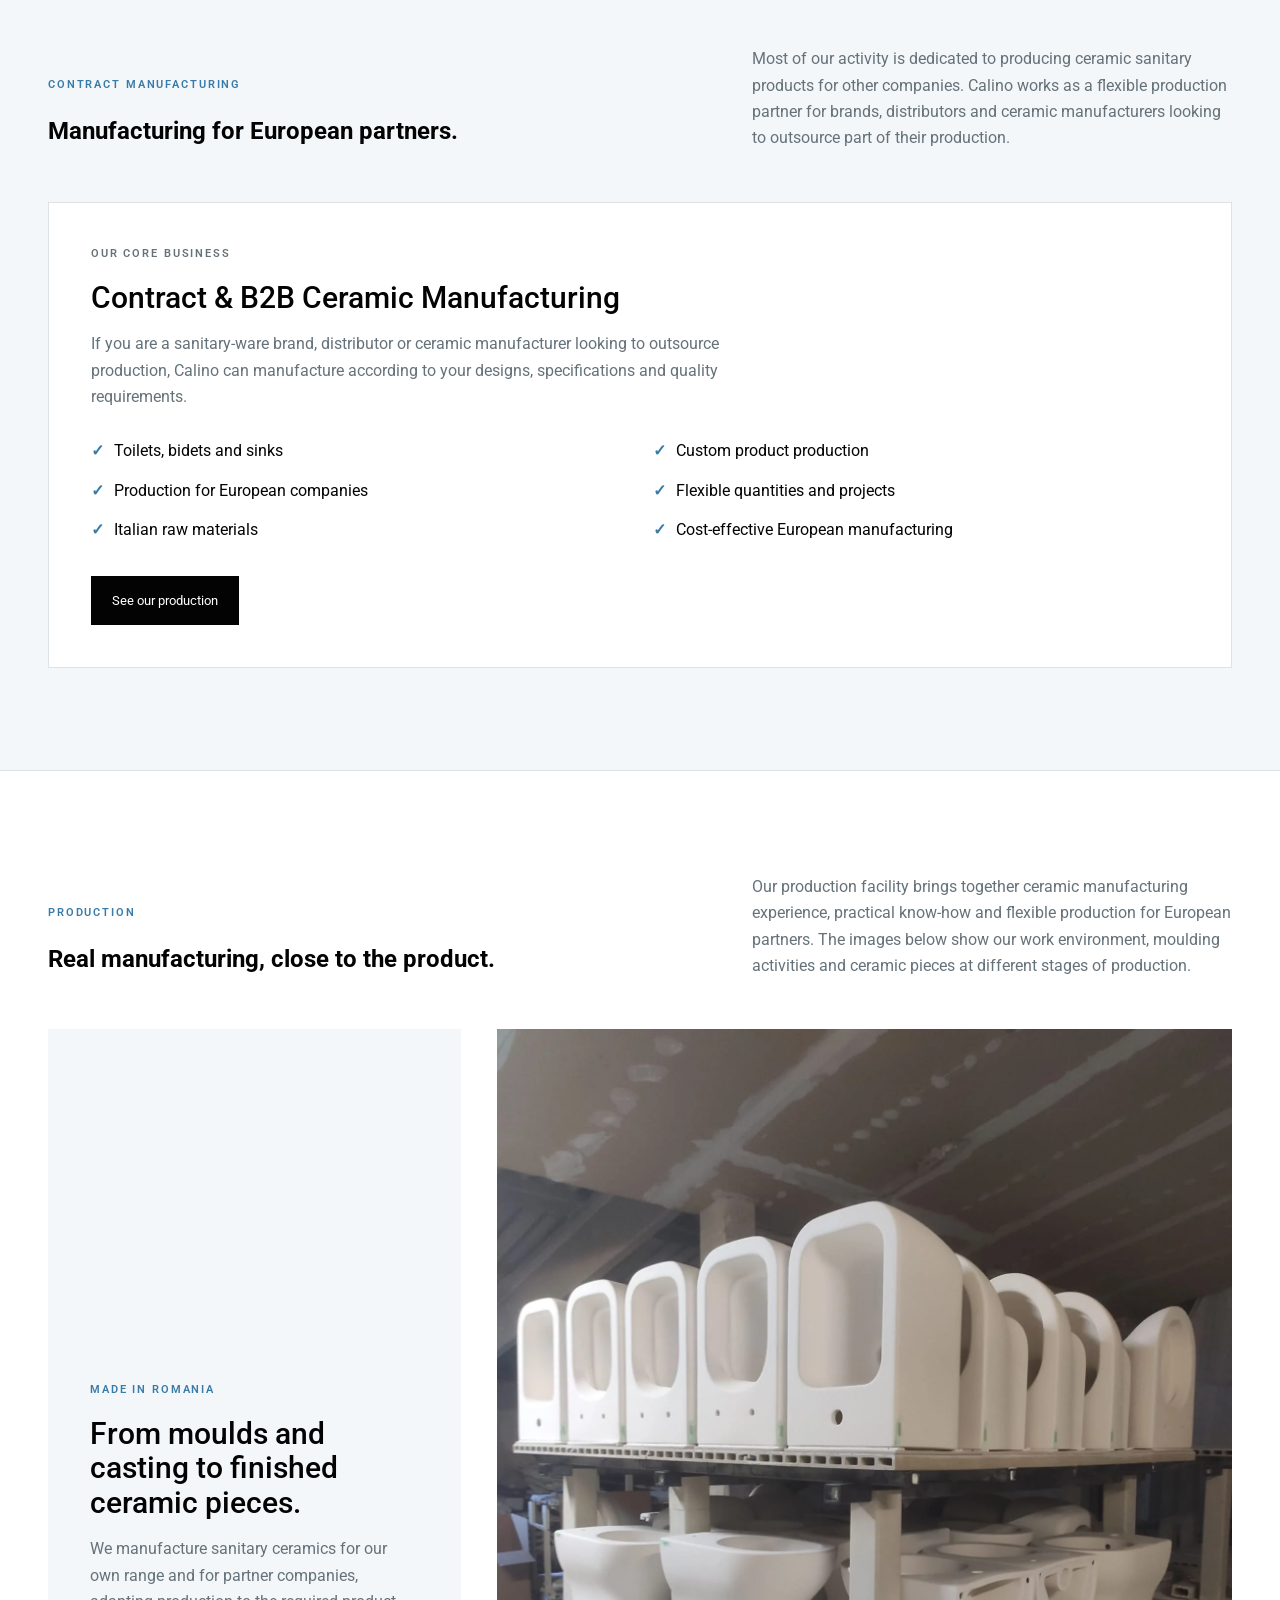
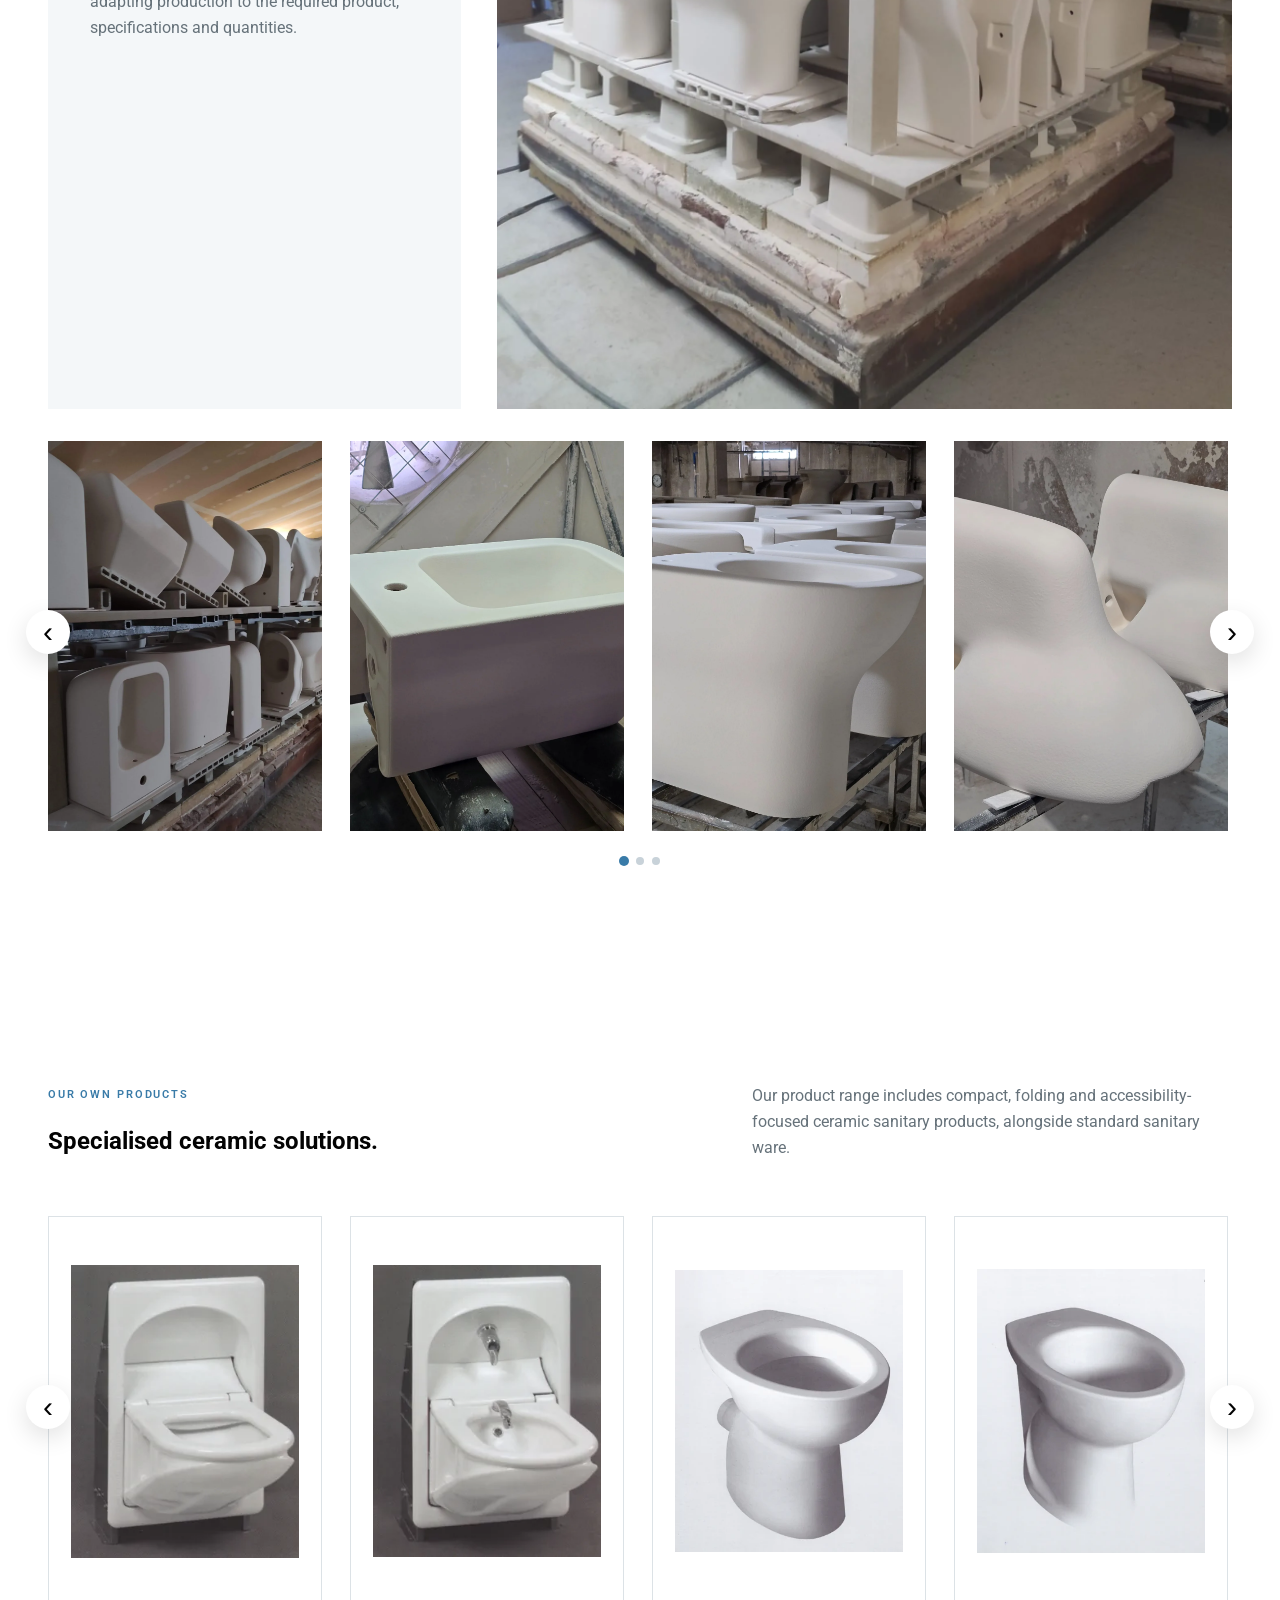
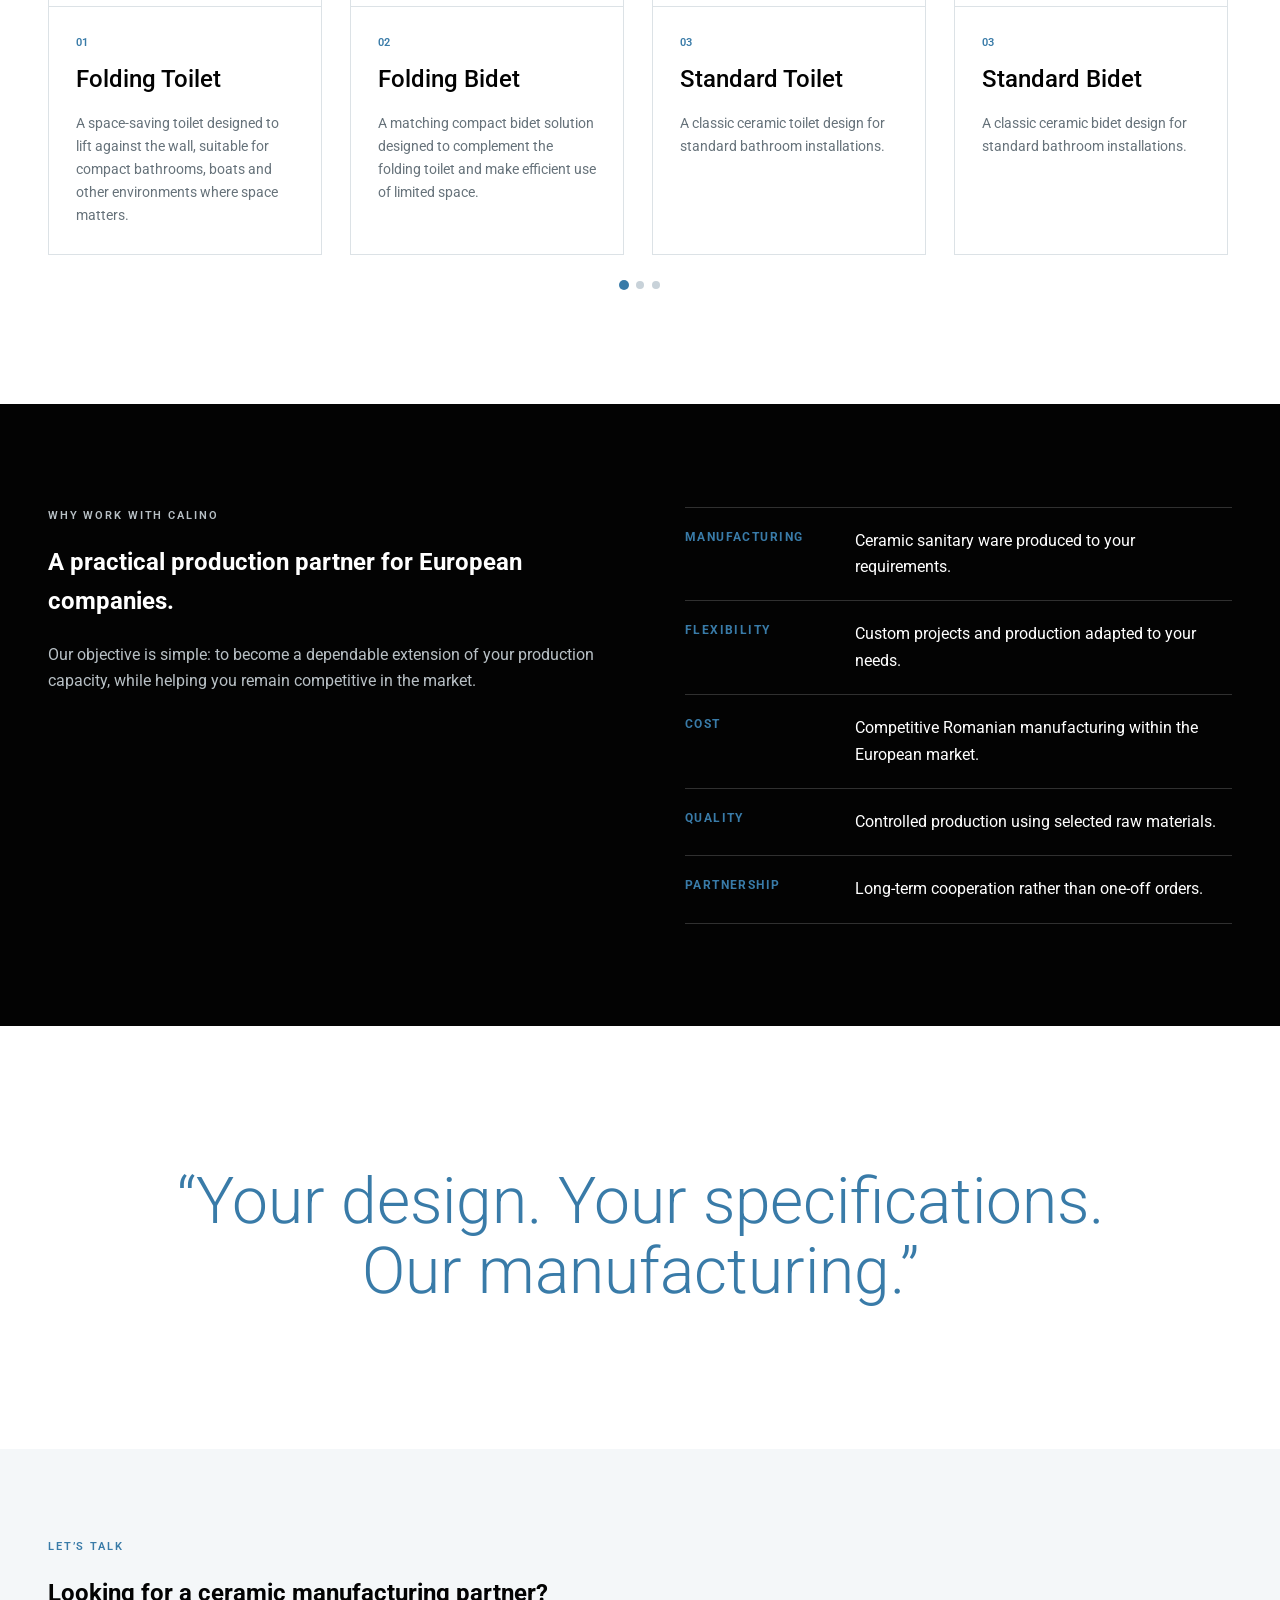
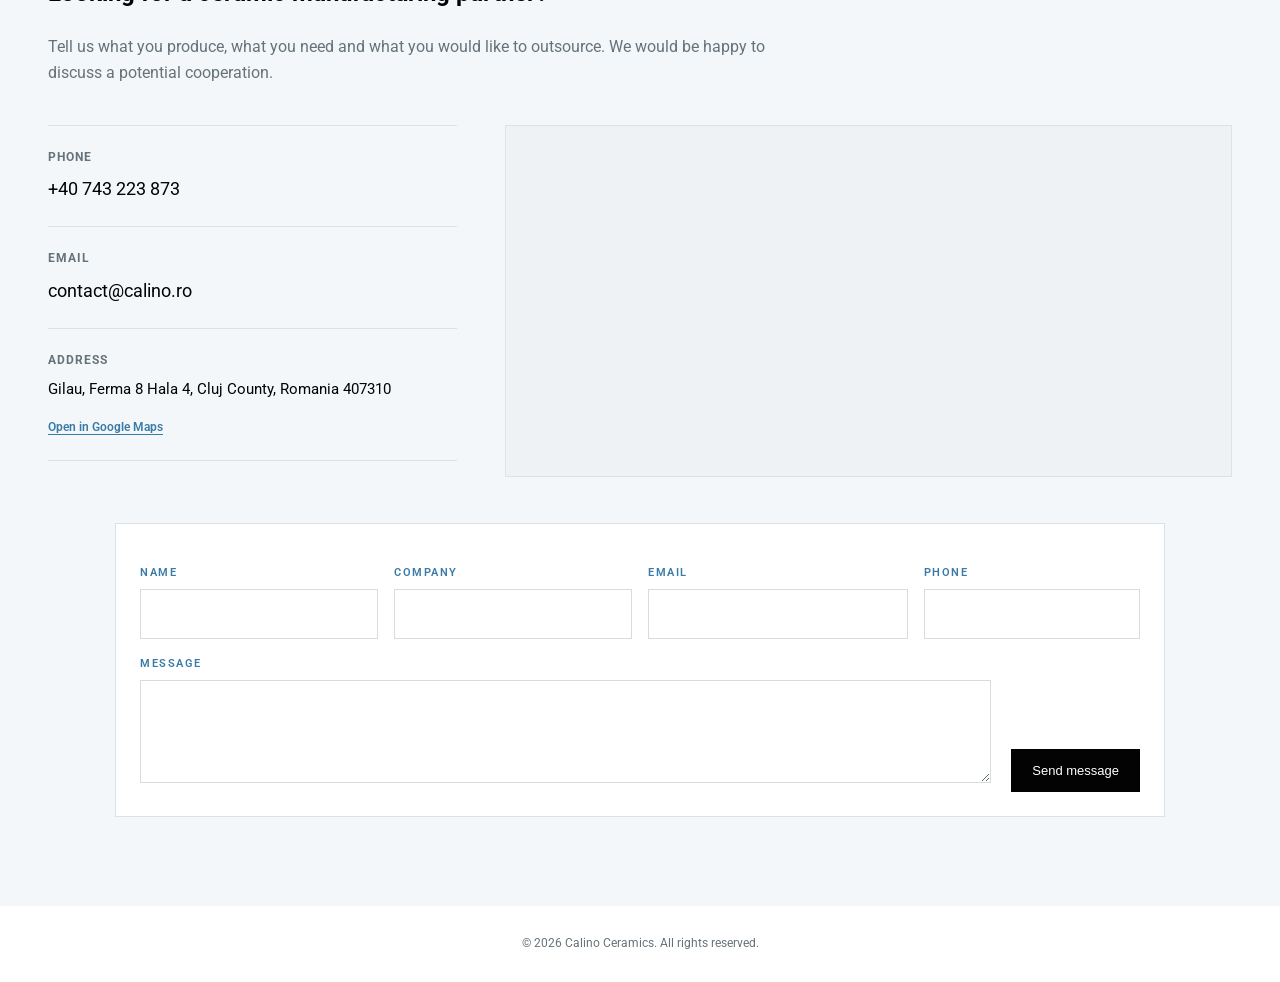
==== commit 57fdc5c2: "Add files via upload" ====
--- a/index.html
+++ b/index.html
@@ -22,7 +22,7 @@
 <section class="products" id="products"><div class="section-heading"><div><p class="eyebrow">OUR OWN PRODUCTS</p><h2>Specialised ceramic solutions.</h2></div><p>Our product range includes compact, folding and accessibility-focused ceramic sanitary products, alongside standard sanitary ware.</p></div><div class="product-carousel" data-carousel><button class="carousel-arrow prev" type="button" aria-label="Previous products">‹</button><div class="product-track"><article class="product-card"><div class="product-image"><img src="images/products/folding-toilet-open.webp" alt="Calino folding toilet in open position" loading="lazy"></div><div class="product-copy"><p class="number">01</p><h3>Folding Toilet</h3><p>A space-saving toilet designed to lift against the wall, suitable for compact bathrooms, boats and other environments where space matters.</p></div></article><article class="product-card"><div class="product-image"><img src="images/products/folding-bidet-open.webp" alt="Calino folding bidet in open position" loading="lazy"></div><div class="product-copy"><p class="number">02</p><h3>Folding Bidet</h3><p>A matching compact bidet solution designed to complement the folding toilet and make efficient use of limited space.</p></div></article><article class="product-card"><div class="product-image"><img src="images/products/standard-toilet.webp" alt="Calino standard ceramic toilet" loading="lazy"></div><div class="product-copy"><p class="number">03</p><h3>Standard Toilet</h3><p>A classic ceramic toilet design for standard bathroom installations.</p></div></article><article class="product-card"><div class="product-image"><img src="images/products/standard-bidet.webp" alt="Calino standard ceramic bidet" loading="lazy"></div><div class="product-copy"><p class="number">03</p><h3>Standard Bidet</h3><p>A classic ceramic bidet design for standard bathroom installations.</p></div></article><article class="product-card"><div class="product-image"><img src="images/products/accessible-toilet-1.webp" alt="Calino accessible ceramic toilet" loading="lazy"></div><div class="product-copy"><p class="number">03</p><h3>Accessible Toilet</h3><p>A ceramic toilet designed for accessibility-focused bathroom applications.</p></div></article><article class="product-card"><div class="product-image"><img src="images/products/accessible-washbasin.webp" alt="Calino ceramic washbasin" loading="lazy"></div><div class="product-copy"><p class="number">03</p><h3>Washbasin</h3><p>A ceramic washbasin designed for accessibility-focused bathroom applications.</p></div></article></div><button class="carousel-arrow next" type="button" aria-label="Next products">›</button><div class="carousel-dots" aria-label="Product carousel navigation"></div></div></section>
 <section class="capabilities"><div class="cap-grid"><div><p class="eyebrow">WHY WORK WITH CALINO</p><h2>A practical production partner for European companies.</h2><p>Our objective is simple: to become a dependable extension of your production capacity, while helping you remain competitive in the market.</p></div><div class="cap-list"><div><strong>MANUFACTURING</strong><span>Ceramic sanitary ware produced to your requirements.</span></div><div><strong>FLEXIBILITY</strong><span>Custom projects and production adapted to your needs.</span></div><div><strong>COST</strong><span>Competitive Romanian manufacturing within the European market.</span></div><div><strong>QUALITY</strong><span>Controlled production using selected raw materials.</span></div><div><strong>PARTNERSHIP</strong><span>Long-term cooperation rather than one-off orders.</span></div></div></div></section>
 <section class="statement"><p>“Your design. Your specifications. Our manufacturing.”</p></section>
-<section class="contact" id="contact"><div class="contact-intro"><p class="eyebrow">LET’S TALK</p><h2>Looking for a ceramic manufacturing partner?</h2><p>Tell us what you produce, what you need and what you would like to outsource. We would be happy to discuss a potential cooperation.</p><div class="contact-details"><div class="contact-item"><span>Phone</span><a href="tel:+40743223873">+40 743 223 873</a></div><div class="contact-item"><span>Email</span><a href="mailto:contact@calino.ro">contact@calino.ro</a></div><div class="location-item"><div class="location-copy"><span>Address:</span><p class="contact-address">Gilau, Ferma 8 Hala 4, Cluj County, Romania 407310</p><a class="map-link" href="https://www.google.com/maps/search/?api=1&query=Gilau%2C+Ferma+8+Hala+4%2C+Cluj%2C+Romania+407310" target="_blank" rel="noopener">Open in Google Maps</a></div><div class="map-embed"><iframe src="https://www.google.com/maps?q=Gilau%2C+Ferma+8+Hala+4%2C+Cluj%2C+Romania+407310&output=embed" title="Google map showing Calino Ceramics location in Gilau, Cluj County" loading="lazy" referrerpolicy="no-referrer-when-downgrade" allowfullscreen></iframe></div></div></div></div><form class="contact-form" action="https://formspree.io/f/xrpgover" method="POST"><input type="hidden" name="_subject" value="New enquiry from calino.ro"><div class="form-row"><div class="form-field"><label for="name">Name</label><input id="name" name="name" type="text" autocomplete="name" required></div><div class="form-field"><label for="company">Company</label><input id="company" name="company" type="text" autocomplete="organization"></div><div class="form-field"><label for="email">Email</label><input id="email" name="email" type="email" autocomplete="email" required></div><div class="form-field"><label for="phone">Phone</label><input id="phone" name="phone" type="tel" autocomplete="tel"></div></div><div class="message-row"><div class="form-field"><label for="message">Message</label><textarea id="message" name="message" rows="3" required></textarea></div><button class="button dark" type="submit">Send message</button></div><div class="form-hp" aria-hidden="true"><label for="website">Website</label><input id="website" name="website" type="text" tabindex="-1" autocomplete="off"></div></form></section>
+<section class="contact" id="contact"><div class="contact-intro"><p class="eyebrow">LET’S TALK</p><h2>Looking for a ceramic manufacturing partner?</h2><p>Tell us what you produce, what you need and what you would like to outsource. We would be happy to discuss a potential cooperation.</p></div><div class="contact-main"><div class="contact-info-block"><div class="contact-item"><span>Phone</span><a href="tel:+40743223873">+40 743 223 873</a></div><div class="contact-item"><span>Email</span><a href="mailto:contact@calino.ro">contact@calino.ro</a></div><div class="contact-item"><span>Address</span><p class="contact-address">Gilau, Ferma 8 Hala 4, Cluj County, Romania 407310</p><a class="map-link" href="https://www.google.com/maps/search/?api=1&query=Gilau%2C+Ferma+8+Hala+4%2C+Cluj%2C+Romania+407310" target="_blank" rel="noopener">Open in Google Maps</a></div></div><div class="contact-map-block"><div class="map-embed"><iframe src="https://www.google.com/maps?q=Gilau%2C+Ferma+8+Hala+4%2C+Cluj%2C+Romania+407310&output=embed" title="Google map showing Calino Ceramics location in Gilau, Cluj County" loading="lazy" referrerpolicy="no-referrer-when-downgrade" allowfullscreen></iframe></div></div></div><form class="contact-form" action="https://formspree.io/f/xrpgover" method="POST"><input type="hidden" name="_subject" value="New enquiry from calino.ro"><div class="form-row"><div class="form-field"><label for="name">Name</label><input id="name" name="name" type="text" autocomplete="name" required></div><div class="form-field"><label for="company">Company</label><input id="company" name="company" type="text" autocomplete="organization"></div><div class="form-field"><label for="email">Email</label><input id="email" name="email" type="email" autocomplete="email" required></div><div class="form-field"><label for="phone">Phone</label><input id="phone" name="phone" type="tel" autocomplete="tel"></div></div><div class="message-row"><div class="form-field"><label for="message">Message</label><textarea id="message" name="message" rows="3" required></textarea></div><button class="button dark" type="submit">Send message</button></div><div class="form-hp" aria-hidden="true"><label for="website">Website</label><input id="website" name="website" type="text" tabindex="-1" autocomplete="off"></div></form></section>
 </main><footer><p>© 2026 Calino Ceramics. All rights reserved.</p></footer>
 <script>
 (function(){
--- a/style.css
+++ b/style.css
@@ -192,3 +192,27 @@
 .production-carousel .carousel-arrow{top:195px}
 @media(max-width:1199px){.production-card{flex-basis:calc((100% - 56px)/3)}.production-carousel .carousel-arrow.prev{left:-16px}.production-carousel .carousel-arrow.next{right:-16px}}
 @media(max-width:759px){.production-track{gap:18px}.production-card{flex-basis:100%}.production-card img{height:360px}.production-carousel .carousel-arrow{top:180px;width:40px;height:40px}.production-carousel .carousel-arrow.prev{left:8px}.production-carousel .carousel-arrow.next{right:8px}}
+
+
+/* v20: simplified contact layout — details left, map right, form below */
+.contact-intro{max-width:820px;margin-bottom:38px}
+.contact-main{display:grid;grid-template-columns:minmax(280px,.72fr) minmax(480px,1.28fr);gap:48px;align-items:stretch;margin-bottom:46px}
+.contact-info-block{border-top:1px solid var(--line)}
+.contact-info-block .contact-item{padding:22px 0;border-bottom:1px solid var(--line);display:flex;flex-direction:column;gap:7px}
+.contact-info-block .contact-item span{font-size:12px;font-weight:700;letter-spacing:.08em;text-transform:uppercase;color:var(--muted)}
+.contact-info-block .contact-item a:not(.map-link){font-size:18px;color:var(--black);text-decoration:none}
+.contact-info-block .contact-address{margin:0}
+.contact-map-block{min-width:0}
+.contact-map-block .map-embed{height:100%;min-height:350px;margin:0}
+.contact-map-block .map-embed iframe{height:100%;min-height:350px}
+.contact-form{max-width:1050px;margin:0 auto;padding-top:40px;border-top:1px solid var(--line)}
+@media(max-width:900px){
+  .contact-main{grid-template-columns:1fr;gap:30px;margin-bottom:38px}
+  .contact-map-block .map-embed,.contact-map-block .map-embed iframe{min-height:320px;height:320px}
+}
+@media(max-width:520px){
+  .contact-intro{margin-bottom:28px}
+  .contact-info-block .contact-item{padding:18px 0}
+  .contact-map-block .map-embed,.contact-map-block .map-embed iframe{min-height:280px;height:280px}
+  .contact-form{padding-top:30px}
+}
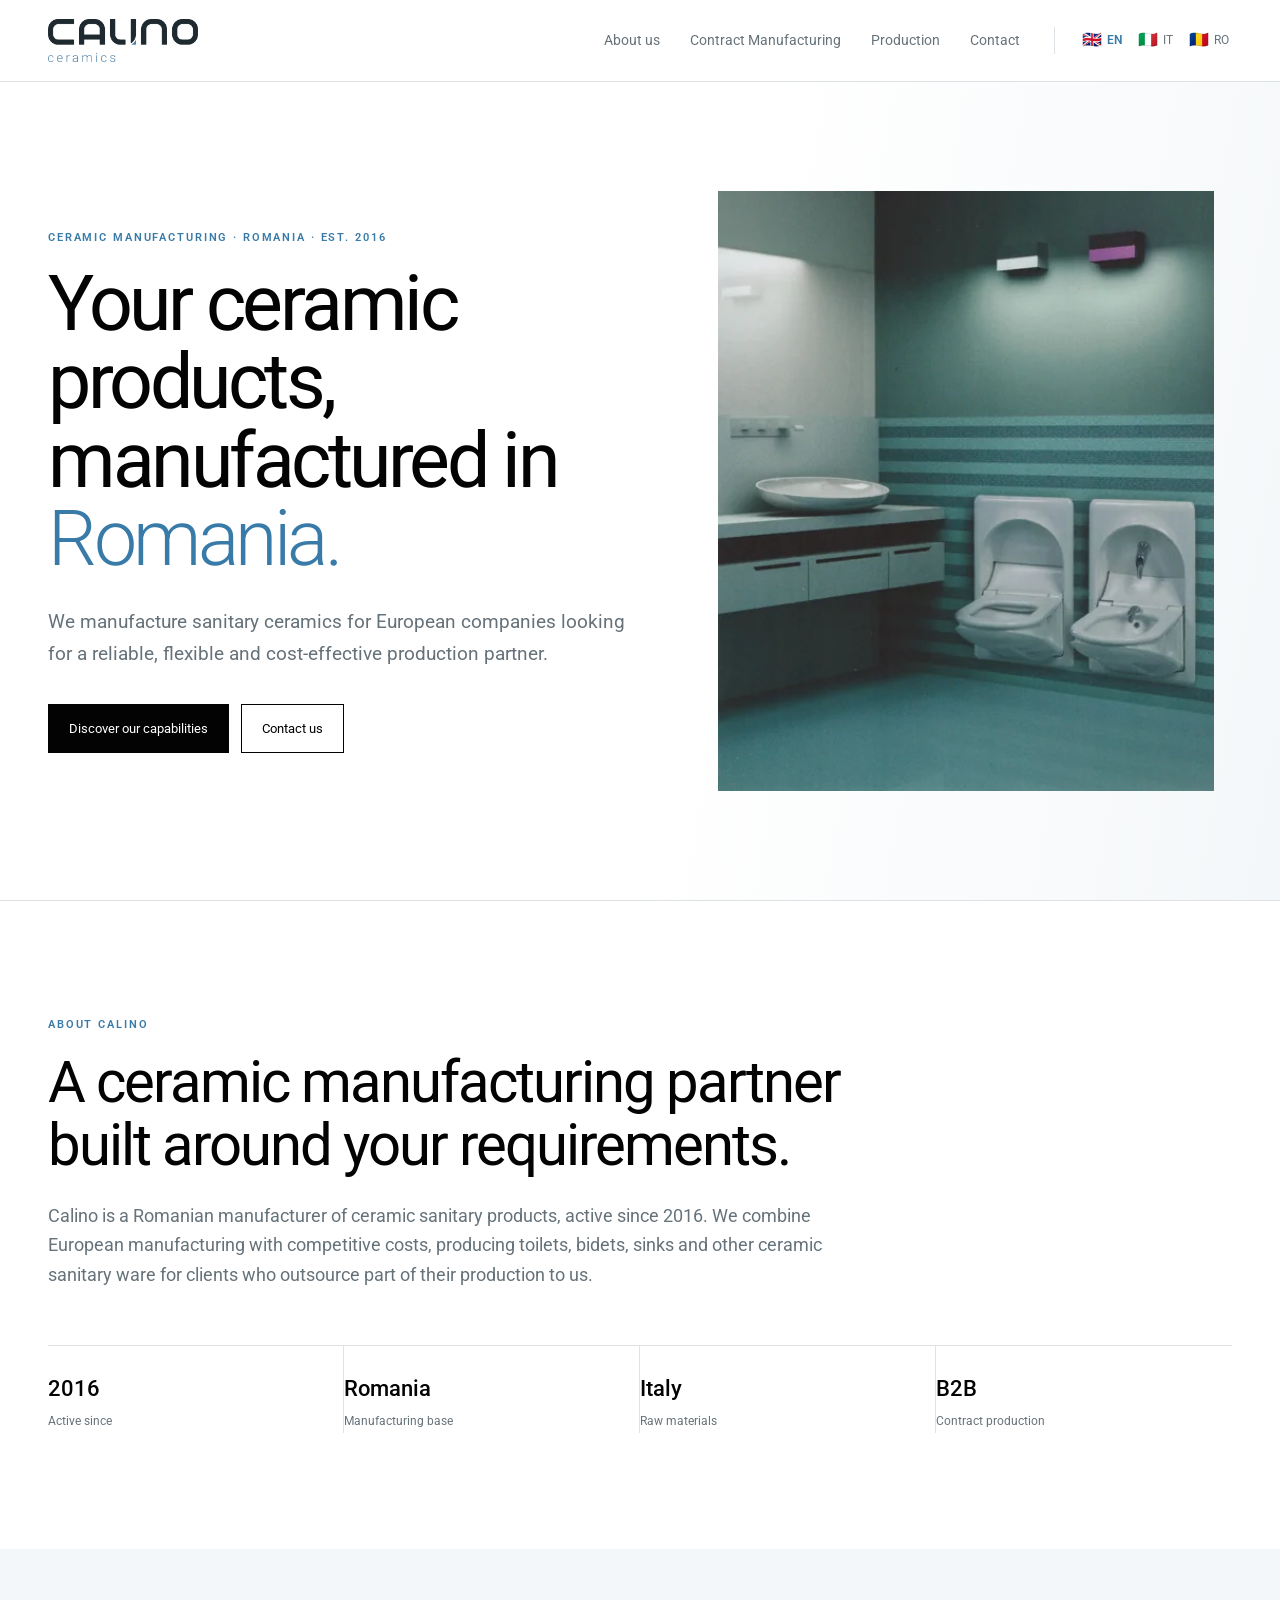
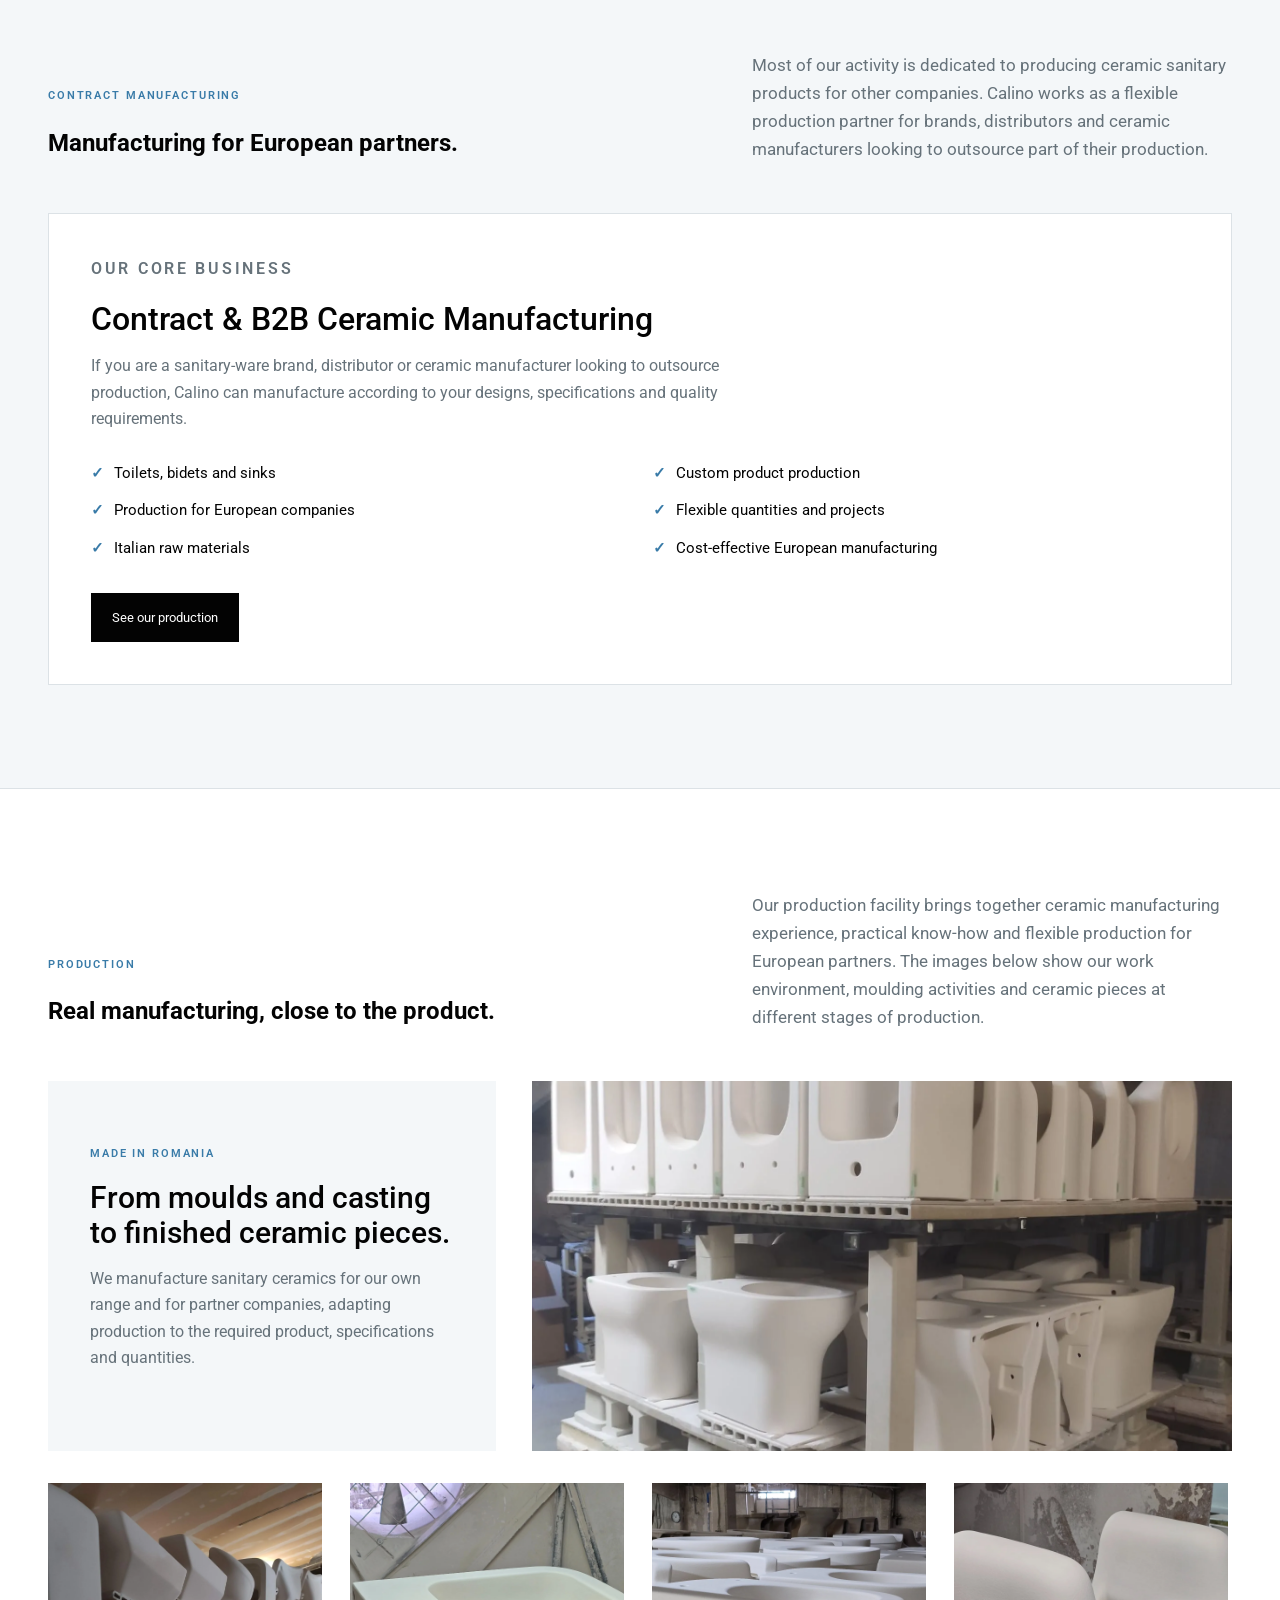
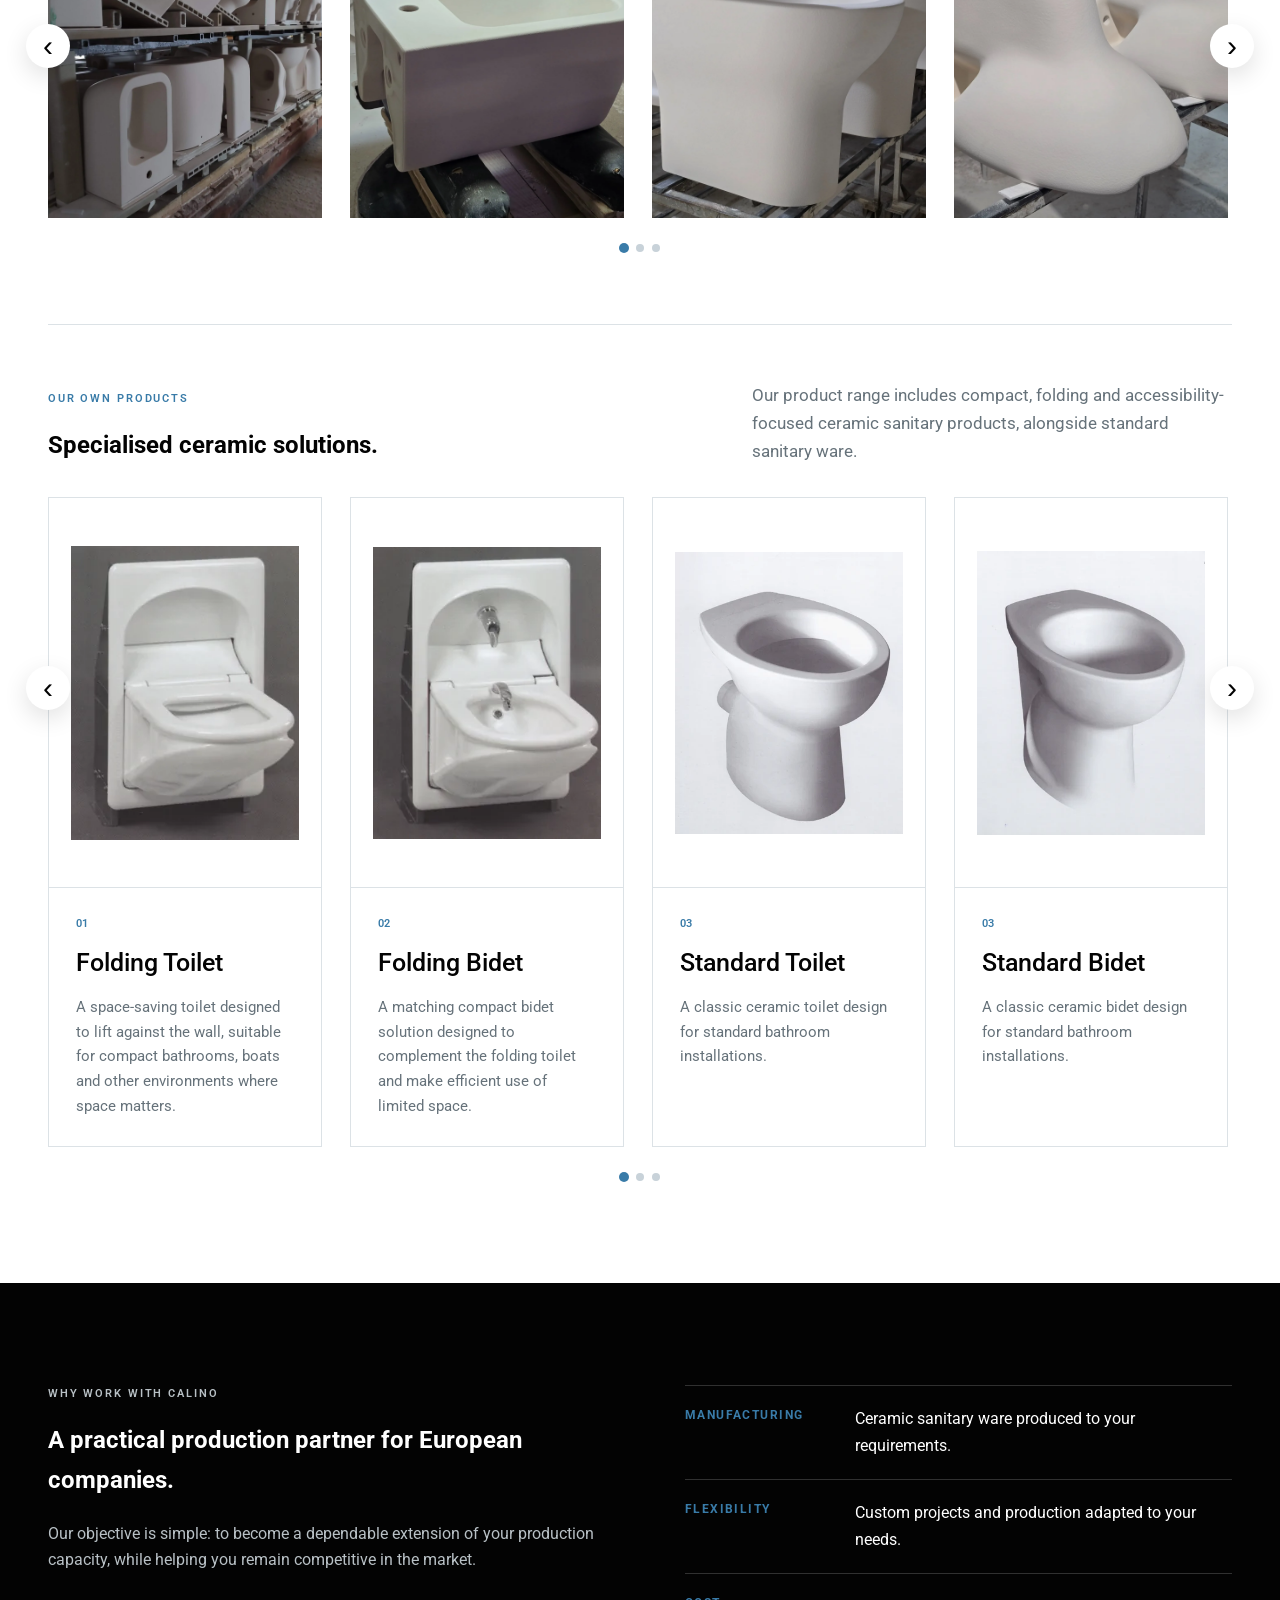
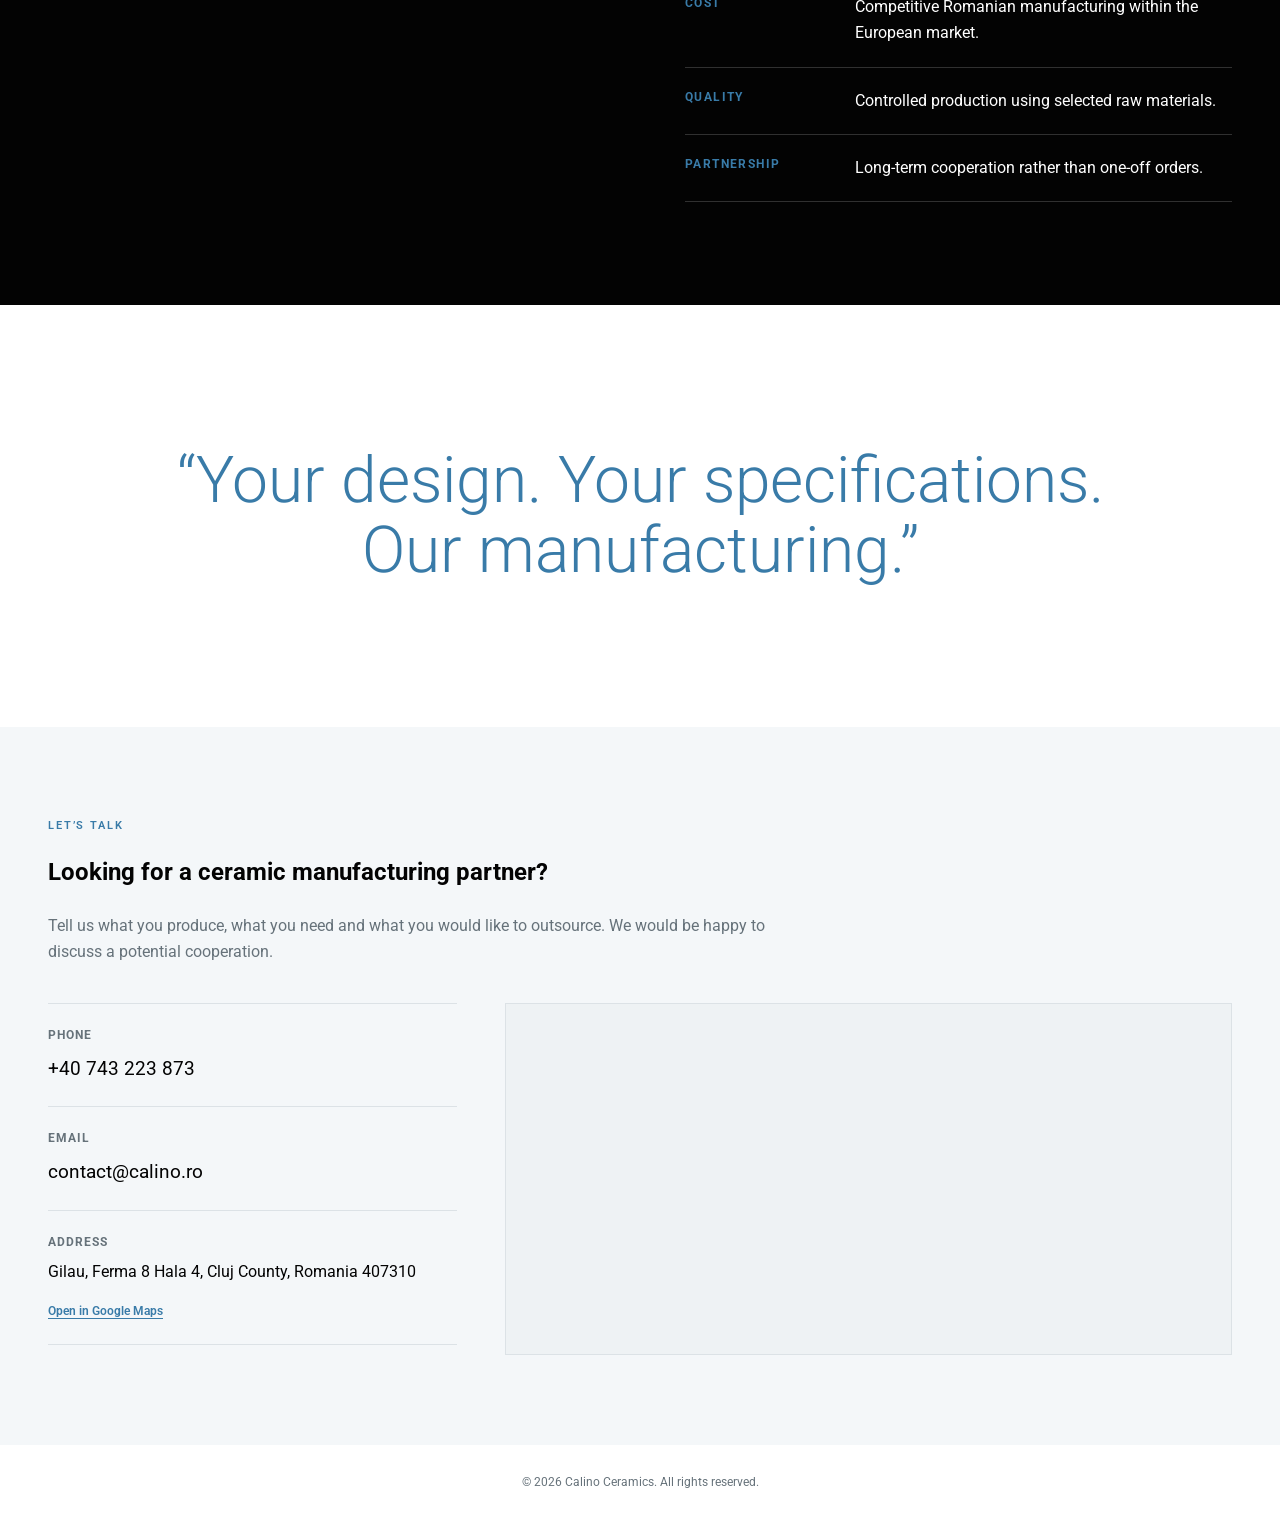
==== commit f598290e: "Add files via upload" ====
--- a/index.html
+++ b/index.html
@@ -1,28 +1,29 @@
 <!DOCTYPE html>
+
 <html lang="en">
 <head>
-<meta charset="UTF-8"><meta name="viewport" content="width=device-width, initial-scale=1.0">
-<meta name="description" content="Calino Ceramics is a Romanian manufacturer of sanitary ceramics, providing contract manufacturing and its own innovative compact sanitary products for European markets.">
-<meta name="theme-color" content="#030303">
-<link rel="icon" type="image/png" sizes="32x32" href="images/favicon-32.png">
-<link rel="icon" type="image/png" sizes="16x16" href="images/favicon-16.png">
-<link rel="apple-touch-icon" sizes="180x180" href="images/favicon-180.png">
-<link rel="stylesheet" href="style.css">
+<meta charset="utf-8"/><meta content="width=device-width, initial-scale=1.0" name="viewport"/>
+<meta content="Calino Ceramics is a Romanian manufacturer of sanitary ceramics, providing contract manufacturing and its own innovative compact sanitary products for European markets." name="description"/>
+<meta content="#030303" name="theme-color"/>
+<link href="images/favicon-32.png" rel="icon" sizes="32x32" type="image/png"/>
+<link href="images/favicon-16.png" rel="icon" sizes="16x16" type="image/png"/>
+<link href="images/favicon-180.png" rel="apple-touch-icon" sizes="180x180"/>
+<link href="style.css" rel="stylesheet"/>
 <title>Calino Ceramics | Ceramic Manufacturing Partner</title>
 </head>
 <body>
-<header class="nav"><a class="brand" href="./#top" aria-label="Calino Ceramics"><img src="images/calino-logo.png" alt="Calino ceramics"></a>
-<div class="nav-right"><nav><a href="./#about">About us</a><a href="./#manufacturing">Contract Manufacturing</a><a href="./#production">Production</a><a href="./#products">Our Products</a><a href="./#contact">Contact</a></nav>
-<div class="langs"><a href="./" class="active">EN</a><a href="it/">IT</a><a href="ro/">RO</a></div></div></header>
+<header class="nav"><a aria-label="Calino Ceramics" class="brand" href="./#top"><img alt="Calino ceramics" src="images/calino-logo.png"/></a>
+<div class="nav-right"><nav><a href="./#about">About us</a><a href="./#manufacturing">Contract Manufacturing</a><a href="./#production">Production</a><a href="./#contact">Contact</a></nav>
+<div class="langs"><a class="active" href="./"><span aria-hidden="true" class="flag">🇬🇧</span><span class="lang-code">EN</span></a><a href="it/"><span aria-hidden="true" class="flag">🇮🇹</span><span class="lang-code">IT</span></a><a href="ro/"><span aria-hidden="true" class="flag">🇷🇴</span><span class="lang-code">RO</span></a></div></div></header>
 <main id="top">
-<section class="hero"><div class="hero-copy"><p class="eyebrow">CERAMIC MANUFACTURING · ROMANIA · EST. 2016</p><h1>Your ceramic products, manufactured in <em>Romania.</em></h1><p class="lead">We manufacture sanitary ceramics for European companies looking for a reliable, flexible and cost-effective production partner.</p><div class="buttons"><a class="button dark" href="#manufacturing">Discover our capabilities</a><a class="button light" href="#contact">Contact us</a></div></div><div class="hero-image"><img class="hero-photo" src="images/products/standard-line-promo-open.webp" alt="Calino folding toilet and bidet in an interior setting" loading="eager"></div></section>
+<section class="hero"><div class="hero-copy"><p class="eyebrow">CERAMIC MANUFACTURING · ROMANIA · EST. 2016</p><h1>Your ceramic products, manufactured in <em>Romania.</em></h1><p class="lead">We manufacture sanitary ceramics for European companies looking for a reliable, flexible and cost-effective production partner.</p><div class="buttons"><a class="button dark" href="#manufacturing">Discover our capabilities</a><a class="button light" href="#contact">Contact us</a></div></div><div class="hero-image"><img alt="Calino folding toilet and bidet in an interior setting" class="hero-photo" loading="eager" src="images/products/standard-line-promo-open.webp"/></div></section>
 <section class="section about" id="about"><p class="eyebrow">ABOUT CALINO</p><h2>A ceramic manufacturing partner built around your requirements.</h2><p class="section-intro">Calino is a Romanian manufacturer of ceramic sanitary products, active since 2016. We combine European manufacturing with competitive costs, producing toilets, bidets, sinks and other ceramic sanitary ware for clients who outsource part of their production to us.</p><div class="facts"><div><strong>2016</strong><span>Active since</span></div><div><strong>Romania</strong><span>Manufacturing base</span></div><div><strong>Italy</strong><span>Raw materials</span></div><div><strong>B2B</strong><span>Contract production</span></div></div></section>
 <section class="business" id="manufacturing"><div class="section-heading"><div><p class="eyebrow">CONTRACT MANUFACTURING</p><h2>Manufacturing for European partners.</h2></div><p>Most of our activity is dedicated to producing ceramic sanitary products for other companies. Calino works as a flexible production partner for brands, distributors and ceramic manufacturers looking to outsource part of their production.</p></div><div class="business-grid single-business"><article class="business-card primary"><p class="eyebrow">OUR CORE BUSINESS</p><h3>Contract &amp; B2B Ceramic Manufacturing</h3><p>If you are a sanitary-ware brand, distributor or ceramic manufacturer looking to outsource production, Calino can manufacture according to your designs, specifications and quality requirements.</p><ul><li>Toilets, bidets and sinks</li><li>Custom product production</li><li>Production for European companies</li><li>Flexible quantities and projects</li><li>Italian raw materials</li><li>Cost-effective European manufacturing</li></ul><div class="buttons"><a class="button dark" href="#production">See our production</a></div></article></div></section>
-<section class="production" id="production"><div class="section-heading"><div><p class="eyebrow">PRODUCTION</p><h2>Real manufacturing, close to the product.</h2></div><p>Our production facility brings together ceramic manufacturing experience, practical know-how and flexible production for European partners. The images below show our work environment, moulding activities and ceramic pieces at different stages of production.</p></div><div class="production-feature"><div class="production-feature-copy"><p class="eyebrow">MADE IN ROMANIA</p><h3>From moulds and casting to finished ceramic pieces.</h3><p>We manufacture sanitary ceramics for our own range and for partner companies, adapting production to the required product, specifications and quantities.</p></div><div class="production-feature-image"><img src="images/production/production-01.webp" alt="Calino ceramic sanitary products on the production line" loading="lazy"></div></div><div class="production-carousel" data-carousel="production"><button class="carousel-arrow prev" type="button" aria-label="Previous production images">‹</button><div class="production-track"><figure class="production-card"><img src="images/production/production-02.webp" alt="Calino ceramic sanitary products during production" loading="lazy"></figure><figure class="production-card"><img src="images/production/production-03.webp" alt="Calino ceramic washbasin during production" loading="lazy"></figure><figure class="production-card"><img src="images/production/production-04.webp" alt="Calino ceramic sanitary products on the production line" loading="lazy"></figure><figure class="production-card"><img src="images/production/production-05.webp" alt="Calino ceramic components in production" loading="lazy"></figure><figure class="production-card"><img src="images/production/production-06.webp" alt="Calino ceramic moulds and production area" loading="lazy"></figure><figure class="production-card"><img src="images/production/production-07.webp" alt="Calino ceramic sanitary products during production" loading="lazy"></figure></div><button class="carousel-arrow next" type="button" aria-label="Next production images">›</button><div class="carousel-dots" aria-label="Production carousel navigation"></div></div></section>
-<section class="products" id="products"><div class="section-heading"><div><p class="eyebrow">OUR OWN PRODUCTS</p><h2>Specialised ceramic solutions.</h2></div><p>Our product range includes compact, folding and accessibility-focused ceramic sanitary products, alongside standard sanitary ware.</p></div><div class="product-carousel" data-carousel><button class="carousel-arrow prev" type="button" aria-label="Previous products">‹</button><div class="product-track"><article class="product-card"><div class="product-image"><img src="images/products/folding-toilet-open.webp" alt="Calino folding toilet in open position" loading="lazy"></div><div class="product-copy"><p class="number">01</p><h3>Folding Toilet</h3><p>A space-saving toilet designed to lift against the wall, suitable for compact bathrooms, boats and other environments where space matters.</p></div></article><article class="product-card"><div class="product-image"><img src="images/products/folding-bidet-open.webp" alt="Calino folding bidet in open position" loading="lazy"></div><div class="product-copy"><p class="number">02</p><h3>Folding Bidet</h3><p>A matching compact bidet solution designed to complement the folding toilet and make efficient use of limited space.</p></div></article><article class="product-card"><div class="product-image"><img src="images/products/standard-toilet.webp" alt="Calino standard ceramic toilet" loading="lazy"></div><div class="product-copy"><p class="number">03</p><h3>Standard Toilet</h3><p>A classic ceramic toilet design for standard bathroom installations.</p></div></article><article class="product-card"><div class="product-image"><img src="images/products/standard-bidet.webp" alt="Calino standard ceramic bidet" loading="lazy"></div><div class="product-copy"><p class="number">03</p><h3>Standard Bidet</h3><p>A classic ceramic bidet design for standard bathroom installations.</p></div></article><article class="product-card"><div class="product-image"><img src="images/products/accessible-toilet-1.webp" alt="Calino accessible ceramic toilet" loading="lazy"></div><div class="product-copy"><p class="number">03</p><h3>Accessible Toilet</h3><p>A ceramic toilet designed for accessibility-focused bathroom applications.</p></div></article><article class="product-card"><div class="product-image"><img src="images/products/accessible-washbasin.webp" alt="Calino ceramic washbasin" loading="lazy"></div><div class="product-copy"><p class="number">03</p><h3>Washbasin</h3><p>A ceramic washbasin designed for accessibility-focused bathroom applications.</p></div></article></div><button class="carousel-arrow next" type="button" aria-label="Next products">›</button><div class="carousel-dots" aria-label="Product carousel navigation"></div></div></section>
+<section class="production" id="production"><div class="section-heading"><div><p class="eyebrow">PRODUCTION</p><h2>Real manufacturing, close to the product.</h2></div><p>Our production facility brings together ceramic manufacturing experience, practical know-how and flexible production for European partners. The images below show our work environment, moulding activities and ceramic pieces at different stages of production.</p></div><div class="production-feature"><div class="production-feature-copy"><p class="eyebrow">MADE IN ROMANIA</p><h3>From moulds and casting to finished ceramic pieces.</h3><p>We manufacture sanitary ceramics for our own range and for partner companies, adapting production to the required product, specifications and quantities.</p></div><div class="production-feature-image"><img alt="Calino ceramic sanitary products on the production line" loading="lazy" src="images/production/production-01.webp"/></div></div><div class="production-carousel" data-carousel="production"><button aria-label="Previous production images" class="carousel-arrow prev" type="button">‹</button><div class="production-track"><figure class="production-card"><img alt="Calino ceramic sanitary products during production" loading="lazy" src="images/production/production-02.webp"/></figure><figure class="production-card"><img alt="Calino ceramic washbasin during production" loading="lazy" src="images/production/production-03.webp"/></figure><figure class="production-card"><img alt="Calino ceramic sanitary products on the production line" loading="lazy" src="images/production/production-04.webp"/></figure><figure class="production-card"><img alt="Calino ceramic components in production" loading="lazy" src="images/production/production-05.webp"/></figure><figure class="production-card"><img alt="Calino ceramic moulds and production area" loading="lazy" src="images/production/production-06.webp"/></figure><figure class="production-card"><img alt="Calino ceramic sanitary products during production" loading="lazy" src="images/production/production-07.webp"/></figure></div><button aria-label="Next production images" class="carousel-arrow next" type="button">›</button><div aria-label="Production carousel navigation" class="carousel-dots"></div></div><div class="production-products"><div class="section-heading"><div><p class="eyebrow">OUR OWN PRODUCTS</p><h2>Specialised ceramic solutions.</h2></div><p>Our product range includes compact, folding and accessibility-focused ceramic sanitary products, alongside standard sanitary ware.</p></div><div class="product-carousel" data-carousel=""><button aria-label="Previous products" class="carousel-arrow prev" type="button">‹</button><div class="product-track"><article class="product-card"><div class="product-image"><img alt="Calino folding toilet in open position" loading="lazy" src="images/products/folding-toilet-open.webp"/></div><div class="product-copy"><p class="number">01</p><h3>Folding Toilet</h3><p>A space-saving toilet designed to lift against the wall, suitable for compact bathrooms, boats and other environments where space matters.</p></div></article><article class="product-card"><div class="product-image"><img alt="Calino folding bidet in open position" loading="lazy" src="images/products/folding-bidet-open.webp"/></div><div class="product-copy"><p class="number">02</p><h3>Folding Bidet</h3><p>A matching compact bidet solution designed to complement the folding toilet and make efficient use of limited space.</p></div></article><article class="product-card"><div class="product-image"><img alt="Calino standard ceramic toilet" loading="lazy" src="images/products/standard-toilet.webp"/></div><div class="product-copy"><p class="number">03</p><h3>Standard Toilet</h3><p>A classic ceramic toilet design for standard bathroom installations.</p></div></article><article class="product-card"><div class="product-image"><img alt="Calino standard ceramic bidet" loading="lazy" src="images/products/standard-bidet.webp"/></div><div class="product-copy"><p class="number">03</p><h3>Standard Bidet</h3><p>A classic ceramic bidet design for standard bathroom installations.</p></div></article><article class="product-card"><div class="product-image"><img alt="Calino accessible ceramic toilet" loading="lazy" src="images/products/accessible-toilet-1.webp"/></div><div class="product-copy"><p class="number">03</p><h3>Accessible Toilet</h3><p>A ceramic toilet designed for accessibility-focused bathroom applications.</p></div></article><article class="product-card"><div class="product-image"><img alt="Calino ceramic washbasin" loading="lazy" src="images/products/accessible-washbasin.webp"/></div><div class="product-copy"><p class="number">03</p><h3>Washbasin</h3><p>A ceramic washbasin designed for accessibility-focused bathroom applications.</p></div></article></div><button aria-label="Next products" class="carousel-arrow next" type="button">›</button><div aria-label="Product carousel navigation" class="carousel-dots"></div></div></div></section>
+
 <section class="capabilities"><div class="cap-grid"><div><p class="eyebrow">WHY WORK WITH CALINO</p><h2>A practical production partner for European companies.</h2><p>Our objective is simple: to become a dependable extension of your production capacity, while helping you remain competitive in the market.</p></div><div class="cap-list"><div><strong>MANUFACTURING</strong><span>Ceramic sanitary ware produced to your requirements.</span></div><div><strong>FLEXIBILITY</strong><span>Custom projects and production adapted to your needs.</span></div><div><strong>COST</strong><span>Competitive Romanian manufacturing within the European market.</span></div><div><strong>QUALITY</strong><span>Controlled production using selected raw materials.</span></div><div><strong>PARTNERSHIP</strong><span>Long-term cooperation rather than one-off orders.</span></div></div></div></section>
 <section class="statement"><p>“Your design. Your specifications. Our manufacturing.”</p></section>
-<section class="contact" id="contact"><div class="contact-intro"><p class="eyebrow">LET’S TALK</p><h2>Looking for a ceramic manufacturing partner?</h2><p>Tell us what you produce, what you need and what you would like to outsource. We would be happy to discuss a potential cooperation.</p></div><div class="contact-main"><div class="contact-info-block"><div class="contact-item"><span>Phone</span><a href="tel:+40743223873">+40 743 223 873</a></div><div class="contact-item"><span>Email</span><a href="mailto:contact@calino.ro">contact@calino.ro</a></div><div class="contact-item"><span>Address</span><p class="contact-address">Gilau, Ferma 8 Hala 4, Cluj County, Romania 407310</p><a class="map-link" href="https://www.google.com/maps/search/?api=1&query=Gilau%2C+Ferma+8+Hala+4%2C+Cluj%2C+Romania+407310" target="_blank" rel="noopener">Open in Google Maps</a></div></div><div class="contact-map-block"><div class="map-embed"><iframe src="https://www.google.com/maps?q=Gilau%2C+Ferma+8+Hala+4%2C+Cluj%2C+Romania+407310&output=embed" title="Google map showing Calino Ceramics location in Gilau, Cluj County" loading="lazy" referrerpolicy="no-referrer-when-downgrade" allowfullscreen></iframe></div></div></div><form class="contact-form" action="https://formspree.io/f/xrpgover" method="POST"><input type="hidden" name="_subject" value="New enquiry from calino.ro"><div class="form-row"><div class="form-field"><label for="name">Name</label><input id="name" name="name" type="text" autocomplete="name" required></div><div class="form-field"><label for="company">Company</label><input id="company" name="company" type="text" autocomplete="organization"></div><div class="form-field"><label for="email">Email</label><input id="email" name="email" type="email" autocomplete="email" required></div><div class="form-field"><label for="phone">Phone</label><input id="phone" name="phone" type="tel" autocomplete="tel"></div></div><div class="message-row"><div class="form-field"><label for="message">Message</label><textarea id="message" name="message" rows="3" required></textarea></div><button class="button dark" type="submit">Send message</button></div><div class="form-hp" aria-hidden="true"><label for="website">Website</label><input id="website" name="website" type="text" tabindex="-1" autocomplete="off"></div></form></section>
+<section class="contact" id="contact"><div class="contact-intro"><p class="eyebrow">LET’S TALK</p><h2>Looking for a ceramic manufacturing partner?</h2><p>Tell us what you produce, what you need and what you would like to outsource. We would be happy to discuss a potential cooperation.</p></div><div class="contact-main"><div class="contact-info-block"><div class="contact-item"><span>Phone</span><a href="tel:+40743223873">+40 743 223 873</a></div><div class="contact-item"><span>Email</span><a href="mailto:contact@calino.ro">contact@calino.ro</a></div><div class="contact-item"><span>Address</span><p class="contact-address">Gilau, Ferma 8 Hala 4, Cluj County, Romania 407310</p><a class="map-link" href="https://www.google.com/maps/search/?api=1&amp;query=Gilau%2C+Ferma+8+Hala+4%2C+Cluj%2C+Romania+407310" rel="noopener" target="_blank">Open in Google Maps</a></div></div><div class="contact-map-block"><div class="map-embed"><iframe allowfullscreen="" loading="lazy" referrerpolicy="no-referrer-when-downgrade" src="https://www.google.com/maps?q=Gilau%2C+Ferma+8+Hala+4%2C+Cluj%2C+Romania+407310&amp;output=embed" title="Google map showing Calino Ceramics location in Gilau, Cluj County"></iframe></div></div></div></section>
 </main><footer><p>© 2026 Calino Ceramics. All rights reserved.</p></footer>
 <script>
 (function(){
--- a/style.css
+++ b/style.css
@@ -216,3 +216,19 @@
   .contact-map-block .map-embed,.contact-map-block .map-embed iframe{min-height:280px;height:280px}
   .contact-form{padding-top:30px}
 }
+
+
+/* v21 refinements */
+nav{font-size:14px}.langs{gap:10px;font-size:13px}.langs a{display:inline-flex;align-items:center;gap:5px;padding:4px 3px}.flag{font-size:16px;line-height:1}.lang-code{font-size:12px}
+.lead{font-size:19px}.section-intro{font-size:18px}.section-heading>p{font-size:17px}.business-card p{font-size:16px}.business-card h3{font-size:32px}.business-card li{font-size:15px}.product-copy h3{font-size:25px}.product-copy p:last-child{font-size:15px}.contact-info-block .contact-item a:not(.map-link){font-size:19px}.contact-address{font-size:16px}
+.production-feature{grid-template-columns:minmax(280px,.78fr) minmax(0,1.22fr)}.production-feature-image{min-height:370px;max-height:370px}.production-feature-image img{min-height:370px;max-height:370px;object-position:center}
+.product-image{height:320px}.production-card img{height:335px}.production-carousel .carousel-arrow{top:167px}
+.contact-main{margin-bottom:0}
+.contact-form{display:none!important}
+@media(max-width:759px){.product-track .product-image{height:320px}.production-card img{height:320px}.production-carousel .carousel-arrow{top:160px}}
+@media(max-width:700px){.production-feature-image,.production-feature-image img{min-height:300px;max-height:300px}}
+
+/* v22: integrate Our Products into the Production section */
+.production-products{margin-top:72px;padding-top:56px;border-top:1px solid var(--line)}
+.production-products .section-heading{margin-bottom:28px}
+@media(max-width:759px){.production-products{margin-top:54px;padding-top:42px}}
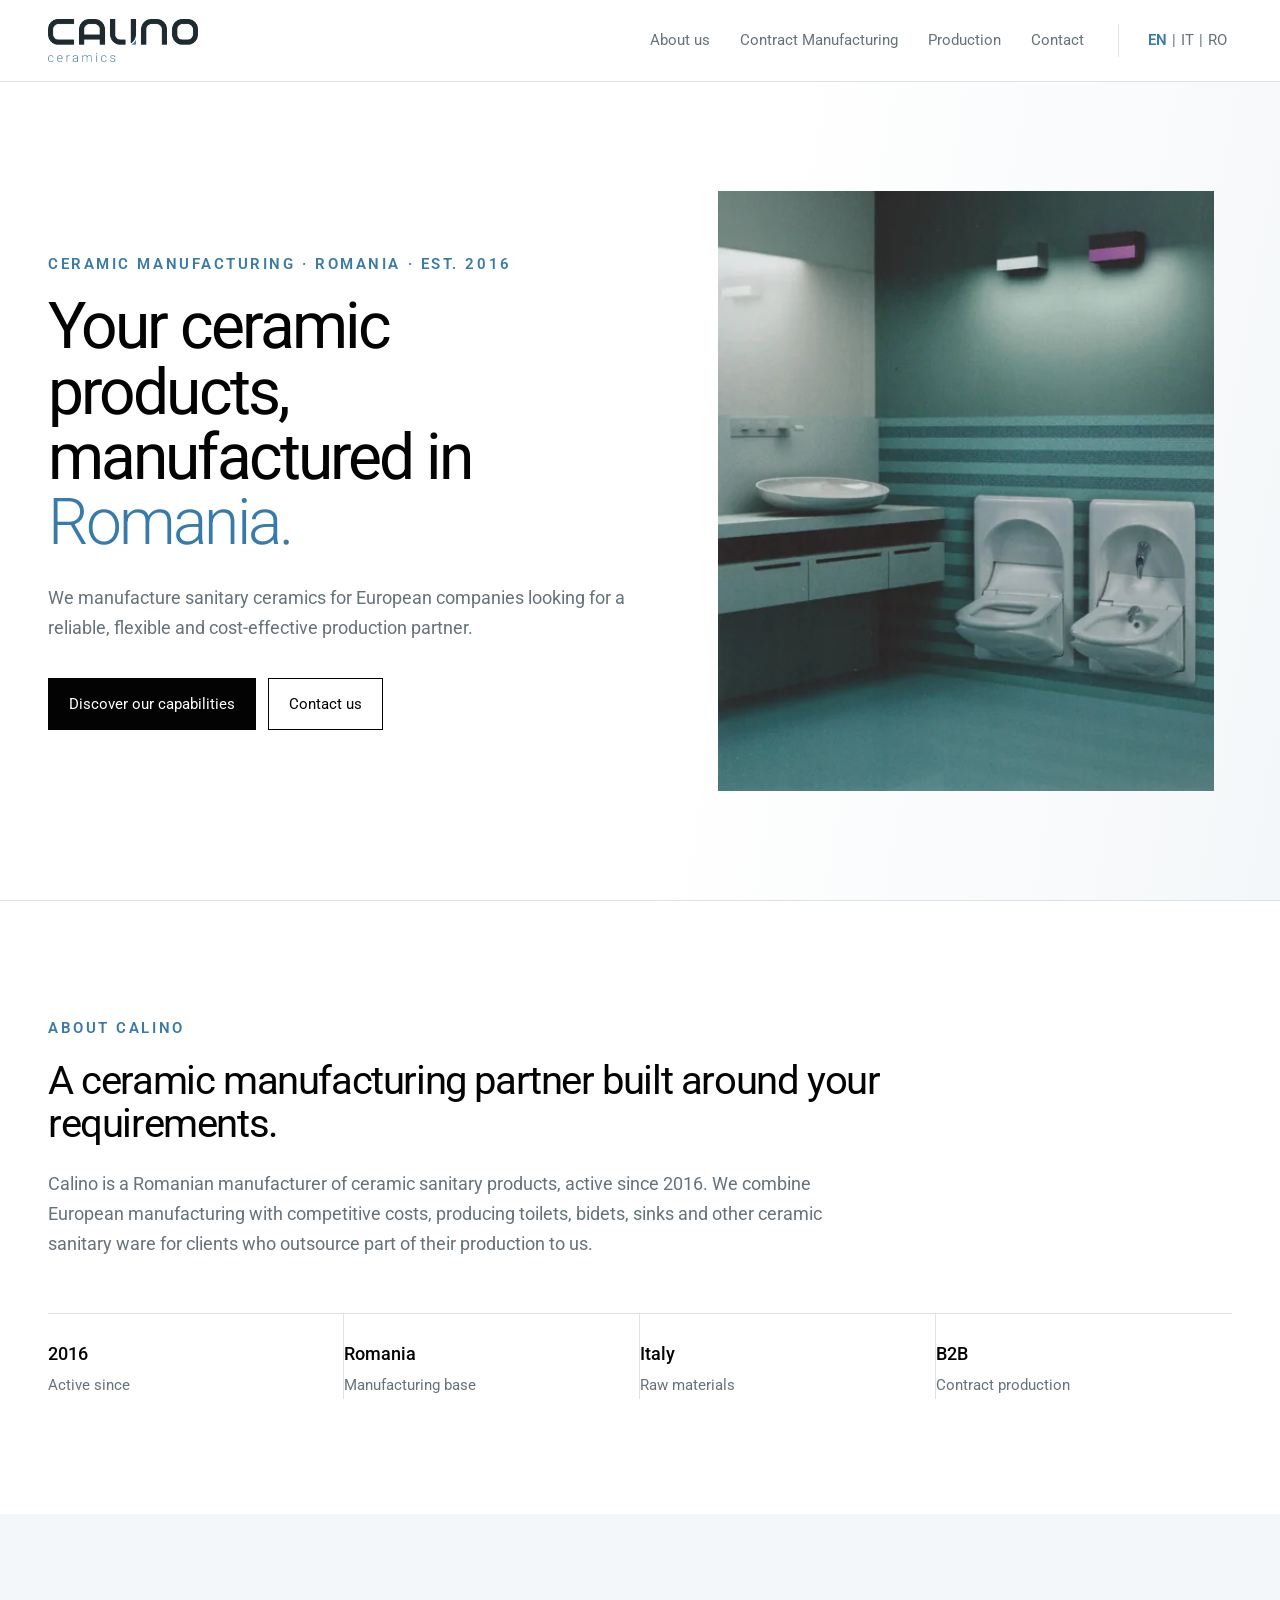
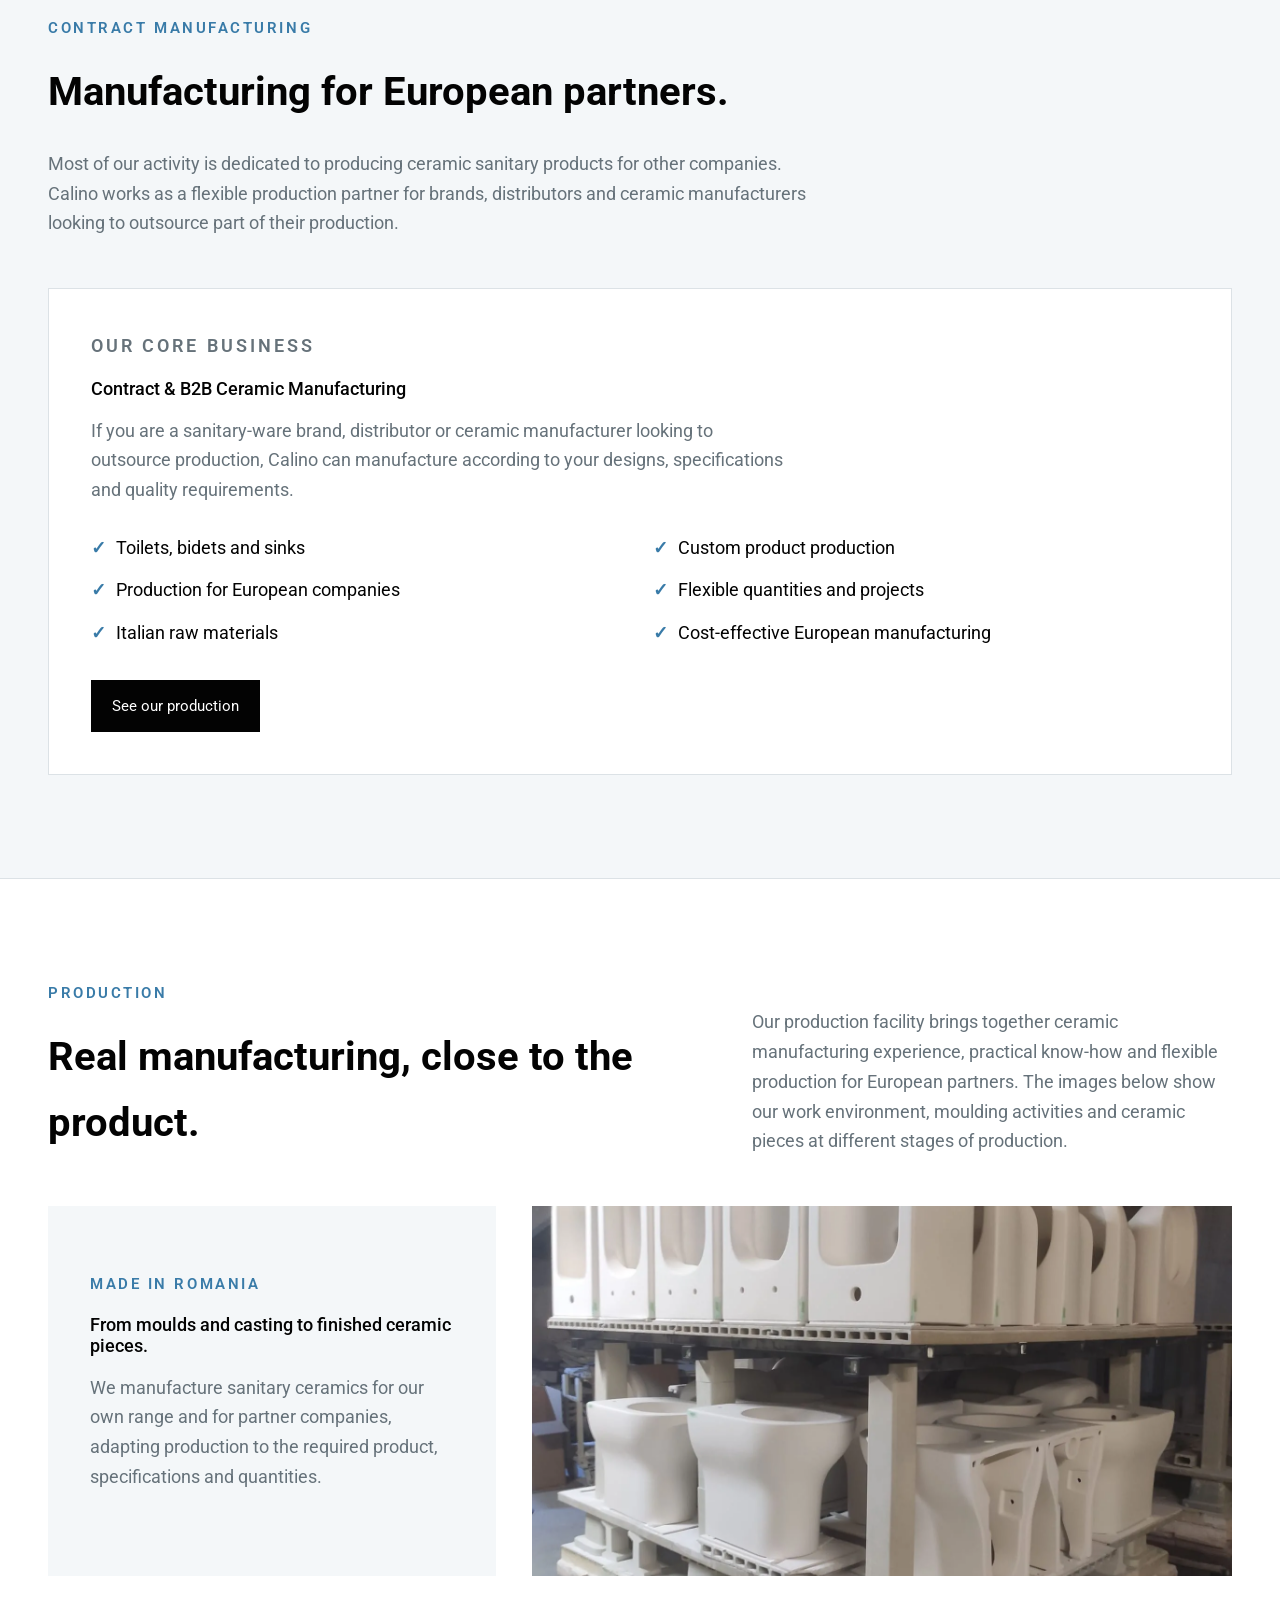
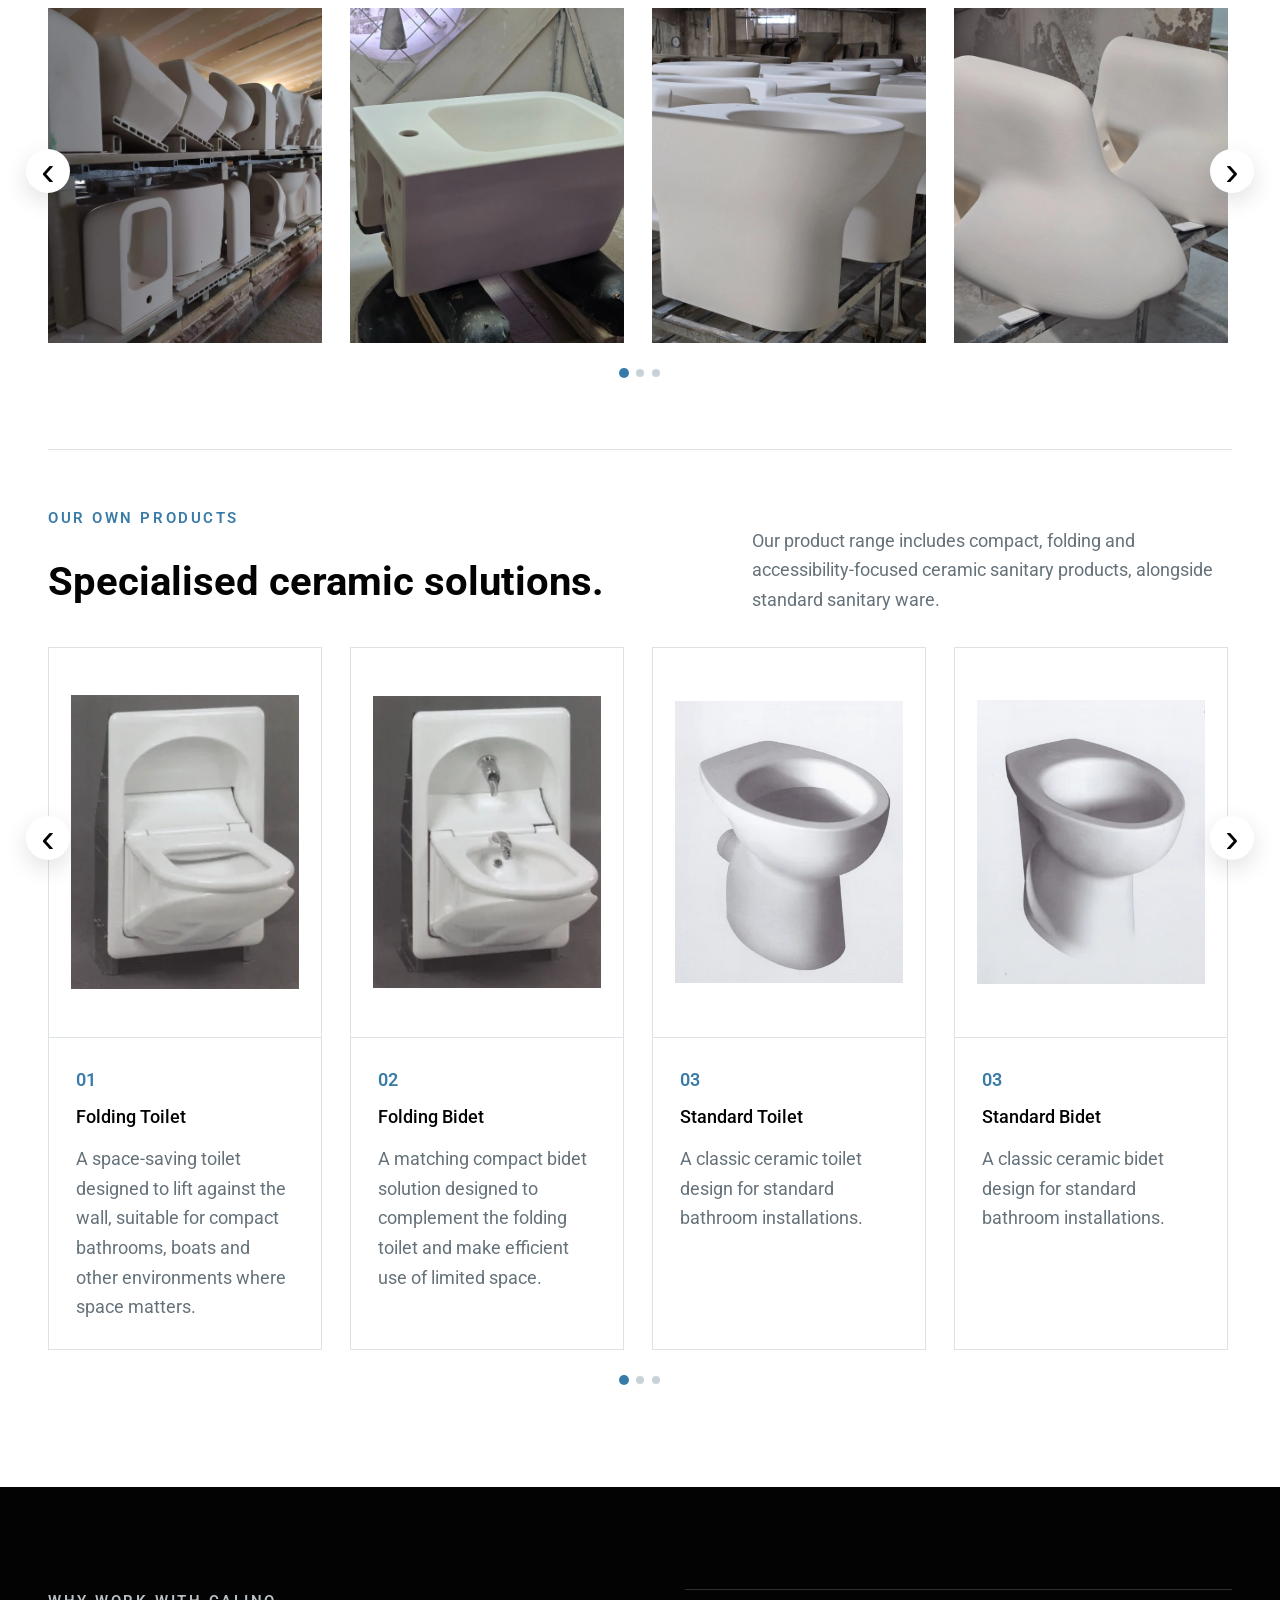
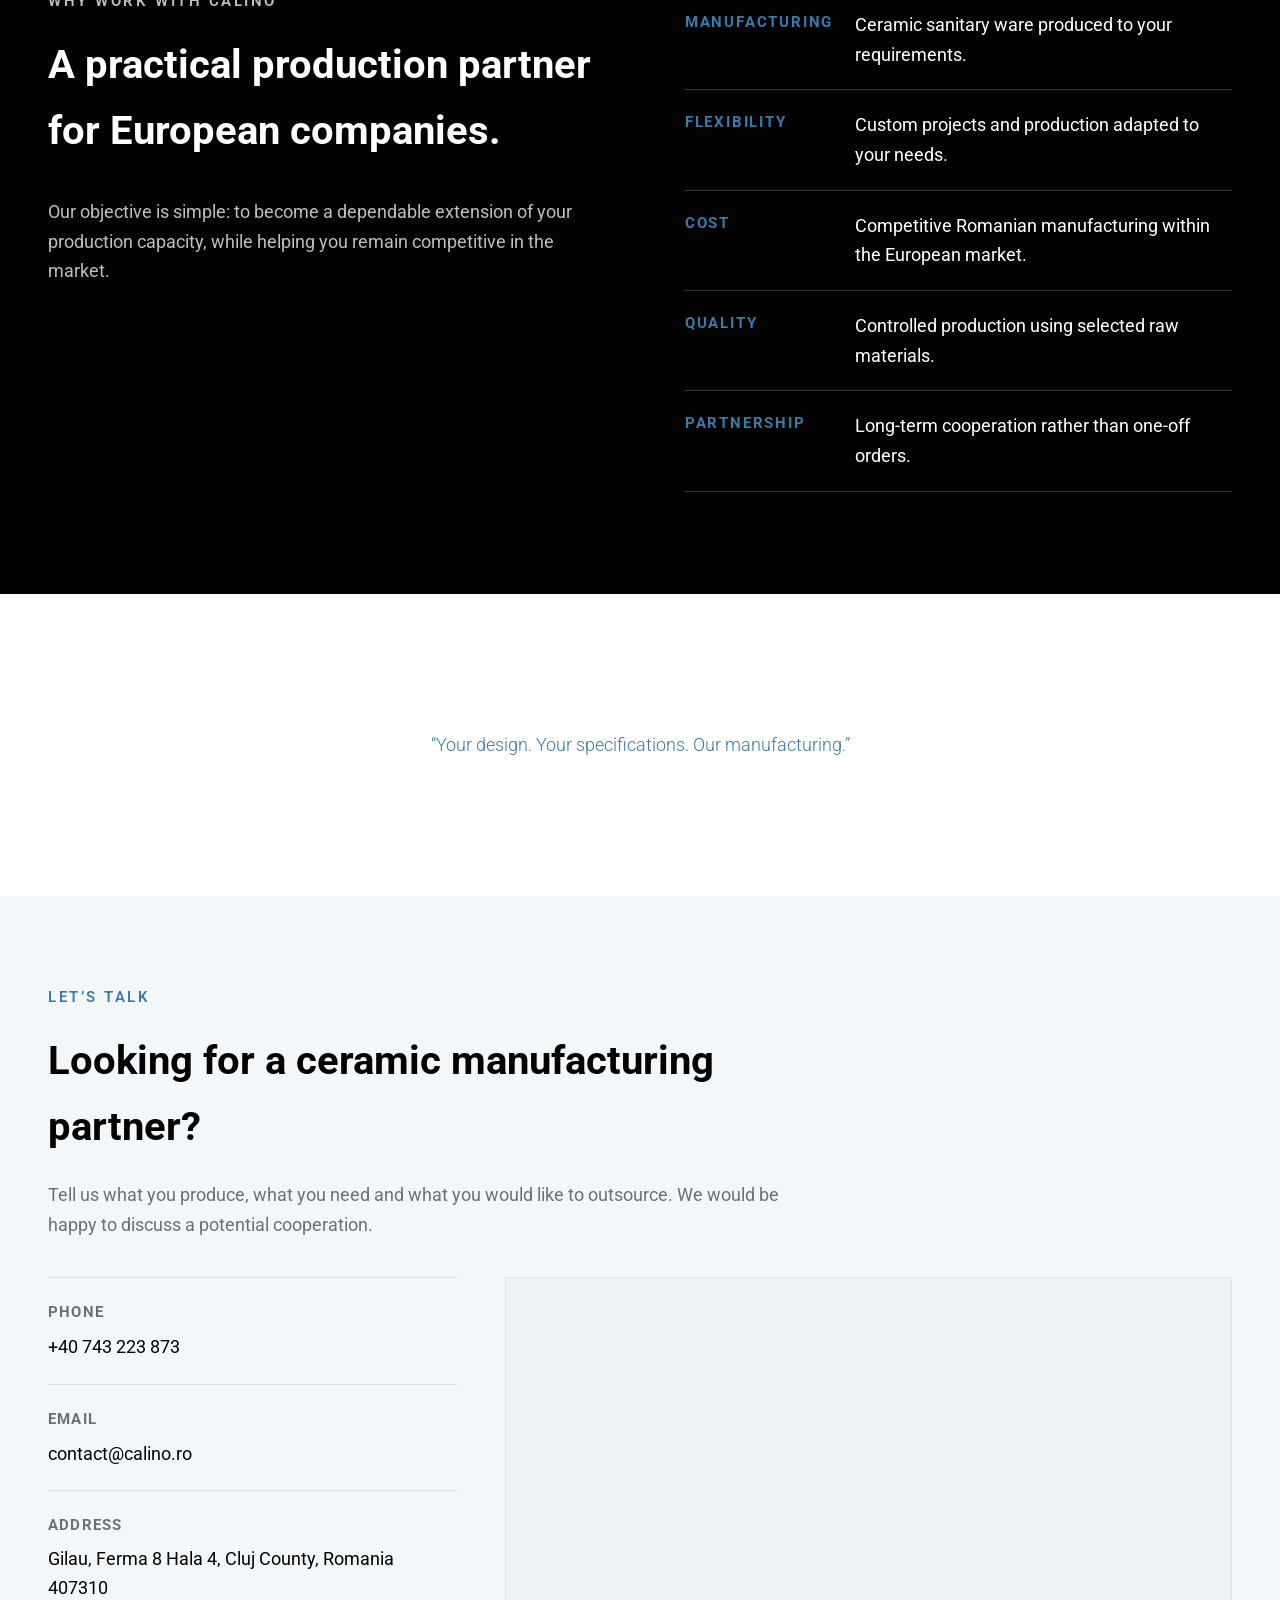
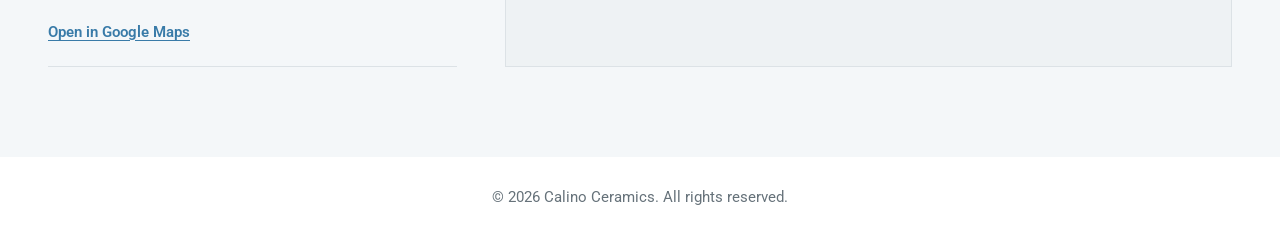
==== commit 5f8ded95: "Add files via upload" ====
--- a/index.html
+++ b/index.html
@@ -14,7 +14,7 @@
 <body>
 <header class="nav"><a aria-label="Calino Ceramics" class="brand" href="./#top"><img alt="Calino ceramics" src="images/calino-logo.png"/></a>
 <div class="nav-right"><nav><a href="./#about">About us</a><a href="./#manufacturing">Contract Manufacturing</a><a href="./#production">Production</a><a href="./#contact">Contact</a></nav>
-<div class="langs"><a class="active" href="./"><span aria-hidden="true" class="flag">🇬🇧</span><span class="lang-code">EN</span></a><a href="it/"><span aria-hidden="true" class="flag">🇮🇹</span><span class="lang-code">IT</span></a><a href="ro/"><span aria-hidden="true" class="flag">🇷🇴</span><span class="lang-code">RO</span></a></div></div></header>
+<div class="langs"><a class="active" href="./"><span class="lang-code">EN</span></a><span class="lang-sep" aria-hidden="true">|</span><a href="it/"><span class="lang-code">IT</span></a><span class="lang-sep" aria-hidden="true">|</span><a href="ro/"><span class="lang-code">RO</span></a></div></div></header>
 <main id="top">
 <section class="hero"><div class="hero-copy"><p class="eyebrow">CERAMIC MANUFACTURING · ROMANIA · EST. 2016</p><h1>Your ceramic products, manufactured in <em>Romania.</em></h1><p class="lead">We manufacture sanitary ceramics for European companies looking for a reliable, flexible and cost-effective production partner.</p><div class="buttons"><a class="button dark" href="#manufacturing">Discover our capabilities</a><a class="button light" href="#contact">Contact us</a></div></div><div class="hero-image"><img alt="Calino folding toilet and bidet in an interior setting" class="hero-photo" loading="eager" src="images/products/standard-line-promo-open.webp"/></div></section>
 <section class="section about" id="about"><p class="eyebrow">ABOUT CALINO</p><h2>A ceramic manufacturing partner built around your requirements.</h2><p class="section-intro">Calino is a Romanian manufacturer of ceramic sanitary products, active since 2016. We combine European manufacturing with competitive costs, producing toilets, bidets, sinks and other ceramic sanitary ware for clients who outsource part of their production to us.</p><div class="facts"><div><strong>2016</strong><span>Active since</span></div><div><strong>Romania</strong><span>Manufacturing base</span></div><div><strong>Italy</strong><span>Raw materials</span></div><div><strong>B2B</strong><span>Contract production</span></div></div></section>
--- a/style.css
+++ b/style.css
@@ -1,14 +1,14 @@
 @import url('https://fonts.googleapis.com/css2?family=Roboto:wght@300;400;500;600;700&display=swap');
 :root{--black:#030303;--blue:#397BA8;--white:#fff;--soft:#f4f7f9;--line:#dce2e6;--muted:#66727a;--dark:#14232b}
-*{box-sizing:border-box}html{scroll-behavior:smooth}body{margin:0;color:var(--black);font-family:Roboto,Arial,sans-serif;line-height:1.65;background:#fff}a{color:inherit;text-decoration:none}img{max-width:100%}.nav{height:82px;padding:0 6vw;display:flex;align-items:center;justify-content:space-between;border-bottom:1px solid var(--line);position:sticky;top:0;background:rgba(255,255,255,.97);backdrop-filter:blur(12px);z-index:20}.brand img{display:block;width:150px;max-height:48px;object-fit:contain;object-position:left center}.nav-right{display:flex;align-items:center;gap:34px}nav{display:flex;gap:30px;font-size:13px;color:var(--muted)}nav a:hover,nav a.active{color:var(--blue)}.langs{display:flex;gap:8px;font-size:12px;color:var(--muted);border-left:1px solid var(--line);padding-left:24px}.langs a{padding:4px}.langs a.active{color:var(--blue);font-weight:600}
-.hero{min-height:calc(100vh - 82px);padding:7vw 6vw;display:grid;grid-template-columns:1.05fr .95fr;gap:6vw;align-items:center;background:linear-gradient(100deg,#fff 0%,#fff 55%,#f4f7f9 100%)}.hero-copy{max-width:760px}.eyebrow{font-size:11px;letter-spacing:.17em;color:var(--blue);font-weight:600;margin:0 0 18px;text-transform:uppercase}h1,h2,h3,p{margin-top:0}h1{font-size:clamp(46px,6vw,82px);line-height:1.02;letter-spacing:-.045em;font-weight:400;max-width:800px;margin-bottom:28px}h1 em{color:var(--blue);font-style:normal;font-weight:300}.lead{font-size:18px;color:var(--muted);max-width:620px}.buttons{display:flex;gap:12px;margin-top:35px;flex-wrap:wrap}.button{padding:13px 20px;border:1px solid var(--black);font-size:13px;transition:.2s}.button.dark{background:var(--black);color:#fff}.button.dark:hover{background:var(--blue);border-color:var(--blue)}.button.light:hover{color:var(--blue);border-color:var(--blue)}.hero-image{height:560px;overflow:hidden;border:1px solid var(--line);background:#f4f7f9;display:flex;align-items:center;justify-content:center}.photo-placeholder{height:100%;min-height:500px;background:#e9eef1;border:1px solid var(--line);display:flex;flex-direction:column;align-items:center;justify-content:center;text-align:center;letter-spacing:.16em;font-size:14px;color:var(--black)}.photo-placeholder small{letter-spacing:0;color:var(--muted);max-width:330px;margin-top:10px;font-size:12px}
-.section{padding:9vw 12vw}.about{border-top:1px solid var(--line)}.section h2{font-size:clamp(36px,4.5vw,62px);line-height:1.08;font-weight:400;letter-spacing:-.035em;max-width:900px;margin-bottom:24px}.section-intro{max-width:780px;color:var(--muted);font-size:17px}.facts{margin-top:55px;display:grid;grid-template-columns:repeat(4,1fr);border-top:1px solid var(--line)}.facts div{padding:25px 15px 0 0;border-right:1px solid var(--line)}.facts div:last-child{border-right:0}.facts strong{display:block;font-size:22px;font-weight:500}.facts span{color:var(--muted);font-size:12px}
-.business{padding:8vw 6vw;background:var(--soft)}.section-heading{display:flex;justify-content:space-between;gap:40px;align-items:end;margin-bottom:50px}.section-heading h2{margin:0}.section-heading>p{color:var(--muted);max-width:480px;margin:0}.business-grid{display:grid;grid-template-columns:1.25fr .75fr;gap:18px}.business-card{background:#fff;border:1px solid var(--line);padding:42px}.business-card.primary{min-height:400px}.business-card h3{font-size:30px;font-weight:500;line-height:1.15;margin-bottom:16px}.business-card p{color:var(--muted);max-width:700px}.business-card ul{padding:0;margin:28px 0 0;list-style:none;display:grid;grid-template-columns:1fr 1fr;gap:13px 25px}.business-card li:before{content:'✓';color:var(--blue);font-weight:700;margin-right:10px}.business-card.secondary{background:var(--dark);color:#fff}.business-card.secondary p{color:#b8c0c5}.business-card.secondary li{color:#e6ecef}.business-card.secondary .button{color:#fff;border-color:#fff}.business-card.secondary .button:hover{background:var(--blue);border-color:var(--blue)}
-.products{padding:9vw 6vw}.product-grid{display:grid;grid-template-columns:repeat(3,1fr);gap:18px}.product-card{border:1px solid var(--line);background:#fff}.product-image{height:360px;overflow:hidden;padding:18px;background:#f4f7f9;display:flex;align-items:center;justify-content:center}.product-copy{padding:27px}.number{color:var(--blue);font-size:11px;margin-bottom:8px;font-weight:600}.product-copy h3{font-size:24px;font-weight:500;margin-bottom:12px}.product-copy p:last-child{color:var(--muted);font-size:14px;margin:0}
-.capabilities{padding:8vw 12vw;background:var(--black);color:#fff}.cap-grid{display:grid;grid-template-columns:1fr 1fr;gap:7vw}.capabilities h2{color:#fff}.capabilities p{color:#b8c0c5}.cap-list{border-top:1px solid #303030}.cap-list div{padding:20px 0;border-bottom:1px solid #303030;display:flex;gap:25px}.cap-list strong{min-width:145px;color:var(--blue);font-size:12px;text-transform:uppercase;letter-spacing:.12em}.cap-list span{color:#fff}
-.statement{padding:11vw 6vw;text-align:center}.statement p{color:var(--blue);font-size:clamp(35px,5vw,68px);line-height:1.1;font-weight:300;max-width:950px;margin:auto}
-.contact{padding:9vw 12vw;background:#f4f7f9}.contact h2{margin-bottom:20px}.contact-intro>p:not(.eyebrow){color:var(--muted);max-width:540px}.contact-details{margin-top:38px;border-top:1px solid var(--line)}.contact-details>div{padding:18px 0;border-bottom:1px solid var(--line)}.contact-details span{display:block;font-size:11px;text-transform:uppercase;letter-spacing:.16em;color:var(--blue);margin-bottom:4px}.contact-details a{font-size:15px}.contact-details a:hover{color:var(--blue)}
-footer{padding:28px 6vw;display:flex;justify-content:space-between;align-items:center;gap:20px;font-size:12px;color:var(--muted)}footer .brand img{width:120px}
+*{box-sizing:border-box}html{scroll-behavior:smooth}body{margin:0;color:var(--black);font-family:Roboto,Arial,sans-serif;line-height:1.65;background:#fff}a{color:inherit;text-decoration:none}img{max-width:100%}.nav{height:82px;padding:0 6vw;display:flex;align-items:center;justify-content:space-between;border-bottom:1px solid var(--line);position:sticky;top:0;background:rgba(255,255,255,.97);backdrop-filter:blur(12px);z-index:20}.brand img{display:block;width:150px;max-height:48px;object-fit:contain;object-position:left center}.nav-right{display:flex;align-items:center;gap:34px}nav{display:flex;gap:30px;font-size:var(--fs-small);color:var(--muted)}nav a:hover,nav a.active{color:var(--blue)}.langs{display:flex;gap:8px;font-size:var(--fs-small);color:var(--muted);border-left:1px solid var(--line);padding-left:24px}.langs a{padding:4px}.langs a.active{color:var(--blue);font-weight:600}
+.hero{min-height:calc(100vh - 82px);padding:7vw 6vw;display:grid;grid-template-columns:1.05fr .95fr;gap:6vw;align-items:center;background:linear-gradient(100deg,#fff 0%,#fff 55%,#f4f7f9 100%)}.hero-copy{max-width:760px}.eyebrow{font-size:var(--fs-small);letter-spacing:.17em;color:var(--blue);font-weight:600;margin:0 0 18px;text-transform:uppercase}h1,h2,h3,p{margin-top:0}h1{font-size:var(--fs-hero);line-height:1.02;letter-spacing:-.045em;font-weight:400;max-width:800px;margin-bottom:28px}h1 em{color:var(--blue);font-style:normal;font-weight:300}.lead{font-size:var(--fs-body);color:var(--muted);max-width:620px}.buttons{display:flex;gap:12px;margin-top:35px;flex-wrap:wrap}.button{padding:13px 20px;border:1px solid var(--black);font-size:var(--fs-small);transition:.2s}.button.dark{background:var(--black);color:#fff}.button.dark:hover{background:var(--blue);border-color:var(--blue)}.button.light:hover{color:var(--blue);border-color:var(--blue)}.hero-image{height:560px;overflow:hidden;border:1px solid var(--line);background:#f4f7f9;display:flex;align-items:center;justify-content:center}.photo-placeholder{height:100%;min-height:500px;background:#e9eef1;border:1px solid var(--line);display:flex;flex-direction:column;align-items:center;justify-content:center;text-align:center;letter-spacing:.16em;font-size:var(--fs-small);color:var(--black)}.photo-placeholder small{letter-spacing:0;color:var(--muted);max-width:330px;margin-top:10px;font-size:var(--fs-small)}
+.section{padding:9vw 12vw}.about{border-top:1px solid var(--line)}.section h2{font-size:var(--fs-heading);line-height:1.08;font-weight:400;letter-spacing:-.035em;max-width:900px;margin-bottom:24px}.section-intro{max-width:780px;color:var(--muted);font-size:var(--fs-body)}.facts{margin-top:55px;display:grid;grid-template-columns:repeat(4,1fr);border-top:1px solid var(--line)}.facts div{padding:25px 15px 0 0;border-right:1px solid var(--line)}.facts div:last-child{border-right:0}.facts strong{display:block;font-size:var(--fs-heading);font-weight:500}.facts span{color:var(--muted);font-size:var(--fs-small)}
+.business{padding:8vw 6vw;background:var(--soft)}.section-heading{display:flex;justify-content:space-between;gap:40px;align-items:end;margin-bottom:50px}.section-heading h2{margin:0}.section-heading>p{color:var(--muted);max-width:480px;margin:0}.business-grid{display:grid;grid-template-columns:1.25fr .75fr;gap:18px}.business-card{background:#fff;border:1px solid var(--line);padding:42px}.business-card.primary{min-height:400px}.business-card h3{font-size:var(--fs-heading);font-weight:500;line-height:1.15;margin-bottom:16px}.business-card p{color:var(--muted);max-width:700px}.business-card ul{padding:0;margin:28px 0 0;list-style:none;display:grid;grid-template-columns:1fr 1fr;gap:13px 25px}.business-card li:before{content:'✓';color:var(--blue);font-weight:700;margin-right:10px}.business-card.secondary{background:var(--dark);color:#fff}.business-card.secondary p{color:#b8c0c5}.business-card.secondary li{color:#e6ecef}.business-card.secondary .button{color:#fff;border-color:#fff}.business-card.secondary .button:hover{background:var(--blue);border-color:var(--blue)}
+.products{padding:9vw 6vw}.product-grid{display:grid;grid-template-columns:repeat(3,1fr);gap:18px}.product-card{border:1px solid var(--line);background:#fff}.product-image{height:360px;overflow:hidden;padding:18px;background:#f4f7f9;display:flex;align-items:center;justify-content:center}.product-copy{padding:27px}.number{color:var(--blue);font-size:var(--fs-small);margin-bottom:8px;font-weight:600}.product-copy h3{font-size:var(--fs-heading);font-weight:500;margin-bottom:12px}.product-copy p:last-child{color:var(--muted);font-size:var(--fs-small);margin:0}
+.capabilities{padding:8vw 12vw;background:var(--black);color:#fff}.cap-grid{display:grid;grid-template-columns:1fr 1fr;gap:7vw}.capabilities h2{color:#fff}.capabilities p{color:#b8c0c5}.cap-list{border-top:1px solid #303030}.cap-list div{padding:20px 0;border-bottom:1px solid #303030;display:flex;gap:25px}.cap-list strong{min-width:145px;color:var(--blue);font-size:var(--fs-small);text-transform:uppercase;letter-spacing:.12em}.cap-list span{color:#fff}
+.statement{padding:11vw 6vw;text-align:center}.statement p{color:var(--blue);font-size:var(--fs-hero);line-height:1.1;font-weight:300;max-width:950px;margin:auto}
+.contact{padding:9vw 12vw;background:#f4f7f9}.contact h2{margin-bottom:20px}.contact-intro>p:not(.eyebrow){color:var(--muted);max-width:540px}.contact-details{margin-top:38px;border-top:1px solid var(--line)}.contact-details>div{padding:18px 0;border-bottom:1px solid var(--line)}.contact-details span{display:block;font-size:var(--fs-small);text-transform:uppercase;letter-spacing:.16em;color:var(--blue);margin-bottom:4px}.contact-details a{font-size:var(--fs-small)}.contact-details a:hover{color:var(--blue)}
+footer{padding:28px 6vw;display:flex;justify-content:space-between;align-items:center;gap:20px;font-size:var(--fs-small);color:var(--muted)}footer .brand img{width:120px}
 @media(max-width:900px){.nav{padding:0 5vw}.nav-right{gap:15px}nav{display:none}.langs{border-left:0;padding-left:0}.hero{grid-template-columns:1fr;padding:14vw 6vw}.hero-image,.photo-placeholder{min-height:350px}.section{padding:13vw 7vw}.facts{grid-template-columns:repeat(2,1fr)}.facts div:nth-child(2){border-right:0}.facts div:nth-child(3),.facts div:nth-child(4){border-top:1px solid var(--line);padding-top:20px}.section-heading{display:block}.section-heading>p{margin-top:20px}.business-grid,.cap-grid,.contact{grid-template-columns:1fr}.business-card{padding:30px}.product-grid{grid-template-columns:1fr}.capabilities{padding:13vw 7vw}.contact{padding:13vw 7vw}footer{display:block}footer p{margin-top:10px}}
 @media(max-width:520px){.brand img{width:125px}.hero{padding-top:18vw}.facts{grid-template-columns:1fr}.facts div{border-right:0!important}.facts div+div{border-top:1px solid var(--line);padding-top:20px}.business-card ul{grid-template-columns:1fr}.nav{height:72px}}
 
@@ -23,7 +23,7 @@
 .contact-form{margin-top:38px;background:#fff;border:1px solid var(--line);padding:24px}
 .form-row{display:grid;grid-template-columns:1.1fr 1.1fr 1.2fr 1fr;gap:16px}
 .form-field{margin-bottom:0}
-.form-field label{display:block;font-size:11px;text-transform:uppercase;letter-spacing:.14em;color:var(--blue);font-weight:600;margin-bottom:7px}
+.form-field label{display:block;font-size:var(--fs-small);text-transform:uppercase;letter-spacing:.14em;color:var(--blue);font-weight:600;margin-bottom:7px}
 .form-field input,.form-field textarea{width:100%;box-sizing:border-box;border:1px solid #d6dde1;background:#fff;padding:11px 12px;font:inherit;color:var(--black);outline:none}
 .form-field input:focus,.form-field textarea:focus{border-color:var(--blue);box-shadow:0 0 0 2px rgba(57,123,168,.12)}
 .form-field textarea{resize:vertical;min-height:82px}
@@ -48,7 +48,7 @@
 .gallery-grid figure:nth-child(4),.gallery-grid figure:nth-child(5){grid-column:span 4}
 .gallery-grid img{display:block;width:100%;height:360px;object-fit:contain;object-position:center;padding:16px;background:#f4f7f9}
 .gallery-grid figure:nth-child(4) img,.gallery-grid figure:nth-child(5) img{aspect-ratio:4/3;object-fit:contain}
-.gallery-grid figcaption{padding:13px 15px;font-size:12px;color:var(--muted)}
+.gallery-grid figcaption{padding:13px 15px;font-size:var(--fs-small);color:var(--muted)}
 @media(max-width:900px){.hero-photo{min-height:350px}.gallery-grid{grid-template-columns:repeat(2,1fr)}.gallery-grid figure,.gallery-grid figure:nth-child(n){grid-column:span 1}.gallery-grid figure:nth-child(4),.gallery-grid figure:nth-child(5){grid-column:span 2}}
 @media(max-width:520px){.gallery-grid{grid-template-columns:1fr}.gallery-grid figure:nth-child(n){grid-column:span 1}}
 
@@ -74,8 +74,8 @@
 .gallery-grid img,.gallery-grid figure:nth-child(4) img,.gallery-grid figure:nth-child(5) img{width:100%;height:430px;object-fit:contain;padding:24px;background:#f4f7f9}
 .gallery-grid figure:nth-child(5){grid-column:span 2}
 .gallery-grid figure:nth-child(5) img{height:520px}
-.gallery-grid figcaption{padding:12px 2px 0;font-size:12px;color:var(--muted);background:#fff}
-.contact-address{margin:0;font-size:15px;line-height:1.6;color:var(--black)}
+.gallery-grid figcaption{padding:12px 2px 0;font-size:var(--fs-small);color:var(--muted);background:#fff}
+.contact-address{margin:0;font-size:var(--fs-small);line-height:1.6;color:var(--black)}
 .contact-details{align-items:stretch}
 @media(max-width:900px){
   :root{--page-gutter:7vw}
@@ -94,7 +94,7 @@
 footer{justify-content:center}
 footer p{margin:0}
 
-.product-placeholder{display:flex;align-items:center;justify-content:center;text-align:center;width:100%;height:100%;font-size:1rem;letter-spacing:.18em;color:#397BA8;font-weight:700;line-height:1.7}
+.product-placeholder{display:flex;align-items:center;justify-content:center;text-align:center;width:100%;height:100%;font-size:var(--fs-body);letter-spacing:.18em;color:#397BA8;font-weight:700;line-height:1.7}
 
 /* v13: expanded product gallery */
 .gallery-grid figure:nth-child(5){grid-column:auto}
@@ -108,7 +108,7 @@
 .product-track .product-card{flex:0 0 calc((100% - 84px)/4);min-width:0;scroll-snap-align:start}
 .product-track .product-image{height:390px}
 .product-track .product-copy{min-height:190px}
-.carousel-arrow{position:absolute;top:195px;z-index:3;width:44px;height:44px;border:0;border-radius:50%;background:#fff;color:#030303;box-shadow:0 8px 25px rgba(0,0,0,.12);font-size:30px;line-height:1;cursor:pointer;display:flex;align-items:center;justify-content:center;transform:translateY(-50%)}
+.carousel-arrow{position:absolute;top:195px;z-index:3;width:44px;height:44px;border:0;border-radius:50%;background:#fff;color:#030303;box-shadow:0 8px 25px rgba(0,0,0,.12);font-size:var(--fs-heading);line-height:1;cursor:pointer;display:flex;align-items:center;justify-content:center;transform:translateY(-50%)}
 .carousel-arrow.prev{left:-22px}
 .carousel-arrow.next{right:-22px}
 .carousel-arrow:hover{background:#397BA8;color:#fff}
@@ -124,7 +124,7 @@
 .contact-details>div{min-width:0}
 .location-item{display:grid;grid-template-columns:minmax(190px,.72fr) minmax(260px,1.28fr);gap:20px;align-items:stretch}
 .location-copy{display:flex;flex-direction:column;justify-content:center}
-.map-link{display:inline-block;margin-top:10px;font-size:12px!important;font-weight:600;color:var(--blue);text-decoration:underline;text-underline-offset:3px}
+.map-link{display:inline-block;margin-top:10px;font-size:var(--fs-small)!important;font-weight:600;color:var(--blue);text-decoration:underline;text-underline-offset:3px}
 .map-embed{min-height:220px;border:1px solid var(--line);background:#eef2f4;overflow:hidden}
 .map-embed iframe{display:block;width:100%;height:100%;min-height:220px;border:0}
 @media(max-width:1050px){.contact-details{grid-template-columns:1fr 1fr}.location-item{grid-column:1/-1}}
@@ -158,7 +158,7 @@
 .production{padding:8vw var(--page-gutter);background:#fff;border-top:1px solid var(--line)}
 .production-feature{display:grid;grid-template-columns:minmax(280px,.72fr) minmax(0,1.28fr);gap:36px;align-items:stretch;margin-bottom:28px}
 .production-feature-copy{background:var(--soft);padding:42px;display:flex;flex-direction:column;justify-content:center}
-.production-feature-copy h3{font-size:30px;font-weight:500;line-height:1.15;margin:0 0 16px}
+.production-feature-copy h3{font-size:var(--fs-heading);font-weight:500;line-height:1.15;margin:0 0 16px}
 .production-feature-copy p:not(.eyebrow){color:var(--muted);max-width:520px}
 .production-feature-image{min-height:420px;background:#f4f7f9;overflow:hidden}
 .production-feature-image img{display:block;width:100%;height:100%;min-height:420px;object-fit:cover;object-position:center}
@@ -176,7 +176,7 @@
 }
 @media(max-width:520px){
   .production-feature-copy{padding:28px}
-  .production-feature-copy h3{font-size:26px}
+  .production-feature-copy h3{font-size:var(--fs-heading)}
   .production-feature-image,.production-feature-image img{min-height:280px}
   .production-grid{grid-template-columns:1fr}
   .production-grid figure.production-wide{grid-column:auto}
@@ -199,8 +199,8 @@
 .contact-main{display:grid;grid-template-columns:minmax(280px,.72fr) minmax(480px,1.28fr);gap:48px;align-items:stretch;margin-bottom:46px}
 .contact-info-block{border-top:1px solid var(--line)}
 .contact-info-block .contact-item{padding:22px 0;border-bottom:1px solid var(--line);display:flex;flex-direction:column;gap:7px}
-.contact-info-block .contact-item span{font-size:12px;font-weight:700;letter-spacing:.08em;text-transform:uppercase;color:var(--muted)}
-.contact-info-block .contact-item a:not(.map-link){font-size:18px;color:var(--black);text-decoration:none}
+.contact-info-block .contact-item span{font-size:var(--fs-small);font-weight:700;letter-spacing:.08em;text-transform:uppercase;color:var(--muted)}
+.contact-info-block .contact-item a:not(.map-link){font-size:var(--fs-body);color:var(--black);text-decoration:none}
 .contact-info-block .contact-address{margin:0}
 .contact-map-block{min-width:0}
 .contact-map-block .map-embed{height:100%;min-height:350px;margin:0}
@@ -219,8 +219,8 @@
 
 
 /* v21 refinements */
-nav{font-size:14px}.langs{gap:10px;font-size:13px}.langs a{display:inline-flex;align-items:center;gap:5px;padding:4px 3px}.flag{font-size:16px;line-height:1}.lang-code{font-size:12px}
-.lead{font-size:19px}.section-intro{font-size:18px}.section-heading>p{font-size:17px}.business-card p{font-size:16px}.business-card h3{font-size:32px}.business-card li{font-size:15px}.product-copy h3{font-size:25px}.product-copy p:last-child{font-size:15px}.contact-info-block .contact-item a:not(.map-link){font-size:19px}.contact-address{font-size:16px}
+nav{font-size:var(--fs-small)}.langs{gap:10px;font-size:var(--fs-small)}.langs a{display:inline-flex;align-items:center;gap:5px;padding:4px 3px}.flag{font-size:var(--fs-small);line-height:1}.lang-code{font-size:var(--fs-small)}
+.lead{font-size:var(--fs-body)}.section-intro{font-size:var(--fs-body)}.section-heading>p{font-size:var(--fs-body)}.business-card p{font-size:var(--fs-small)}.business-card h3{font-size:var(--fs-heading)}.business-card li{font-size:var(--fs-small)}.product-copy h3{font-size:var(--fs-heading)}.product-copy p:last-child{font-size:var(--fs-small)}.contact-info-block .contact-item a:not(.map-link){font-size:var(--fs-body)}.contact-address{font-size:var(--fs-small)}
 .production-feature{grid-template-columns:minmax(280px,.78fr) minmax(0,1.22fr)}.production-feature-image{min-height:370px;max-height:370px}.production-feature-image img{min-height:370px;max-height:370px;object-position:center}
 .product-image{height:320px}.production-card img{height:335px}.production-carousel .carousel-arrow{top:167px}
 .contact-main{margin-bottom:0}
@@ -232,3 +232,27 @@
 .production-products{margin-top:72px;padding-top:56px;border-top:1px solid var(--line)}
 .production-products .section-heading{margin-bottom:28px}
 @media(max-width:759px){.production-products{margin-top:54px;padding-top:42px}}
+
+
+/* v23: unified typography — exactly four font sizes, all Roboto */
+:root{--fs-small:15px;--fs-body:18px;--fs-heading:40px;--fs-hero:64px}
+html,body{font-family:Roboto,Arial,sans-serif}
+body{font-size:var(--fs-body)}
+nav,.langs,.lang-code,.eyebrow,.number,.facts span,.cap-list strong,.form-field label,footer,.photo-placeholder small,.gallery-grid figcaption,.map-link{font-size:var(--fs-small)!important}
+.hero h1{font-size:var(--fs-hero)!important}
+.section h2,.business h2,.production h2,.capabilities h2,.contact h2{font-size:var(--fs-heading)!important}
+.business-card h3,.production-feature-copy h3,.product-copy h3,.facts strong{font-size:var(--fs-body)!important}
+.lead,.section-intro,.section-heading>p,.business-card p,.business-card li,.product-copy p,.contact-info-block .contact-item a:not(.map-link),.contact-address,.cap-list span,.statement p{font-size:var(--fs-body)!important}
+.button{font-size:var(--fs-small)!important}
+.carousel-arrow{font-size:var(--fs-heading)!important}
+.photo-placeholder{font-size:var(--fs-small)!important}
+@media(max-width:759px){.hero h1{font-size:var(--fs-heading)!important}.section h2,.business h2,.production h2,.capabilities h2,.contact h2{font-size:var(--fs-heading)!important}}
+/* Keep the manufacturing heading and description in one vertical column. */
+.business .section-heading{display:block;align-items:initial}
+.business .section-heading>p{max-width:780px;margin:24px 0 0}
+
+/* v24: text-only language selector */
+.langs{display:inline-flex;align-items:center;gap:0;font-size:var(--fs-small)!important}
+.langs a{display:inline-flex;align-items:center;padding:4px 5px;text-decoration:none}
+.langs .flag{display:none!important}
+.lang-sep{font-size:var(--fs-small)!important;color:var(--muted);user-select:none}
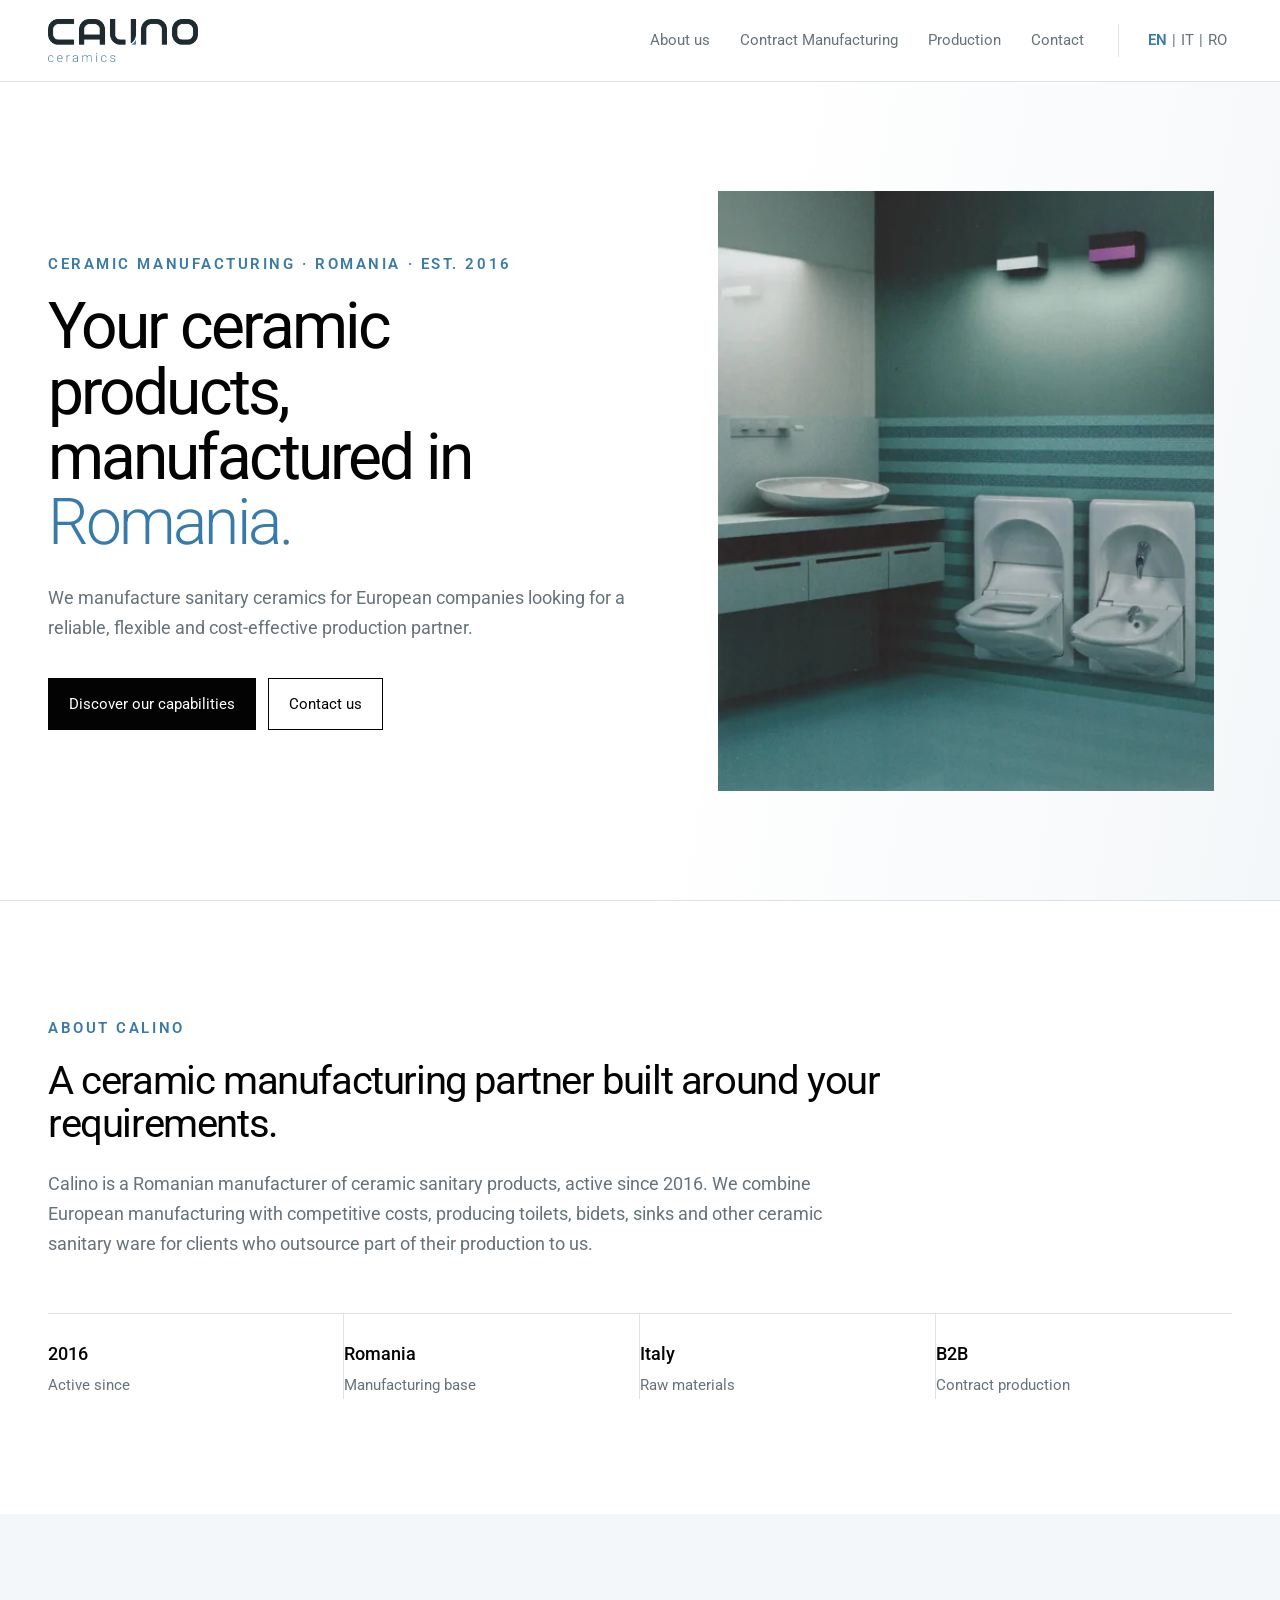
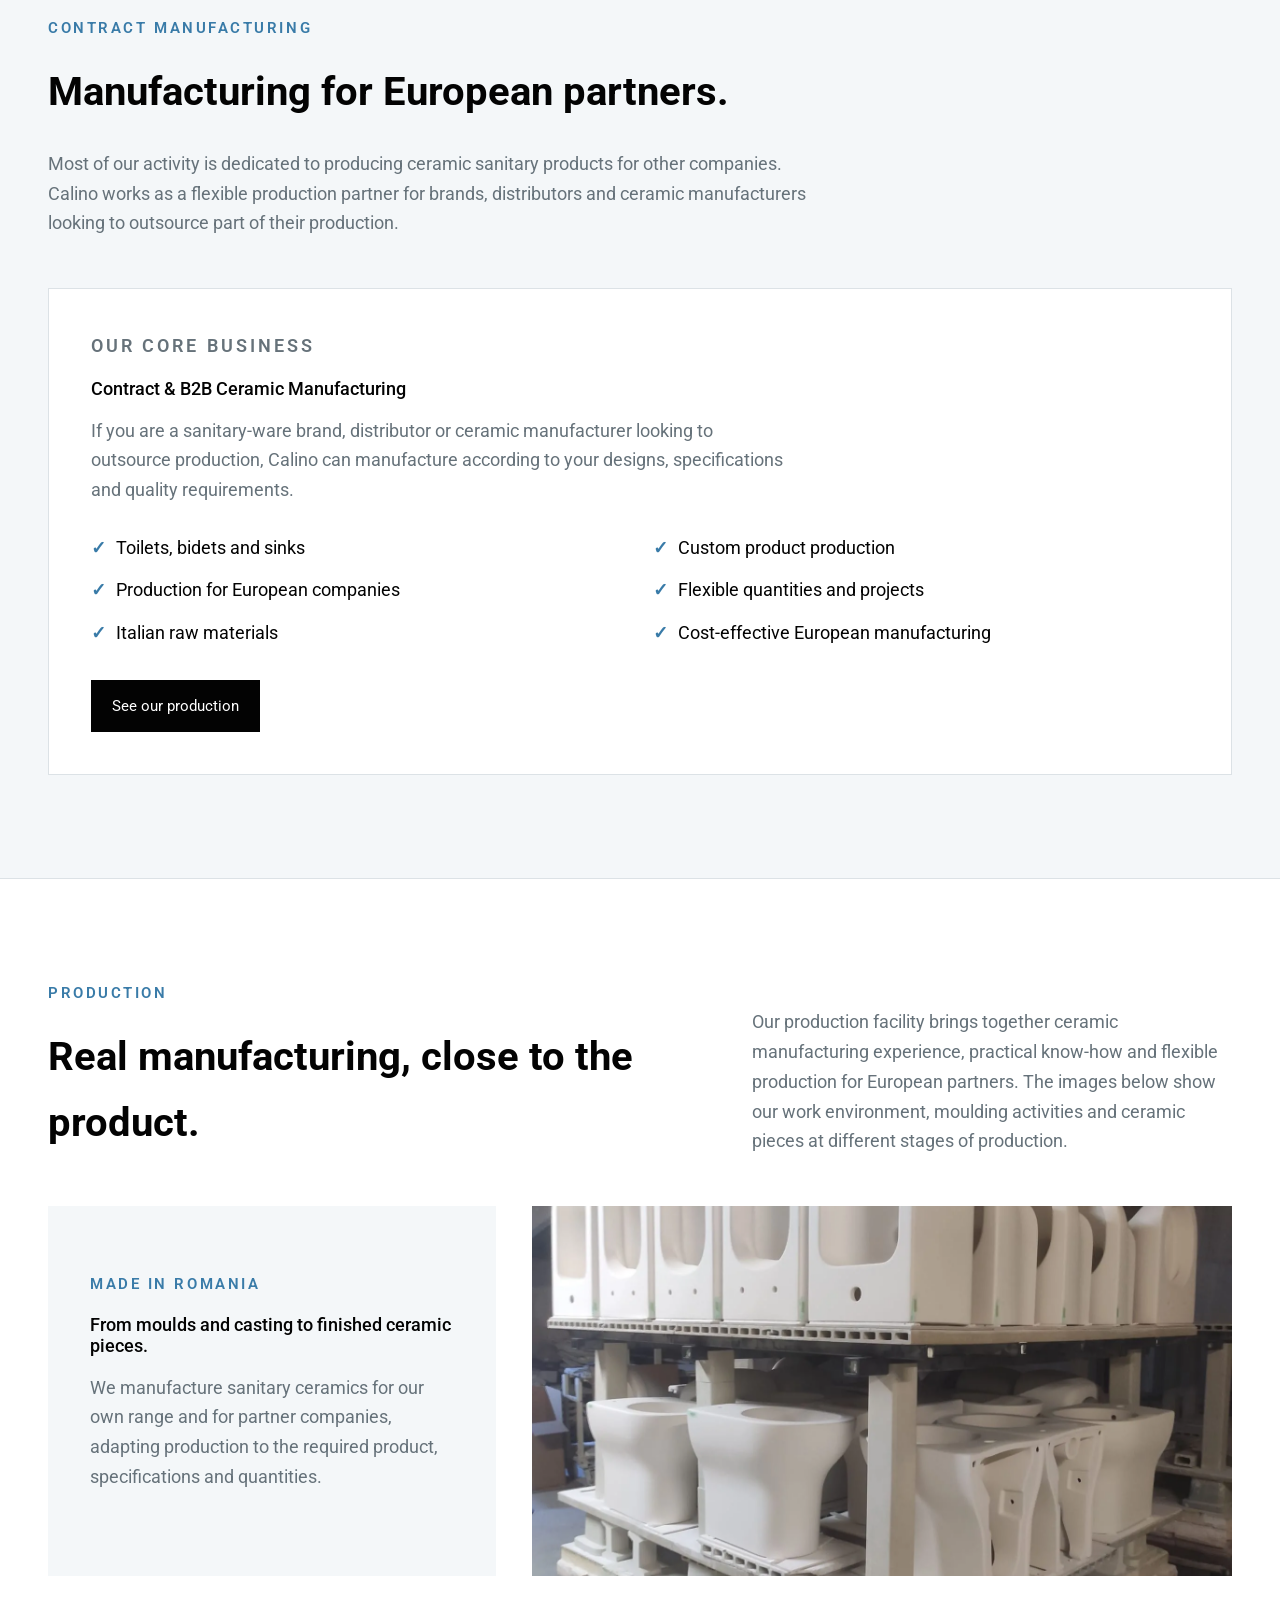
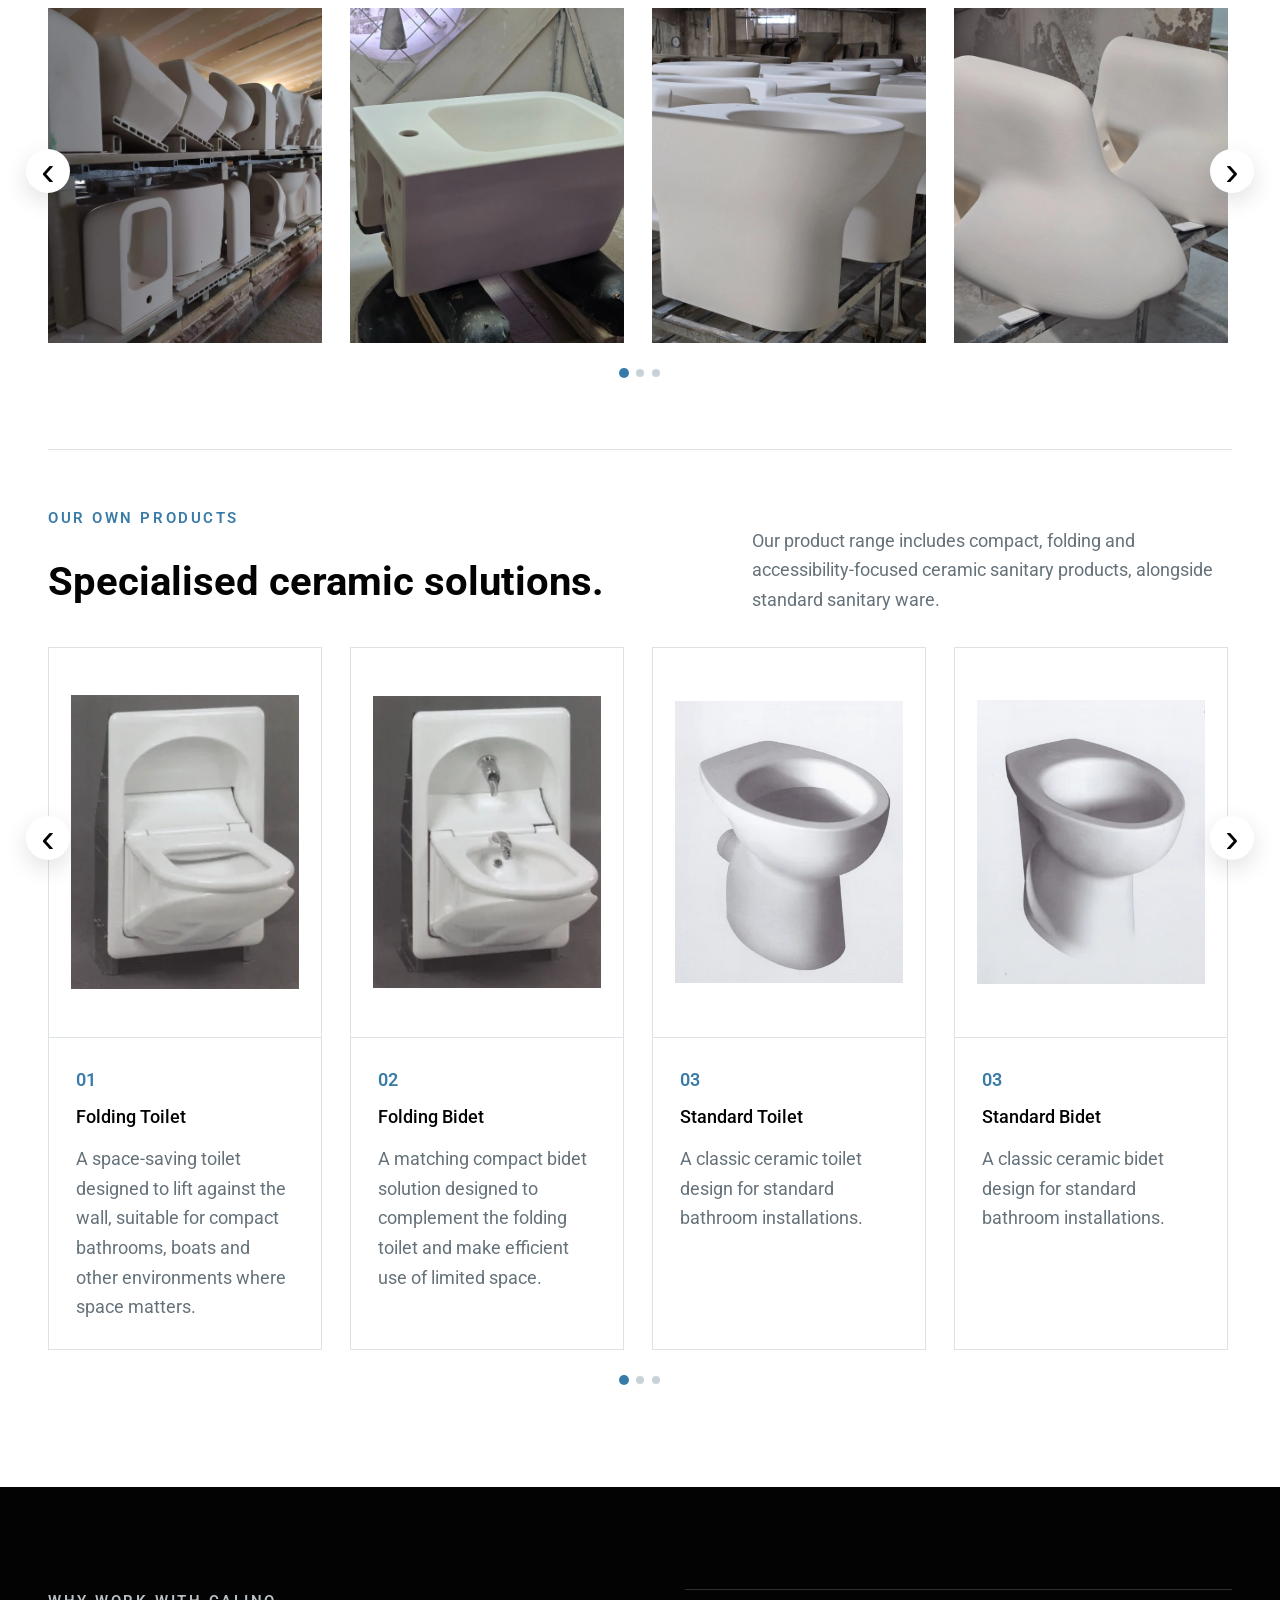
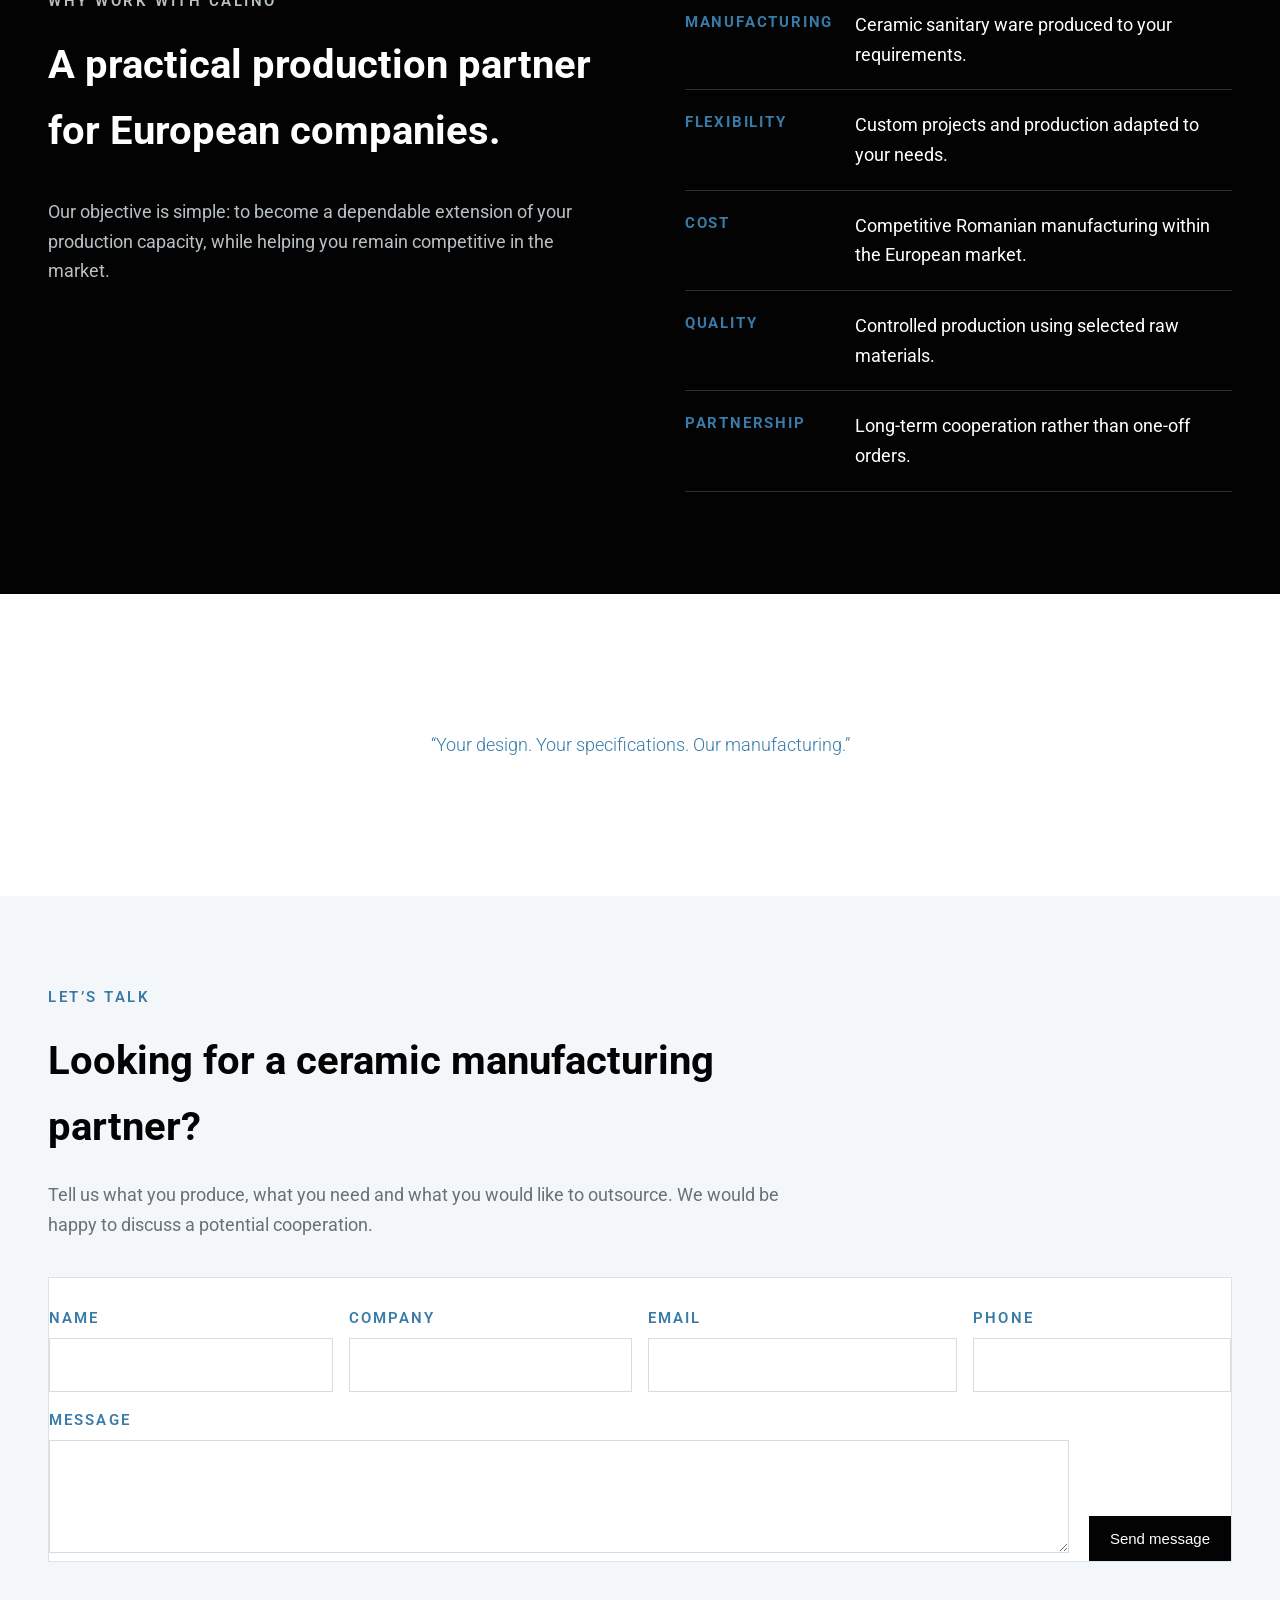
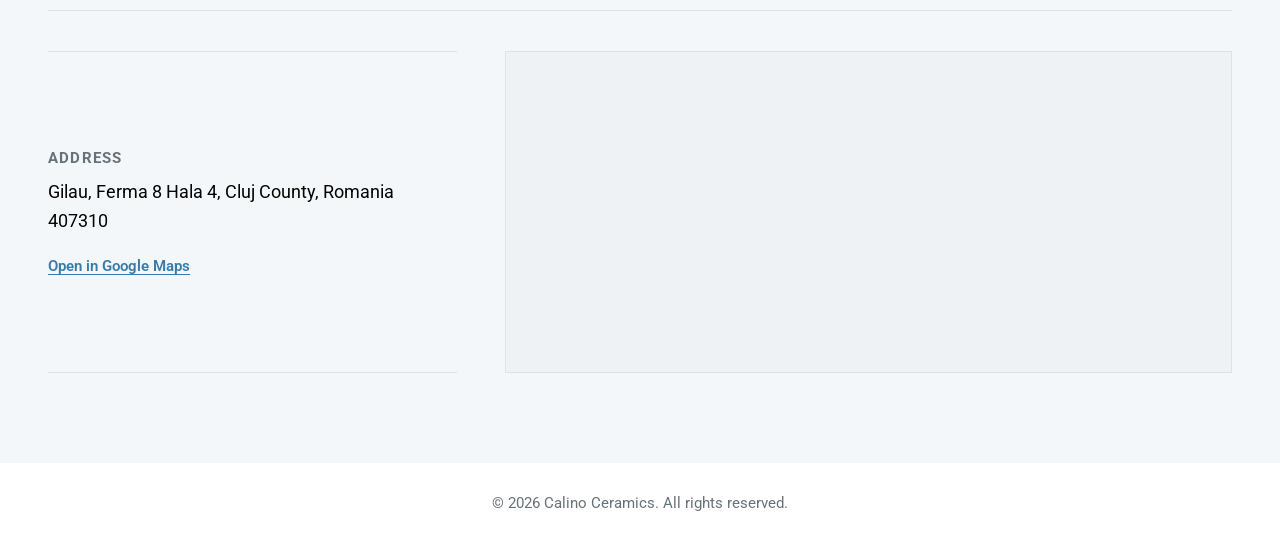
==== commit d1c2c5d0: "Add files via upload" ====
--- a/index.html
+++ b/index.html
@@ -23,7 +23,7 @@
 
 <section class="capabilities"><div class="cap-grid"><div><p class="eyebrow">WHY WORK WITH CALINO</p><h2>A practical production partner for European companies.</h2><p>Our objective is simple: to become a dependable extension of your production capacity, while helping you remain competitive in the market.</p></div><div class="cap-list"><div><strong>MANUFACTURING</strong><span>Ceramic sanitary ware produced to your requirements.</span></div><div><strong>FLEXIBILITY</strong><span>Custom projects and production adapted to your needs.</span></div><div><strong>COST</strong><span>Competitive Romanian manufacturing within the European market.</span></div><div><strong>QUALITY</strong><span>Controlled production using selected raw materials.</span></div><div><strong>PARTNERSHIP</strong><span>Long-term cooperation rather than one-off orders.</span></div></div></div></section>
 <section class="statement"><p>“Your design. Your specifications. Our manufacturing.”</p></section>
-<section class="contact" id="contact"><div class="contact-intro"><p class="eyebrow">LET’S TALK</p><h2>Looking for a ceramic manufacturing partner?</h2><p>Tell us what you produce, what you need and what you would like to outsource. We would be happy to discuss a potential cooperation.</p></div><div class="contact-main"><div class="contact-info-block"><div class="contact-item"><span>Phone</span><a href="tel:+40743223873">+40 743 223 873</a></div><div class="contact-item"><span>Email</span><a href="mailto:contact@calino.ro">contact@calino.ro</a></div><div class="contact-item"><span>Address</span><p class="contact-address">Gilau, Ferma 8 Hala 4, Cluj County, Romania 407310</p><a class="map-link" href="https://www.google.com/maps/search/?api=1&amp;query=Gilau%2C+Ferma+8+Hala+4%2C+Cluj%2C+Romania+407310" rel="noopener" target="_blank">Open in Google Maps</a></div></div><div class="contact-map-block"><div class="map-embed"><iframe allowfullscreen="" loading="lazy" referrerpolicy="no-referrer-when-downgrade" src="https://www.google.com/maps?q=Gilau%2C+Ferma+8+Hala+4%2C+Cluj%2C+Romania+407310&amp;output=embed" title="Google map showing Calino Ceramics location in Gilau, Cluj County"></iframe></div></div></div></section>
+<section class="contact" id="contact"><div class="contact-intro"><p class="eyebrow">LET’S TALK</p><h2>Looking for a ceramic manufacturing partner?</h2><p>Tell us what you produce, what you need and what you would like to outsource. We would be happy to discuss a potential cooperation.</p></div><form class="contact-form" action="https://formspree.io/f/xrpgover" method="POST"><input type="hidden" name="_subject" value="New enquiry from calino.ro"><div class="form-row"><div class="form-field"><label for="name">Name</label><input id="name" name="name" type="text" autocomplete="name" required></div><div class="form-field"><label for="company">Company</label><input id="company" name="company" type="text" autocomplete="organization"></div><div class="form-field"><label for="email">Email</label><input id="email" name="email" type="email" autocomplete="email" required></div><div class="form-field"><label for="phone">Phone</label><input id="phone" name="phone" type="tel" autocomplete="tel"></div></div><div class="message-row"><div class="form-field"><label for="message">Message</label><textarea id="message" name="message" rows="3" required></textarea></div><button class="button dark" type="submit">Send message</button></div><div class="form-hp" aria-hidden="true"><label for="website">Website</label><input id="website" name="website" type="text" tabindex="-1" autocomplete="off"></div></form><div class="contact-location"><div class="contact-address-block"><span>Address</span><p class="contact-address">Gilau, Ferma 8 Hala 4, Cluj County, Romania 407310</p><a class="map-link" href="https://www.google.com/maps/search/?api=1&amp;query=Gilau%2C+Ferma+8+Hala+4%2C+Cluj%2C+Romania+407310" rel="noopener" target="_blank">Open in Google Maps</a></div><div class="contact-map-block"><div class="map-embed"><iframe allowfullscreen="" loading="lazy" referrerpolicy="no-referrer-when-downgrade" src="https://www.google.com/maps?q=Gilau%2C+Ferma+8+Hala+4%2C+Cluj%2C+Romania+407310&amp;output=embed" title="Google map showing Calino Ceramics location in Gilau, Cluj County"></iframe></div></div></div></section>
 </main><footer><p>© 2026 Calino Ceramics. All rights reserved.</p></footer>
 <script>
 (function(){
--- a/style.css
+++ b/style.css
@@ -256,3 +256,16 @@
 .langs a{display:inline-flex;align-items:center;padding:4px 5px;text-decoration:none}
 .langs .flag{display:none!important}
 .lang-sep{font-size:var(--fs-small)!important;color:var(--muted);user-select:none}
+
+
+/* v25: contact form first, address and map underneath */
+.contact-form{display:block!important;max-width:none;margin:0 0 48px;padding:28px 0 0;border-top:1px solid var(--line)}
+.contact-location{display:grid;grid-template-columns:minmax(280px,.72fr) minmax(480px,1.28fr);gap:48px;align-items:stretch;padding-top:40px;border-top:1px solid var(--line)}
+.contact-address-block{padding:22px 0;border-top:1px solid var(--line);border-bottom:1px solid var(--line);display:flex;flex-direction:column;justify-content:center;gap:8px}
+.contact-address-block>span{font-size:var(--fs-small);font-weight:700;letter-spacing:.08em;text-transform:uppercase;color:var(--muted)}
+.contact-address-block .contact-address{font-size:var(--fs-body)}
+.contact-location .contact-map-block{min-width:0}
+.contact-location .map-embed{height:100%;min-height:320px;margin:0}
+.contact-location .map-embed iframe{height:100%;min-height:320px}
+@media(max-width:900px){.contact-location{grid-template-columns:1fr;gap:30px;padding-top:30px}.contact-location .map-embed,.contact-location .map-embed iframe{min-height:320px;height:320px}.contact-form{margin-bottom:38px}}
+@media(max-width:520px){.contact-form{padding-top:22px;margin-bottom:30px}.contact-location{padding-top:24px}.contact-location .map-embed,.contact-location .map-embed iframe{min-height:280px;height:280px}}
